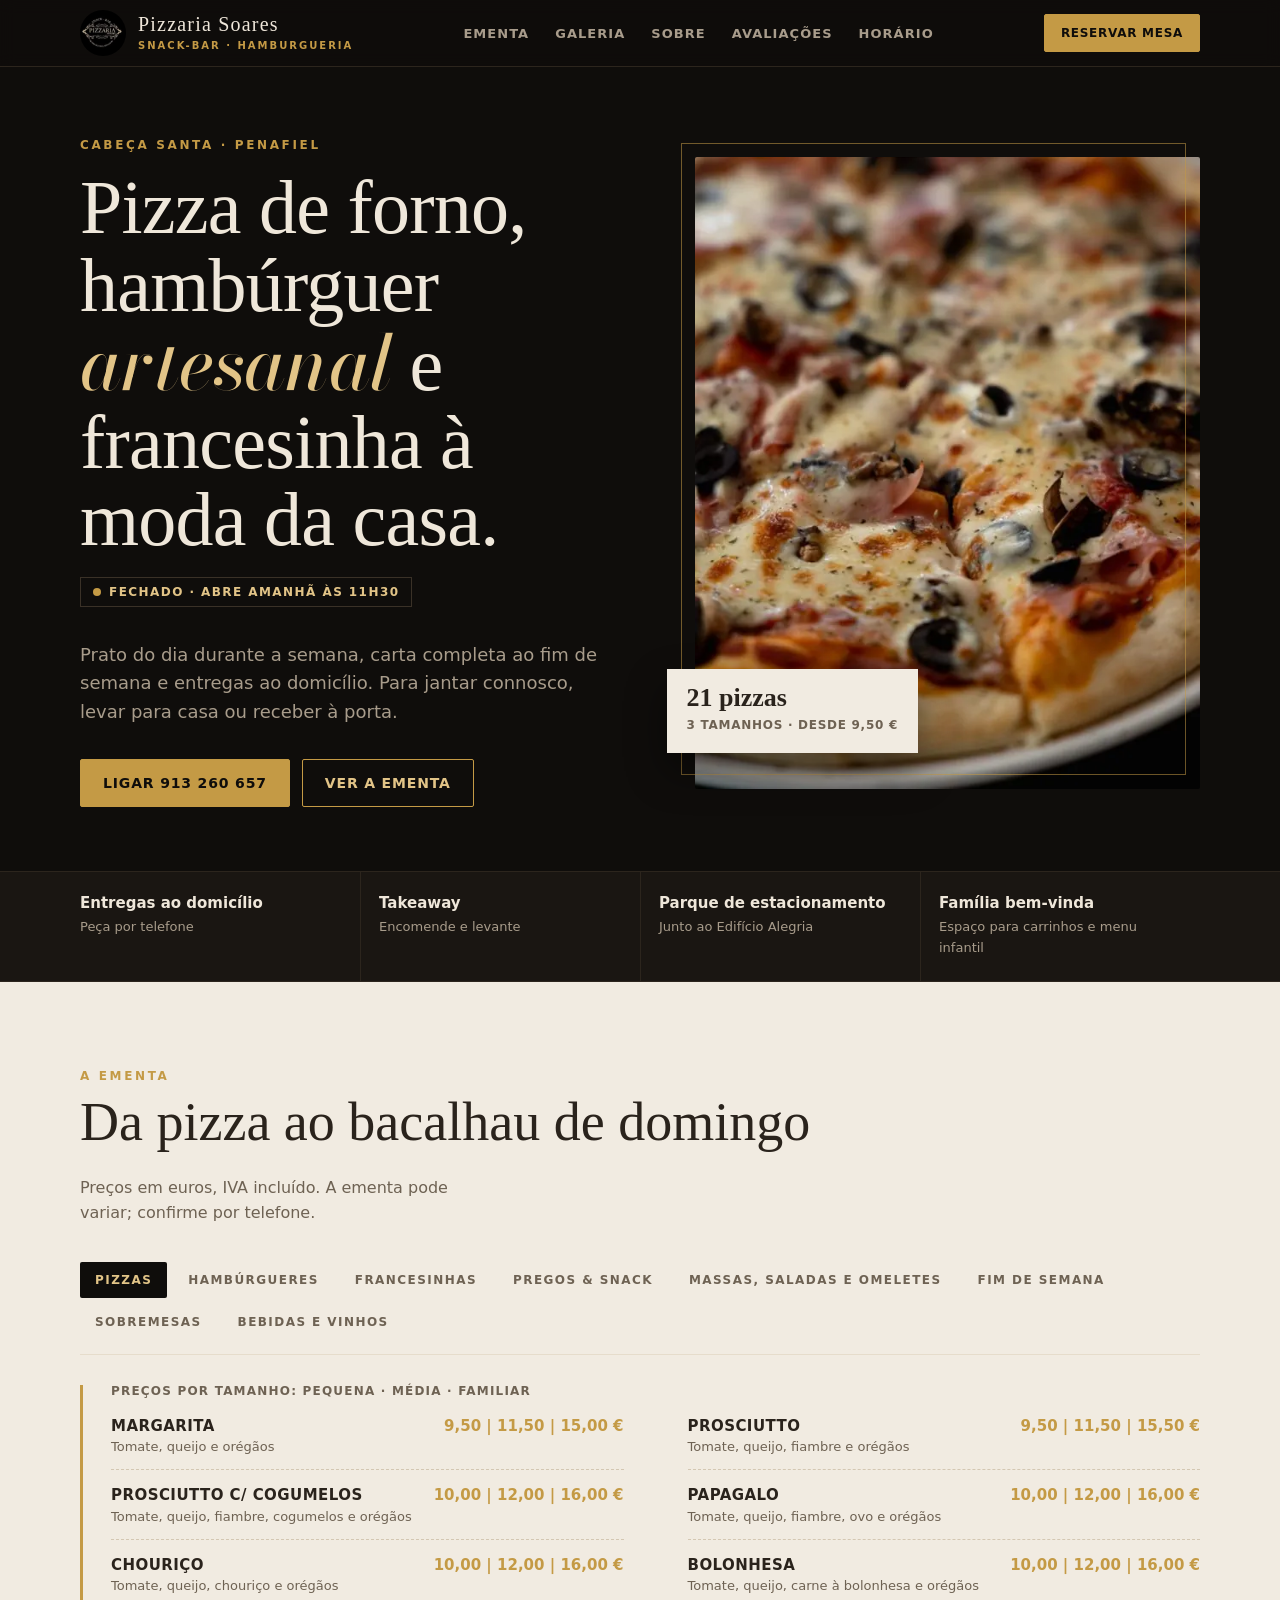
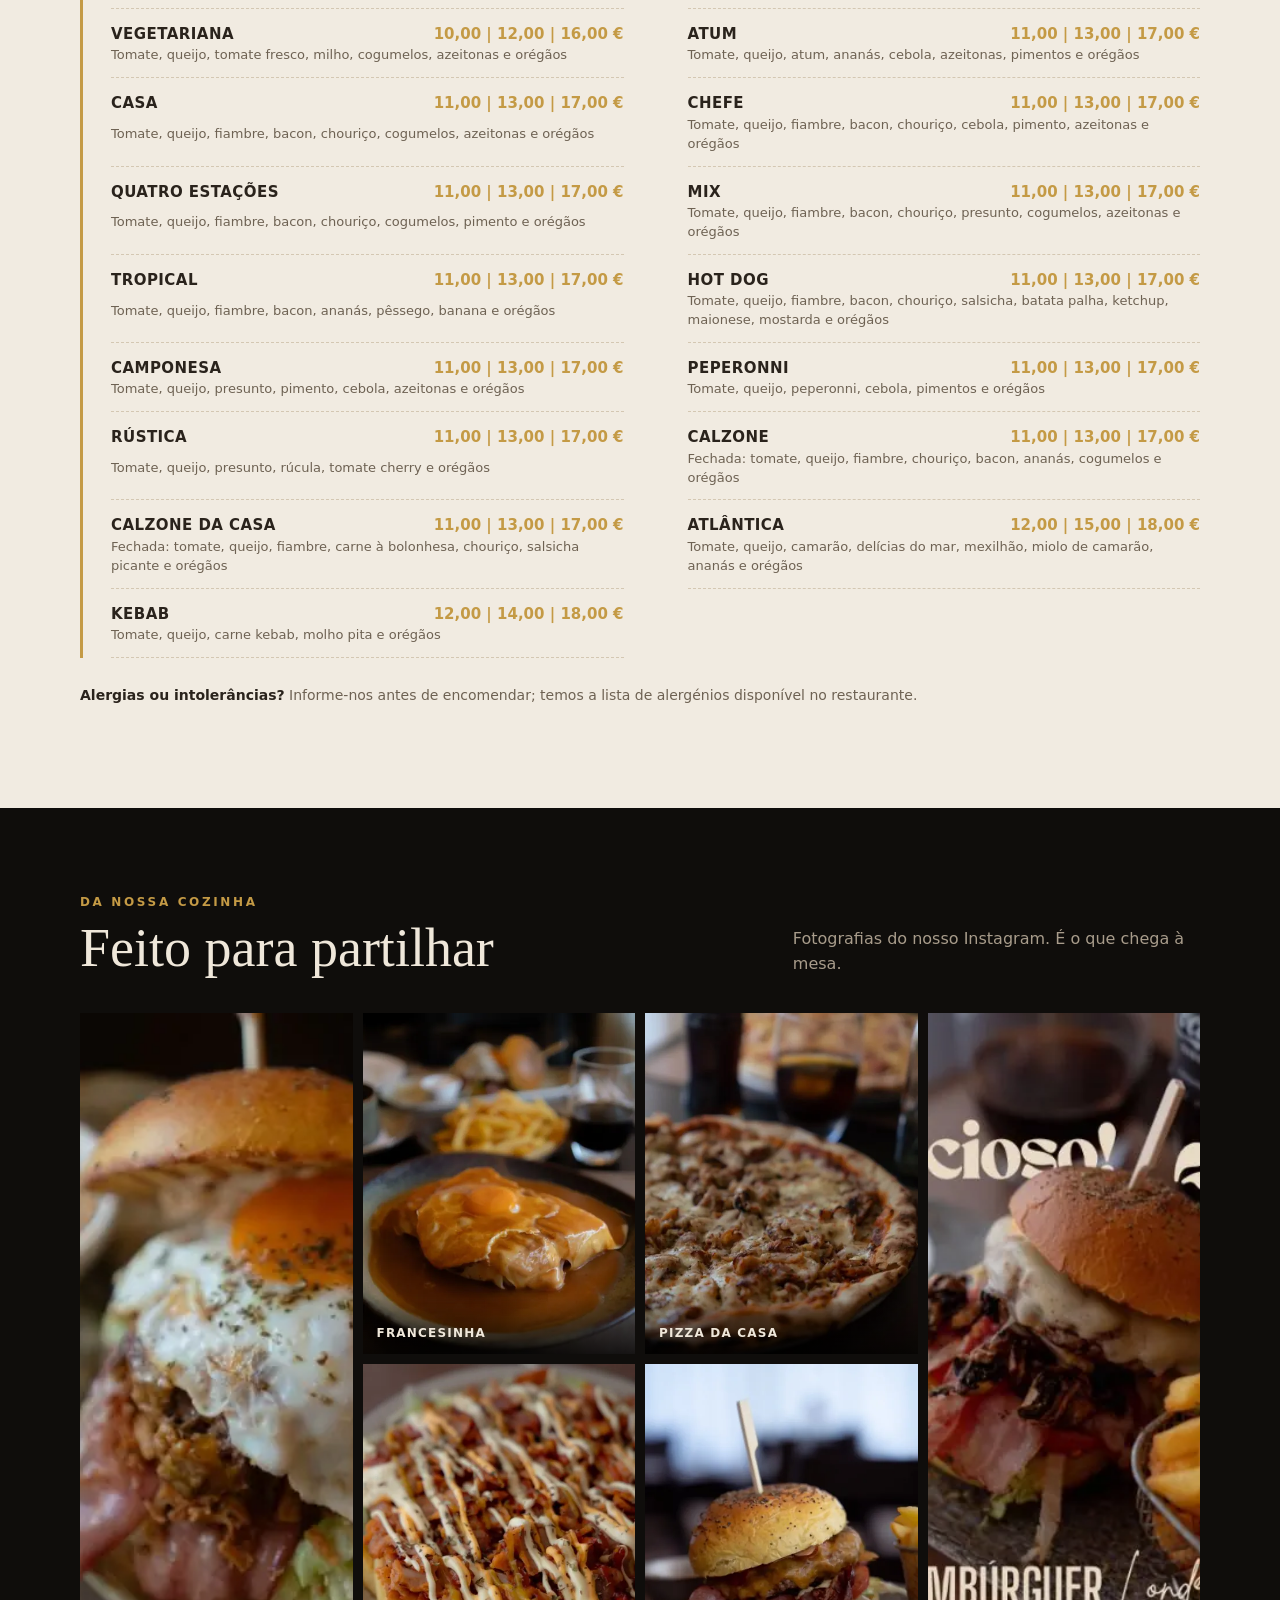
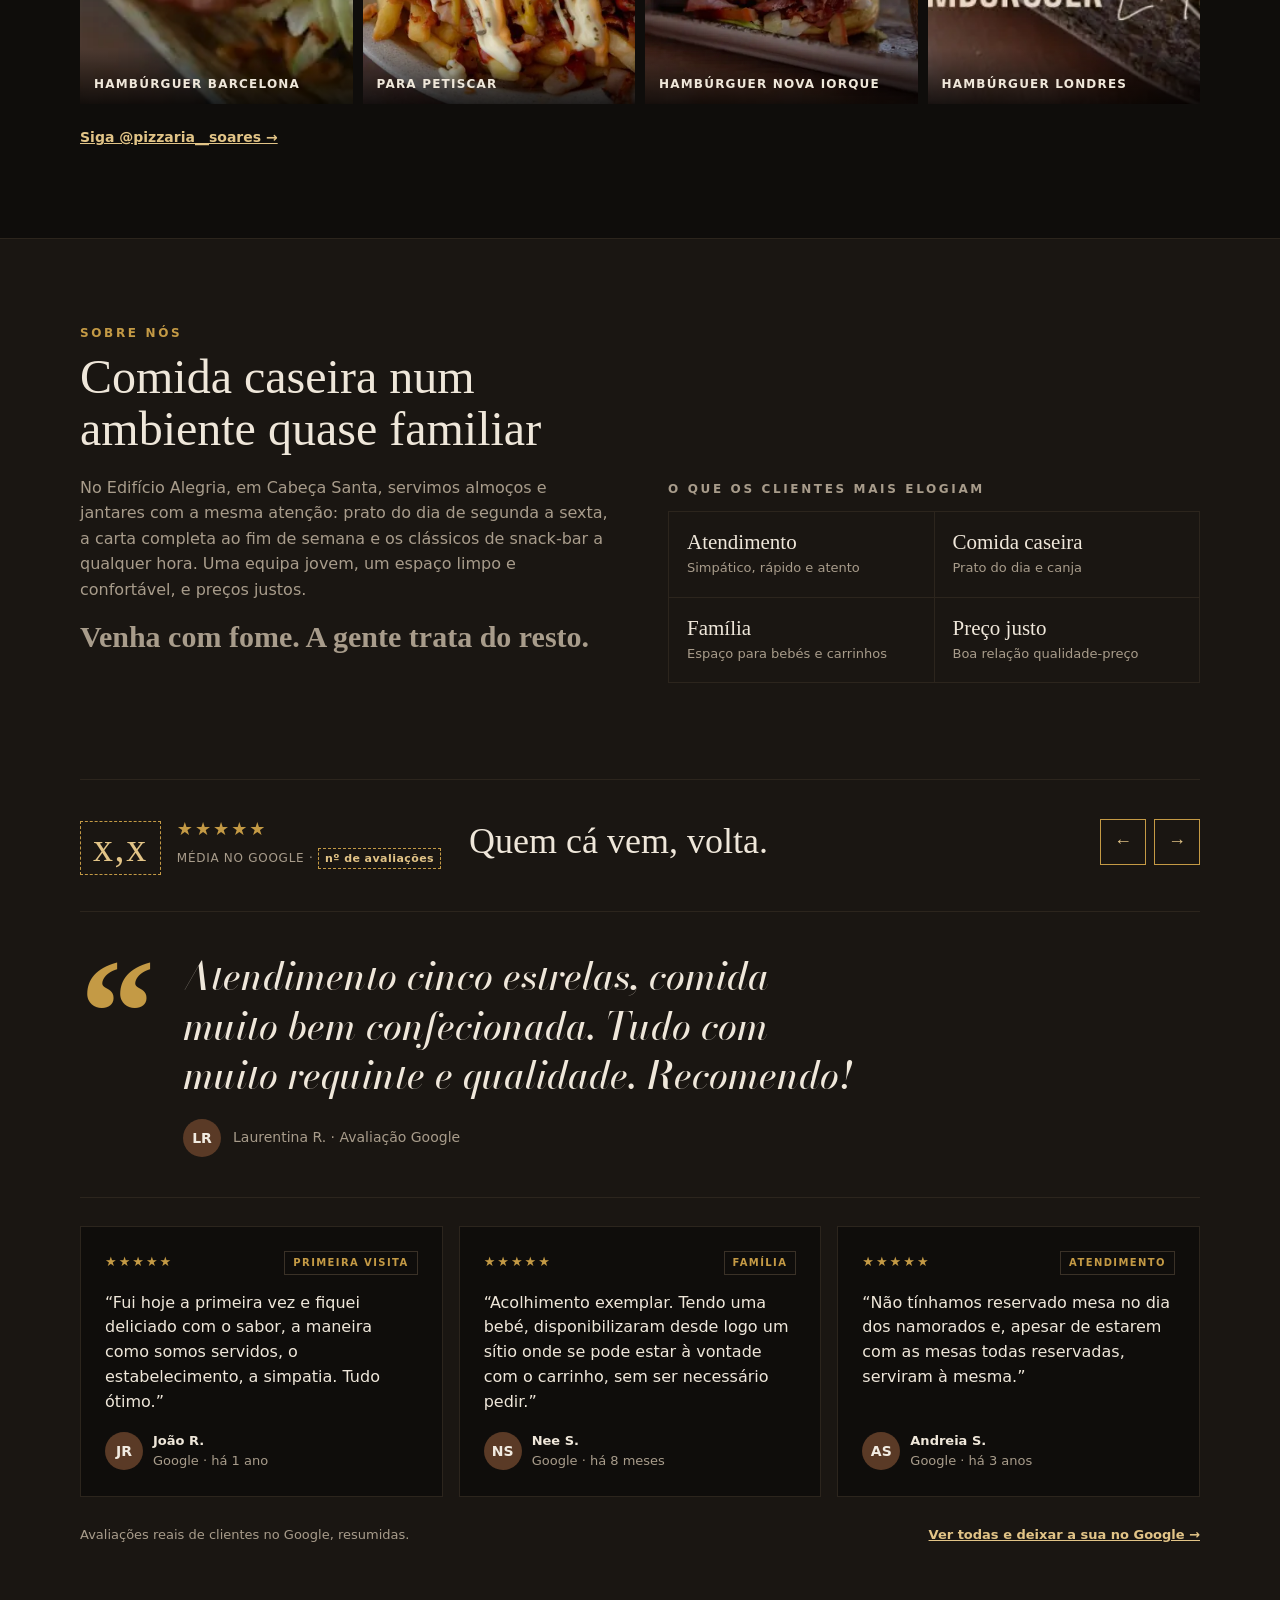
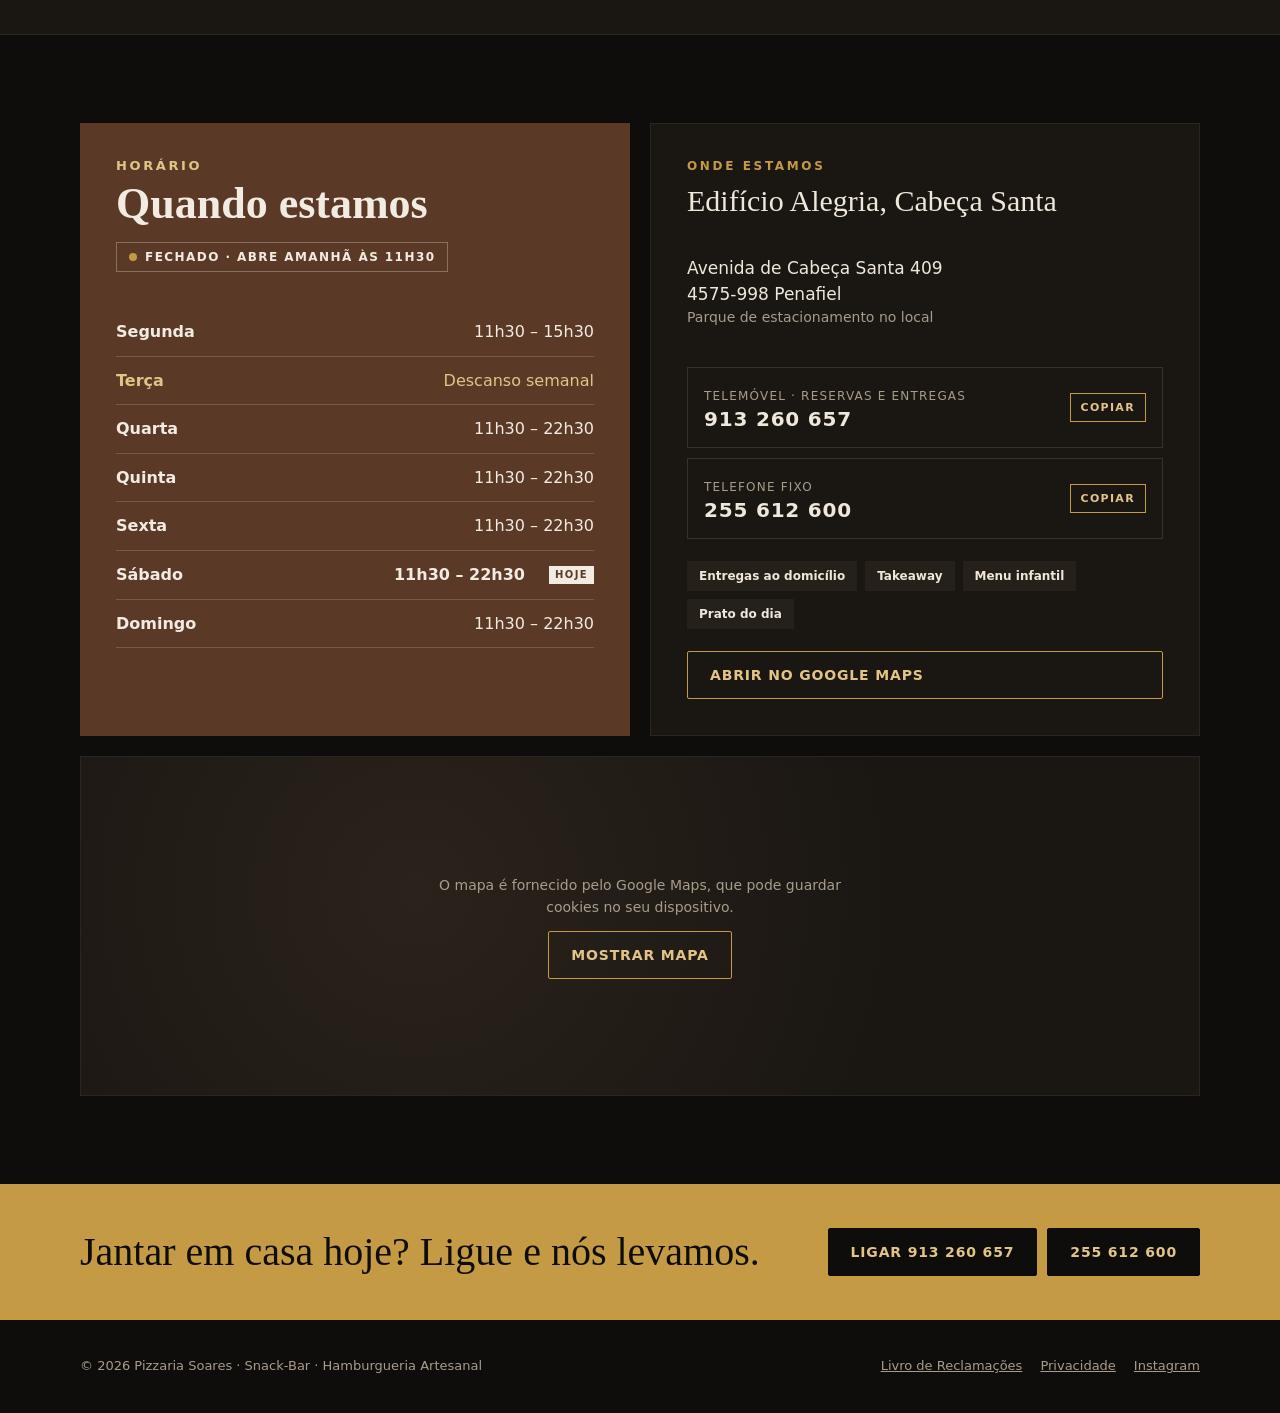
==== index.html @ f4c51468 "Site da Pizzaria Soares: página única com ementa, galeria, avaliações, horário e SEO Co-Authored-By:" ====
<!doctype html>
<html lang="pt-PT">
<head>
<meta charset="utf-8">
<meta name="viewport" content="width=device-width, initial-scale=1, viewport-fit=cover">
<title>Pizzaria Soares · Pizzas, hambúrgueres e francesinhas em Penafiel</title>
<meta name="description" content="Pizzaria, snack-bar e hamburgueria artesanal em Cabeça Santa, Penafiel. Pizzas de forno, hambúrgueres, francesinhas e prato do dia. Entregas ao domicílio e takeaway: 913 260 657.">
<link rel="canonical" href="https://jferreiradev93.github.io/pizzaria-soares/">
<meta name="theme-color" content="#0f0d0b">
<meta property="og:type" content="restaurant">
<meta property="og:locale" content="pt_PT">
<meta property="og:site_name" content="Pizzaria Soares">
<meta property="og:title" content="Pizzaria Soares · Cabeça Santa, Penafiel">
<meta property="og:description" content="Pizzas de forno, hambúrgueres artesanais e francesinhas. Entregas ao domicílio e takeaway.">
<meta property="og:url" content="https://jferreiradev93.github.io/pizzaria-soares/">
<meta property="og:image" content="https://jferreiradev93.github.io/pizzaria-soares/img/og.jpg">
<meta property="og:image:width" content="1200"><meta property="og:image:height" content="630">
<meta name="twitter:card" content="summary_large_image">
<link rel="icon" type="image/png" href="favicon.png">
<link rel="apple-touch-icon" href="apple-touch-icon.png">
<link rel="manifest" href="site.webmanifest">
<link rel="preload" href="fonts/bodoni-moda-aFTQ7PxzY3.woff2" as="font" type="font/woff2" crossorigin>
<link rel="preload" href="fonts/montserrat-JTUSjIg1_i.woff2" as="font" type="font/woff2" crossorigin>
<link rel="stylesheet" href="css/style.css">
<script type="application/ld+json">
{
  "@context": "https://schema.org",
  "@type": "Restaurant",
  "name": "Pizzaria Soares",
  "alternateName": "Snack-Bar Pizzaria Soares · Hamburgueria Artesanal",
  "url": "https://jferreiradev93.github.io/pizzaria-soares/",
  "image": "https://jferreiradev93.github.io/pizzaria-soares/img/og.jpg",
  "logo": "https://jferreiradev93.github.io/pizzaria-soares/icon-512.png",
  "telephone": ["+351913260657", "+351255612600"],
  "servesCuisine": ["Pizza", "Hambúrgueres", "Francesinha", "Portuguesa"],
  "priceRange": "€",
  "acceptsReservations": true,
  "hasMenu": "https://jferreiradev93.github.io/pizzaria-soares/#ementa",
  "address": {
    "@type": "PostalAddress",
    "streetAddress": "Avenida de Cabeça Santa 409, Edifício Alegria",
    "addressLocality": "Penafiel",
    "postalCode": "4575-998",
    "addressRegion": "Porto",
    "addressCountry": "PT"
  },
  "openingHoursSpecification": [
    {"@type": "OpeningHoursSpecification", "dayOfWeek": "Monday", "opens": "11:30", "closes": "15:30"},
    {"@type": "OpeningHoursSpecification", "dayOfWeek": ["Wednesday", "Thursday", "Friday", "Saturday", "Sunday"], "opens": "11:30", "closes": "22:30"}
  ],
  "sameAs": ["https://www.instagram.com/pizzaria__soares/"]
}
</script>
</head>
<body>
<a class="skip" href="#ementa">Saltar para a ementa</a>
<header class="top">
  <div class="wrap">
    <a class="brand" href="#inicio" aria-label="Pizzaria Soares, início"><img src="img/logo.jpg" alt="" width="46" height="46"><div><span>Pizzaria Soares</span><small>Snack-bar · Hamburgueria</small></div></a>
    <nav class="links" id="navLinks" aria-label="Secções">
      <a href="#ementa">Ementa</a><a href="#galeria">Galeria</a><a href="#sobre">Sobre</a><a href="#avaliacoes">Avaliações</a><a href="#visitar">Horário</a>
    </nav>
    <div class="top-actions">
      <a class="btn btn-gold" href="tel:+351913260657">Reservar mesa</a>
      <button class="menu-btn" id="menuBtn" type="button" aria-expanded="false" aria-controls="navLinks" aria-label="Abrir menu"><svg viewBox="0 0 24 24" fill="none" stroke="currentColor" stroke-width="1.8" aria-hidden="true"><path d="M4 7h16M4 12h16M4 17h16"/></svg></button>
    </div>
  </div>
</header>

<main id="inicio" tabindex="-1">
  <section class="hero">
    <div class="wrap">
      <div class="hero-copy">
        <div class="eyebrow">Cabeça Santa · Penafiel</div>
        <h1>Pizza de forno, hambúrguer <em>artesanal</em> e francesinha à moda da casa.</h1>
        <p class="status" data-status hidden></p>
        <p class="lead">Prato do dia durante a semana, carta completa ao fim de semana e entregas ao domicílio. Para jantar connosco, levar para casa ou receber à porta.</p>
        <div class="ctas">
          <a class="btn btn-gold" href="tel:+351913260657">Ligar 913 260 657</a>
          <a class="btn btn-line" href="#ementa">Ver a ementa</a>
        </div>
      </div>
      <div class="hero-photo">
        <picture><source srcset="img/pizza-hero.webp" type="image/webp"><img src="img/pizza-hero.jpg" alt="Pizza da casa com fiambre, cogumelos e azeitonas" width="591" height="740"></picture>
        <div class="badge"><b>21 pizzas</b><span>3 tamanhos · desde 9,50 €</span></div>
      </div>
    </div>
  </section>

  <section class="strip" aria-label="Serviços">
    <ul class="wrap">
      <li><b>Entregas ao domicílio</b><span>Peça por telefone</span></li>
      <li><b>Takeaway</b><span>Encomende e levante</span></li>
      <li><b>Parque de estacionamento</b><span>Junto ao Edifício Alegria</span></li>
      <li><b>Família bem-vinda</b><span>Espaço para carrinhos e menu infantil</span></li>
    </ul>
  </section>

  <section class="menu" id="ementa">
    <div class="wrap">
      <div class="sec-head">
        <div><div class="eyebrow">A ementa</div><h2>Da pizza ao bacalhau de domingo</h2></div>
        <p>Preços em euros, IVA incluído. A ementa pode variar; confirme por telefone.</p>
      </div>
      <div class="tabs" role="tablist" id="tabs"></div>
      <div class="board" id="board" role="tabpanel" tabindex="0"></div>
      <noscript><p>Para ver a ementa completa ative o JavaScript ou ligue 913 260 657.</p></noscript>
      <p class="menu-note"><b>Alergias ou intolerâncias?</b> Informe-nos antes de encomendar; temos a lista de alergénios disponível no restaurante.</p>
    </div>
  </section>

  <section class="gallery" id="galeria">
    <div class="wrap">
      <div class="sec-head">
        <div><div class="eyebrow">Da nossa cozinha</div><h2>Feito para partilhar</h2></div>
        <p>Fotografias do nosso Instagram. É o que chega à mesa.</p>
      </div>
      <div class="grid">
        <figure class="tall"><picture><source srcset="img/burger-ovo.webp" type="image/webp"><img src="img/burger-ovo.jpg" alt="Hambúrguer com ovo estrelado e bacon" width="473" height="540" loading="lazy"></picture><figcaption>Hambúrguer Barcelona</figcaption></figure>
        <figure><picture><source srcset="img/francesinha.webp" type="image/webp"><img src="img/francesinha.jpg" alt="Francesinha com ovo e molho" width="473" height="592" loading="lazy"></picture><figcaption>Francesinha</figcaption></figure>
        <figure><picture><source srcset="img/pizza-frango.webp" type="image/webp"><img src="img/pizza-frango.jpg" alt="Pizza de forno" width="473" height="592" loading="lazy"></picture><figcaption>Pizza da casa</figcaption></figure>
        <figure class="tall"><picture><source srcset="img/londres.webp" type="image/webp"><img src="img/londres.jpg" alt="Hambúrguer Londres com batata frita" width="473" height="592" loading="lazy"></picture><figcaption>Hambúrguer Londres</figcaption></figure>
        <figure><picture><source srcset="img/batatas.webp" type="image/webp"><img src="img/batatas.jpg" alt="Batatas com bacon, queijo e molho" width="473" height="592" loading="lazy"></picture><figcaption>Para petiscar</figcaption></figure>
        <figure><picture><source srcset="img/burger.webp" type="image/webp"><img src="img/burger.jpg" alt="Hambúrguer com cheddar e bacon" width="473" height="592" loading="lazy"></picture><figcaption>Hambúrguer Nova Iorque</figcaption></figure>
      </div>
      <a class="ig-link" href="https://www.instagram.com/pizzaria__soares/" target="_blank" rel="noopener">Siga @pizzaria__soares →</a>
    </div>
  </section>

  <section class="about" id="sobre">
    <div class="wrap">
      <div class="about-copy">
        <div class="eyebrow">Sobre nós</div>
        <h2>Comida caseira num ambiente quase familiar</h2>
        <p>No Edifício Alegria, em Cabeça Santa, servimos almoços e jantares com a mesma atenção: prato do dia de segunda a sexta, a carta completa ao fim de semana e os clássicos de snack-bar a qualquer hora. Uma equipa jovem, um espaço limpo e confortável, e preços justos.</p>
        <p class="hand">Venha com fome. A gente trata do resto.</p>
      </div>
      <div class="praise">
        <h3>O que os clientes mais elogiam</h3>
        <ul>
          <li><b>Atendimento</b><span>Simpático, rápido e atento</span></li>
          <li><b>Comida caseira</b><span>Prato do dia e canja</span></li>
          <li><b>Família</b><span>Espaço para bebés e carrinhos</span></li>
          <li><b>Preço justo</b><span>Boa relação qualidade-preço</span></li>
        </ul>
      </div>
    </div>
  </section>

  <section class="reviews-sec" id="avaliacoes" aria-label="Avaliações de clientes">
    <div class="wrap">
      <div class="rev-head">
        <div class="score"><b><span class="ph">x,x</span></b><div><span class="stars">★★★★★</span><small>Média no Google · <span class="ph">nº de avaliações</span></small></div></div><!-- TODO: preencher com a média e o nº de avaliações do perfil Google -->
        <h2>Quem cá vem, volta.</h2>
        <div class="rev-nav"><button type="button" id="revPrev" aria-label="Avaliações anteriores">←</button><button type="button" id="revNext" aria-label="Mais avaliações">→</button></div>
      </div>
      <blockquote class="featured"><q>Atendimento cinco estrelas, comida muito bem confecionada. Tudo com muito requinte e qualidade. Recomendo!</q><footer><span class="av" aria-hidden="true">LR</span><span>Laurentina R. · Avaliação Google</span></footer></blockquote>
      <div class="rail" id="rail">
          <blockquote class="review"><div class="top"><span class="stars" aria-label="5 de 5 estrelas">★★★★★</span><span class="tag">Primeira visita</span></div><q>Fui hoje a primeira vez e fiquei deliciado com o sabor, a maneira como somos servidos, o estabelecimento, a simpatia. Tudo ótimo.</q><footer><span class="av" aria-hidden="true">JR</span><span><b>João R.</b>Google · há 1 ano</span></footer></blockquote>
          <blockquote class="review"><div class="top"><span class="stars" aria-label="5 de 5 estrelas">★★★★★</span><span class="tag">Família</span></div><q>Acolhimento exemplar. Tendo uma bebé, disponibilizaram desde logo um sítio onde se pode estar à vontade com o carrinho, sem ser necessário pedir.</q><footer><span class="av" aria-hidden="true">NS</span><span><b>Nee S.</b>Google · há 8 meses</span></footer></blockquote>
          <blockquote class="review"><div class="top"><span class="stars" aria-label="5 de 5 estrelas">★★★★★</span><span class="tag">Atendimento</span></div><q>Não tínhamos reservado mesa no dia dos namorados e, apesar de estarem com as mesas todas reservadas, serviram à mesma.</q><footer><span class="av" aria-hidden="true">AS</span><span><b>Andreia S.</b>Google · há 3 anos</span></footer></blockquote>
          <blockquote class="review"><div class="top"><span class="stars" aria-label="5 de 5 estrelas">★★★★★</span><span class="tag">Comida caseira</span></div><q>Canja muito saborosa, fomos muito bem atendidos.</q><footer><span class="av" aria-hidden="true">IR</span><span><b>Inês R.</b>Google · há 1 mês</span></footer></blockquote>
          <blockquote class="review"><div class="top"><span class="stars" aria-label="5 de 5 estrelas">★★★★★</span><span class="tag">Hambúrgueres</span></div><q>Bom ambiente, boa comida, qualidade e saborosa, preço acessível. Adorei os hambúrgueres.</q><footer><span class="av" aria-hidden="true">KS</span><span><b>Kevin S.</b>Google · há 7 anos</span></footer></blockquote>
          <blockquote class="review"><div class="top"><span class="stars" aria-label="5 de 5 estrelas">★★★★★</span><span class="tag">Equipa</span></div><q>Staff super jovem, atencioso e eficiente. Limpeza muito boa, ambiente 5 estrelas.</q><footer><span class="av" aria-hidden="true">AD</span><span><b>Alice D.</b>Google · há 3 anos</span></footer></blockquote>
          <blockquote class="review"><div class="top"><span class="stars" aria-label="5 de 5 estrelas">★★★★★</span><span class="tag">Refeição rápida</span></div><q>Para uma refeição rápida aqui tem uma boa opção: bom atendimento, qualidade de produtos e boa confeção.</q><footer><span class="av" aria-hidden="true">DS</span><span><b>Delfim S.</b>Google · há 3 anos</span></footer></blockquote>
          <blockquote class="review"><div class="top"><span class="stars" aria-label="5 de 5 estrelas">★★★★★</span><span class="tag">Espaço</span></div><q>Espaço muito agradável, atendimento excelente e comida nem se fala. Recomendo.</q><footer><span class="av" aria-hidden="true">CB</span><span><b>Catarina B.</b>Google · há 3 anos</span></footer></blockquote>
      </div>
      <div class="rev-foot"><span>Avaliações reais de clientes no Google, resumidas.</span><a href="https://www.google.com/maps/search/?api=1&query=Pizzaria+Soares+Cabe%C3%A7a+Santa+Penafiel" target="_blank" rel="noopener">Ver todas e deixar a sua no Google →</a></div>
    </div>
  </section>

  <section class="visit" id="visitar">
    <div class="wrap">
      <div class="card-kraft">
        <h2><span>Horário</span>Quando estamos</h2>
        <p class="status" data-status hidden></p>
        <ul class="hours" id="hours">
          <li data-d="1"><b>Segunda</b><span class="h">11h30 – 15h30</span></li>
          <li data-d="2" class="off"><b>Terça</b><span class="h">Descanso semanal</span></li>
          <li data-d="3"><b>Quarta</b><span class="h">11h30 – 22h30</span></li>
          <li data-d="4"><b>Quinta</b><span class="h">11h30 – 22h30</span></li>
          <li data-d="5"><b>Sexta</b><span class="h">11h30 – 22h30</span></li>
          <li data-d="6"><b>Sábado</b><span class="h">11h30 – 22h30</span></li>
          <li data-d="0"><b>Domingo</b><span class="h">11h30 – 22h30</span></li>
        </ul>
      </div>
      <div class="card-ink">
        <div><div class="eyebrow">Onde estamos</div><h3 style="margin-top:12px">Edifício Alegria, Cabeça Santa</h3></div>
        <p class="addr">Avenida de Cabeça Santa 409<br>4575-998 Penafiel<small>Parque de estacionamento no local</small></p>
        <div class="phones">
          <div class="phone"><div><span>Telemóvel · reservas e entregas</span><br><a href="tel:+351913260657"><b>913 260 657</b></a></div><button class="copy" data-copy="913260657">Copiar</button></div>
          <div class="phone"><div><span>Telefone fixo</span><br><a href="tel:+351255612600"><b>255 612 600</b></a></div><button class="copy" data-copy="255612600">Copiar</button></div>
        </div>
        <div class="perks"><span>Entregas ao domicílio</span><span>Takeaway</span><span>Menu infantil</span><span>Prato do dia</span></div>
        <a class="btn btn-line" href="https://www.google.com/maps/search/?api=1&query=Pizzaria+Soares+Cabe%C3%A7a+Santa+Penafiel" target="_blank" rel="noopener">Abrir no Google Maps</a>
      </div>
      <div class="map" id="map">
        <div class="map-consent">
          <p>O mapa é fornecido pelo Google Maps, que pode guardar cookies no seu dispositivo.</p>
          <button class="btn btn-line" type="button" id="loadMap">Mostrar mapa</button>
        </div>
      </div>
    </div>
  </section>

  <section class="order">
    <div class="wrap">
      <h2>Jantar em casa hoje? Ligue e nós levamos.</h2>
      <div><a class="btn" href="tel:+351913260657">Ligar 913 260 657</a><a class="btn" href="tel:+351255612600">255 612 600</a></div>
    </div>
  </section>
</main>

<footer class="site">
  <div class="wrap">
    <span>© <span id="year">2026</span> Pizzaria Soares · Snack-Bar · Hamburgueria Artesanal<!-- TODO: adicionar NIF / denominação social --></span>
    <span class="legal"><a href="https://www.livroreclamacoes.pt" target="_blank" rel="noopener">Livro de Reclamações</a><a href="privacidade.html">Privacidade</a><a href="https://www.instagram.com/pizzaria__soares/" target="_blank" rel="noopener">Instagram</a></span>
  </div>
</footer>
<script src="js/main.js" defer></script>
</body>
</html>
---- css/style.css ----
@font-face {
  font-family: 'Bodoni Moda';
  font-style: italic;
  font-weight: 500;
  font-display: swap;
  src: url(../fonts/bodoni-moda-aFTB7PxzY3.woff2) format('woff2');
  unicode-range: U+0000-00FF, U+0131, U+0152-0153, U+02BB-02BC, U+02C6, U+02DA, U+02DC, U+0304, U+0308, U+0329, U+2000-206F, U+20AC, U+2122, U+2191, U+2193, U+2212, U+2215, U+FEFF, U+FFFD;
}
@font-face {
  font-family: 'Bodoni Moda';
  font-style: normal;
  font-weight: 500;
  font-display: swap;
  src: url(../fonts/bodoni-moda-aFTQ7PxzY3.woff2) format('woff2');
  unicode-range: U+0000-00FF, U+0131, U+0152-0153, U+02BB-02BC, U+02C6, U+02DA, U+02DC, U+0304, U+0308, U+0329, U+2000-206F, U+20AC, U+2122, U+2191, U+2193, U+2212, U+2215, U+FEFF, U+FFFD;
}
@font-face {
  font-family: 'Bodoni Moda';
  font-style: normal;
  font-weight: 700;
  font-display: swap;
  src: url(../fonts/bodoni-moda-aFTQ7PxzY3.woff2) format('woff2');
  unicode-range: U+0000-00FF, U+0131, U+0152-0153, U+02BB-02BC, U+02C6, U+02DA, U+02DC, U+0304, U+0308, U+0329, U+2000-206F, U+20AC, U+2122, U+2191, U+2193, U+2212, U+2215, U+FEFF, U+FFFD;
}
@font-face {
  font-family: 'Caveat';
  font-style: normal;
  font-weight: 600;
  font-display: swap;
  src: url(../fonts/caveat-WnznHAc5bA.woff2) format('woff2');
  unicode-range: U+0000-00FF, U+0131, U+0152-0153, U+02BB-02BC, U+02C6, U+02DA, U+02DC, U+0304, U+0308, U+0329, U+2000-206F, U+20AC, U+2122, U+2191, U+2193, U+2212, U+2215, U+FEFF, U+FFFD;
}
@font-face {
  font-family: 'Montserrat';
  font-style: normal;
  font-weight: 400;
  font-display: swap;
  src: url(../fonts/montserrat-JTUSjIg1_i.woff2) format('woff2');
  unicode-range: U+0000-00FF, U+0131, U+0152-0153, U+02BB-02BC, U+02C6, U+02DA, U+02DC, U+0304, U+0308, U+0329, U+2000-206F, U+20AC, U+2122, U+2191, U+2193, U+2212, U+2215, U+FEFF, U+FFFD;
}
@font-face {
  font-family: 'Montserrat';
  font-style: normal;
  font-weight: 500;
  font-display: swap;
  src: url(../fonts/montserrat-JTUSjIg1_i.woff2) format('woff2');
  unicode-range: U+0000-00FF, U+0131, U+0152-0153, U+02BB-02BC, U+02C6, U+02DA, U+02DC, U+0304, U+0308, U+0329, U+2000-206F, U+20AC, U+2122, U+2191, U+2193, U+2212, U+2215, U+FEFF, U+FFFD;
}
@font-face {
  font-family: 'Montserrat';
  font-style: normal;
  font-weight: 600;
  font-display: swap;
  src: url(../fonts/montserrat-JTUSjIg1_i.woff2) format('woff2');
  unicode-range: U+0000-00FF, U+0131, U+0152-0153, U+02BB-02BC, U+02C6, U+02DA, U+02DC, U+0304, U+0308, U+0329, U+2000-206F, U+20AC, U+2122, U+2191, U+2193, U+2212, U+2215, U+FEFF, U+FFFD;
}
@font-face {
  font-family: 'Montserrat';
  font-style: normal;
  font-weight: 700;
  font-display: swap;
  src: url(../fonts/montserrat-JTUSjIg1_i.woff2) format('woff2');
  unicode-range: U+0000-00FF, U+0131, U+0152-0153, U+02BB-02BC, U+02C6, U+02DA, U+02DC, U+0304, U+0308, U+0329, U+2000-206F, U+20AC, U+2122, U+2191, U+2193, U+2212, U+2215, U+FEFF, U+FFFD;
}
@font-face {
  font-family: 'Montserrat';
  font-style: normal;
  font-weight: 800;
  font-display: swap;
  src: url(../fonts/montserrat-JTUSjIg1_i.woff2) format('woff2');
  unicode-range: U+0000-00FF, U+0131, U+0152-0153, U+02BB-02BC, U+02C6, U+02DA, U+02DC, U+0304, U+0308, U+0329, U+2000-206F, U+20AC, U+2122, U+2191, U+2193, U+2212, U+2215, U+FEFF, U+FFFD;
}

/* Layout: brand-led single look. Black + antique gold (logo), cream "menu board" band (their printed menu), kraft accents (their hours card). */
:root{
  --ink:#0f0d0b;        /* logo black, warm */
  --ink-2:#1a1612;
  --ink-3:#26201a;
  --gold:#c49a45;       /* menu heading ochre */
  --gold-soft:#e2c487;
  --cream:#f1ebe1;      /* menu board paper */
  --cream-2:#e6dccb;
  --kraft:#5a3a26;      /* hours card brown */
  --text-on-ink:#efe7da;
  --muted-on-ink:#a89c8b;
  --text-on-cream:#2a231c;
  --muted-on-cream:#6e6253;
  --f-display:"Bodoni Moda","Didot","Bodoni 72",Georgia,serif;
  --f-sans:"Montserrat",system-ui,-apple-system,"Segoe UI",sans-serif;
  --f-hand:"Caveat","Segoe Script","Bradley Hand",cursive;
  color-scheme:dark;
}
*{box-sizing:border-box}
[hidden]{display:none!important}
:root{padding-top:env(safe-area-inset-top,0px);padding-bottom:env(safe-area-inset-bottom,0px)}
html{scroll-behavior:smooth}
@media (prefers-reduced-motion:reduce){html{scroll-behavior:auto}*{transition:none!important}}
body{margin:0;background:var(--ink);color:var(--text-on-ink);font-family:var(--f-sans);font-size:16px;line-height:1.6;-webkit-font-smoothing:antialiased}
body::before{content:"";position:fixed;inset:0 0 auto;height:env(safe-area-inset-top,0px);z-index:10;background:var(--ink)}
a{color:inherit}
:focus-visible{outline:2px solid var(--gold);outline-offset:3px}
.wrap{max-width:1160px;margin:0 auto;padding-left:max(20px,env(safe-area-inset-left,0px));padding-right:max(20px,env(safe-area-inset-right,0px))}
h1,h2,h3{text-wrap:balance;margin:0}
.eyebrow{font:700 12px/1 var(--f-sans);letter-spacing:.22em;text-transform:uppercase;color:var(--gold)}
.btn{display:inline-flex;align-items:center;gap:10px;font:700 14px/1 var(--f-sans);letter-spacing:.06em;text-transform:uppercase;text-decoration:none;padding:16px 22px;border-radius:2px;border:1px solid var(--gold);cursor:pointer;transition:background .2s,color .2s}
.btn-gold{background:var(--gold);color:var(--ink)}
.btn-gold:hover{background:var(--gold-soft)}
.btn-line{background:transparent;color:var(--gold-soft)}
.btn-line:hover{background:var(--gold);color:var(--ink)}

/* Header */
header.top{position:sticky;top:env(safe-area-inset-top,0px);z-index:20;background:rgba(15,13,11,.92);backdrop-filter:blur(8px);border-bottom:1px solid #2c251d}
.top .wrap{display:flex;align-items:center;justify-content:space-between;gap:16px;padding-block:10px}
.brand{display:flex;align-items:center;gap:12px;text-decoration:none}
.brand img{width:46px;height:46px;border-radius:50%}
.brand span{font:500 20px/1 var(--f-display);letter-spacing:.06em}
.brand small{display:block;font:600 10px/1.4 var(--f-sans);letter-spacing:.2em;color:var(--gold);text-transform:uppercase}
nav.links{display:flex;gap:26px;font:600 13px/1 var(--f-sans);letter-spacing:.08em;text-transform:uppercase}
nav.links a{text-decoration:none;color:var(--muted-on-ink)}
nav.links a:hover{color:var(--gold-soft)}
.top .btn{padding:12px 16px;font-size:12px}
@media (max-width:860px){nav.links{display:none}}
@media (max-width:420px){.brand span{font-size:17px}.top .btn{padding:10px 12px}}

/* Hero */
.hero{position:relative;overflow:hidden}
.hero .wrap{display:grid;grid-template-columns:1.05fr .95fr;gap:56px;align-items:center;padding-block:72px 64px}
.hero-copy{min-width:0}
.hero h1{font:500 clamp(40px,6vw,76px)/1.02 var(--f-display);letter-spacing:-.01em;margin-top:18px}
.hero h1 em{font-style:italic;color:var(--gold-soft)}
.hero p.lead{font-size:18px;color:var(--muted-on-ink);max-width:46ch;margin:22px 0 32px}
.hero .ctas{display:flex;flex-wrap:wrap;gap:12px}
.hero-photo{position:relative;min-width:0}
.hero-photo img{display:block;width:100%;aspect-ratio:4/5;object-fit:cover;border-radius:2px}
.hero-photo::before{content:"";position:absolute;inset:-14px 14px 14px -14px;border:1px solid var(--gold);opacity:.55;pointer-events:none}
.badge{position:absolute;left:-28px;bottom:36px;background:var(--cream);color:var(--text-on-cream);padding:16px 20px;max-width:260px;box-shadow:0 18px 40px rgba(0,0,0,.45)}
.badge b{display:block;font:700 26px/1 var(--f-display)}
.badge span{white-space:nowrap;font:600 12px/1.4 var(--f-sans);letter-spacing:.06em;text-transform:uppercase;color:var(--muted-on-cream)}
@media (max-width:860px){
  .hero .wrap{grid-template-columns:1fr;gap:40px;padding-block:44px 48px}
  .hero-photo{max-width:440px}
  .badge{left:12px;bottom:12px}
}

/* Service strip */
.strip{border-block:1px solid #2c251d;background:var(--ink-2)}
.strip ul{list-style:none;margin:0 auto;display:grid;grid-template-columns:repeat(4,1fr);gap:0;padding-block:0}
.strip li{padding:22px 18px;border-left:1px solid #2c251d;display:flex;flex-direction:column;gap:4px}
.strip li:first-child{border-left:0;padding-left:0}
.strip b{font:600 15px/1.3 var(--f-sans)}
.strip span{font-size:13px;color:var(--muted-on-ink)}
@media (max-width:760px){.strip ul{grid-template-columns:1fr 1fr}.strip li{padding:18px 14px}.strip li:nth-child(3){border-left:0;padding-left:0}.strip li:nth-child(n+3){border-top:1px solid #2c251d}}

/* Menu board */
.menu{background:var(--cream);color:var(--text-on-cream)}
.menu .wrap{padding-block:88px}
.sec-head{display:flex;justify-content:space-between;align-items:flex-end;gap:24px;flex-wrap:wrap;margin-bottom:36px}
.sec-head h2{font:500 clamp(34px,4.6vw,54px)/1.05 var(--f-display);margin-top:12px}
.menu .sec-head p{color:var(--muted-on-cream);max-width:40ch;margin:0}
.tabs{display:flex;gap:6px;flex-wrap:wrap;margin-bottom:30px;border-bottom:1px solid var(--cream-2);padding-bottom:14px}
.tab{font:700 12px/1 var(--f-sans);letter-spacing:.12em;text-transform:uppercase;padding:11px 14px;border:1px solid transparent;background:none;color:var(--muted-on-cream);cursor:pointer;border-radius:2px}
.tab[aria-selected="true"]{background:var(--ink);color:var(--gold-soft)}
.tab:hover{border-color:var(--gold)}
.board{display:grid;grid-template-columns:1fr 1fr;gap:4px 64px;border-left:3px solid var(--gold);padding-left:28px}
.board h3{grid-column:1/-1;font:800 22px/1 var(--f-sans);letter-spacing:.04em;text-transform:uppercase;color:var(--gold);margin:18px 0 6px}
.board h3:first-child{margin-top:0}
.item{display:grid;grid-template-columns:1fr auto;gap:2px 16px;padding:12px 0;border-bottom:1px dashed #d4c7b2;min-width:0}
.item .n{font:700 15px/1.3 var(--f-sans);text-transform:uppercase;letter-spacing:.03em}
.item .p{font:700 15px/1.3 var(--f-sans);color:var(--gold);font-variant-numeric:tabular-nums;text-align:right;white-space:nowrap}
.item .d{grid-column:1/-1;font-size:13px;color:var(--muted-on-cream);line-height:1.45}
.sizes{grid-column:1/-1;font:600 12px/1 var(--f-sans);letter-spacing:.1em;text-transform:uppercase;color:var(--muted-on-cream);margin-bottom:4px}
.menu-note{margin-top:26px;font-size:14px;color:var(--muted-on-cream)}
.menu-note b{color:var(--text-on-cream)}
@media (max-width:760px){.board{grid-template-columns:1fr;padding-left:16px}.menu .wrap{padding-block:64px}}

/* Gallery */
.gallery .wrap{padding-block:88px}
.gallery .sec-head p{color:var(--muted-on-ink);margin:0;max-width:40ch}
.grid{display:grid;grid-template-columns:repeat(4,1fr);gap:10px}
.grid figure{margin:0;position:relative;overflow:hidden;background:var(--ink-3)}
.grid img{display:block;width:100%;height:100%;aspect-ratio:4/5;object-fit:cover;transition:transform .5s}
.grid figure:hover img{transform:scale(1.04)}
.grid figcaption{position:absolute;left:0;right:0;bottom:0;padding:28px 14px 12px;font:600 12px/1.3 var(--f-sans);letter-spacing:.1em;text-transform:uppercase;background:linear-gradient(transparent,rgba(0,0,0,.75))}
.grid .tall{grid-row:span 2}
.grid .tall img{aspect-ratio:auto}
@media (max-width:760px){.grid{grid-template-columns:1fr 1fr}.grid .tall{grid-row:auto}.grid .tall img{aspect-ratio:4/5}}
.ig-link{display:inline-block;margin-top:22px;color:var(--gold-soft);font-weight:600;font-size:14px}

/* About */
.about{background:var(--ink-2);border-top:1px solid #2c251d}
.about .wrap{display:grid;grid-template-columns:1fr 1fr;gap:56px;padding-block:88px 72px;align-items:end}
.about-copy{min-width:0}
.about-copy h2{font:500 clamp(32px,4vw,48px)/1.08 var(--f-display);margin:12px 0 20px}
.about-copy p{color:var(--muted-on-ink);max-width:52ch}
.hand{font:600 30px/1.1 var(--f-hand);color:var(--gold-soft);margin-top:18px}
.praise{min-width:0}
.praise h3{font:700 12px/1 var(--f-sans);letter-spacing:.22em;text-transform:uppercase;color:var(--muted-on-ink);margin-bottom:16px}
.praise ul{list-style:none;margin:0;padding:0;display:grid;grid-template-columns:1fr 1fr;gap:1px;background:#2c251d;border:1px solid #2c251d}
.praise li{background:var(--ink-2);padding:18px;display:flex;flex-direction:column;gap:4px}
.praise b{font:500 21px/1.15 var(--f-display);color:var(--text-on-ink)}
.praise span{font-size:13px;color:var(--muted-on-ink)}
@media (max-width:860px){.about .wrap{grid-template-columns:1fr;gap:36px;padding-block:64px 48px}}
@media (max-width:420px){.praise ul{grid-template-columns:1fr}}

/* Reviews */
.reviews-sec{background:var(--ink-2);border-bottom:1px solid #2c251d}
.reviews-sec .wrap{padding-block:24px 88px}
.rev-head{display:grid;grid-template-columns:auto 1fr auto;gap:28px;align-items:center;padding-block:28px;border-top:1px solid #2c251d}
.score{display:flex;align-items:center;gap:16px}
.score b{font:500 64px/1 var(--f-display);color:var(--gold-soft)}
.score .stars{font-size:18px}
.score small{display:block;font-size:12px;color:var(--muted-on-ink);letter-spacing:.06em;text-transform:uppercase;margin-top:4px}
.ph{display:inline-block;border:1px dashed var(--gold);color:var(--gold-soft);padding:2px 6px;font:600 11px/1.4 var(--f-sans);letter-spacing:.04em;text-transform:none}
.rev-head h2{font:500 clamp(26px,3vw,36px)/1.1 var(--f-display)}
.rev-nav{display:flex;gap:8px}
.rev-nav button{width:46px;height:46px;border:1px solid var(--gold);background:none;color:var(--gold-soft);font-size:18px;cursor:pointer}
.rev-nav button:hover{background:var(--gold);color:var(--ink)}
.featured{display:grid;grid-template-columns:auto 1fr;column-gap:28px;margin:8px 0 28px;padding:40px 0;border-block:1px solid #2c251d}
.featured::before{content:"“";font:700 150px/.8 var(--f-display);color:var(--gold);grid-row:span 2}
.score b .ph{font:500 40px/1 var(--f-display);padding:6px 12px;border-width:1px}
.featured q{font:italic 500 clamp(24px,3.2vw,38px)/1.3 var(--f-display);quotes:none;max-width:34ch;text-wrap:balance}
@media (max-width:560px){.featured{grid-template-columns:1fr}.featured::before{font-size:90px;grid-row:auto;height:50px}}
.featured footer{margin-top:18px;display:flex;align-items:center;gap:12px;font-size:14px;color:var(--muted-on-ink)}
.av{width:38px;height:38px;border-radius:50%;display:grid;place-items:center;background:var(--kraft);color:var(--cream);font:700 14px/1 var(--f-sans);flex:none}
.rail{display:grid;grid-auto-flow:column;grid-auto-columns:calc((100% - 32px)/3);gap:16px;overflow-x:auto;scroll-snap-type:x mandatory;scrollbar-width:none;padding-bottom:4px}
.rail::-webkit-scrollbar{display:none}
.review{scroll-snap-align:start;background:var(--ink);border:1px solid #2c251d;padding:24px;display:flex;flex-direction:column;gap:16px;min-width:0;margin:0}
.review .top{display:flex;justify-content:space-between;align-items:center;gap:10px}
.review .tag{font:700 10px/1 var(--f-sans);letter-spacing:.14em;text-transform:uppercase;color:var(--gold);border:1px solid #3a3127;padding:6px 8px}
.review q{font:500 16px/1.55 var(--f-sans);color:var(--text-on-ink);quotes:"“" "”"}
.review footer{margin-top:auto;display:flex;align-items:center;gap:10px;font-size:13px;color:var(--muted-on-ink)}
.review footer b{display:block;color:var(--text-on-ink);font-weight:600}
.stars{color:var(--gold);letter-spacing:2px;font-size:13px}
.rev-foot{display:flex;justify-content:space-between;align-items:center;gap:16px;flex-wrap:wrap;margin-top:24px;font-size:13px;color:var(--muted-on-ink)}
.rev-foot a{color:var(--gold-soft);font-weight:600}
@media (max-width:960px){.rail{grid-auto-columns:calc((100% - 16px)/2)}}
@media (max-width:860px){.rev-head{grid-template-columns:1fr auto}.rev-head h2{grid-column:1/-1;grid-row:1}}
@media (max-width:560px){.rail{grid-auto-columns:86%}.score b{font-size:52px}}

/* Visit */
.visit .wrap{display:grid;grid-template-columns:1fr 1fr;gap:20px;padding-block:88px}
.card-kraft{background:var(--kraft);color:var(--cream);padding:36px;position:relative;min-width:0}
.card-kraft h2{font:600 44px/1 var(--f-hand)}
.card-kraft h2 span{display:block;font:700 13px/1 var(--f-sans);letter-spacing:.2em;text-transform:uppercase;color:var(--gold-soft);margin-bottom:10px}
.hours{list-style:none;padding:0;margin:24px 0 0;display:grid;gap:0}
.hours li{display:flex;justify-content:space-between;gap:16px;padding:11px 0;border-bottom:1px solid rgba(241,235,225,.18);font-variant-numeric:tabular-nums}
.hours li b{font-weight:700}
.hours li.off{color:var(--gold-soft)}
.hours li.today{font-weight:700}
.hours li.today::after{content:"hoje";font:700 10px/1 var(--f-sans);letter-spacing:.14em;text-transform:uppercase;background:var(--cream);color:var(--kraft);padding:4px 6px;margin-left:8px;align-self:center}
.hours li .h{margin-left:auto}
.card-ink{background:var(--ink-2);border:1px solid #2c251d;padding:36px;display:flex;flex-direction:column;gap:22px;min-width:0}
.card-ink h3{font:500 30px/1.1 var(--f-display)}
.addr{font-size:17px;line-height:1.5}
.addr small{display:block;color:var(--muted-on-ink);font-size:14px}
.phones{display:grid;gap:10px}
.phone{display:flex;align-items:center;justify-content:space-between;gap:12px;border:1px solid #3a3127;padding:14px 16px;flex-wrap:wrap}
.phone b{font:700 20px/1 var(--f-sans);letter-spacing:.04em;font-variant-numeric:tabular-nums;user-select:all}
.phone span{font-size:12px;color:var(--muted-on-ink);text-transform:uppercase;letter-spacing:.1em}
.copy{font:700 11px/1 var(--f-sans);letter-spacing:.12em;text-transform:uppercase;background:none;border:1px solid var(--gold);color:var(--gold-soft);padding:8px 10px;cursor:pointer}
.perks{display:flex;flex-wrap:wrap;gap:8px}
.perks span{font:600 12px/1 var(--f-sans);padding:9px 12px;background:var(--ink-3);color:var(--text-on-ink)}
@media (max-width:860px){.visit .wrap{grid-template-columns:1fr;padding-block:64px}.card-kraft,.card-ink{padding:26px}}

/* CTA + footer */
.order{background:var(--gold);color:var(--ink)}
.order .wrap{display:flex;justify-content:space-between;align-items:center;gap:24px;flex-wrap:wrap;padding-block:44px}
.order h2{font:500 clamp(28px,3.6vw,40px)/1.1 var(--f-display)}
.order .btn{background:var(--ink);color:var(--gold-soft);border-color:var(--ink)}
footer.site{padding-block:36px;color:var(--muted-on-ink);font-size:13px}
footer.site .wrap{display:flex;justify-content:space-between;gap:16px;flex-wrap:wrap}
.mock-flag-removed{position:fixed;right:max(12px,env(safe-area-inset-right,0px));bottom:calc(12px + env(safe-area-inset-bottom,0px));z-index:30;background:var(--cream);color:var(--text-on-cream);font:700 11px/1 var(--f-sans);letter-spacing:.1em;text-transform:uppercase;padding:9px 12px;border-radius:2px;box-shadow:0 6px 20px rgba(0,0,0,.4)}

/* ---------- Produção: adições ---------- */
img{max-width:100%;height:auto}
.skip{position:absolute;left:-9999px;top:8px;background:var(--gold);color:var(--ink);padding:10px 14px;font-weight:700;z-index:50}
.skip:focus{left:max(16px,env(safe-area-inset-left,0px))}
.top-actions{display:flex;align-items:center;gap:10px}
.menu-btn{display:none;width:44px;height:44px;border:1px solid #3a3127;background:none;color:var(--gold-soft);cursor:pointer;align-items:center;justify-content:center}
.menu-btn svg{width:22px;height:22px}
@media (max-width:860px){
  .menu-btn{display:inline-flex}
  nav.links{position:fixed;inset:calc(66px + env(safe-area-inset-top,0px)) 0 auto 0;display:flex;flex-direction:column;gap:0;background:var(--ink);border-bottom:1px solid #2c251d;padding:8px max(20px,env(safe-area-inset-right,0px)) 18px max(20px,env(safe-area-inset-left,0px));transform:translateY(-8px);opacity:0;visibility:hidden;transition:opacity .2s,transform .2s,visibility .2s}
  nav.links.open{opacity:1;transform:none;visibility:visible}
  nav.links a{padding:16px 0;border-bottom:1px solid #2c251d;font-size:14px;color:var(--text-on-ink)}
}
@media (max-width:420px){.top .btn-gold{display:none}}
.status{display:inline-flex;align-items:center;gap:8px;font:700 12px/1 var(--f-sans);letter-spacing:.12em;text-transform:uppercase;padding:8px 12px;border:1px solid #3a3127;margin-top:18px}
.status::before{content:"";width:8px;height:8px;border-radius:50%;background:var(--muted-on-ink)}
.status.open{color:#9fd49a;border-color:#2f4a2c}.status.open::before{background:#6cc565;box-shadow:0 0 0 4px rgba(108,197,101,.15)}
.status.closed{color:var(--gold-soft)}.status.closed::before{background:var(--gold)}
.card-kraft .status{margin-top:16px;border-color:rgba(241,235,225,.3);color:var(--cream)}
.phone a{text-decoration:none}
.phone a:hover b{color:var(--gold-soft)}
.map{grid-column:1/-1;position:relative;min-height:340px;background:var(--ink-2) radial-gradient(circle at 30% 40%,#2a231b 0,transparent 60%);border:1px solid #2c251d;display:grid;place-items:center;text-align:center;overflow:hidden}
.map iframe{position:absolute;inset:0;width:100%;height:100%;border:0;filter:grayscale(.3) contrast(1.05)}
.map-consent{display:grid;gap:12px;justify-items:center;padding:24px;max-width:46ch}
.map-consent p{margin:0;color:var(--muted-on-ink);font-size:14px}
.order .wrap > div{display:flex;gap:10px;flex-wrap:wrap}
.legal a{color:var(--muted-on-ink)}
.legal{display:flex;gap:18px;flex-wrap:wrap}
.menu-note .ph{border-color:var(--gold);color:var(--muted-on-cream)}
@media print{header.top,.rev-nav,.map,.order{display:none}}
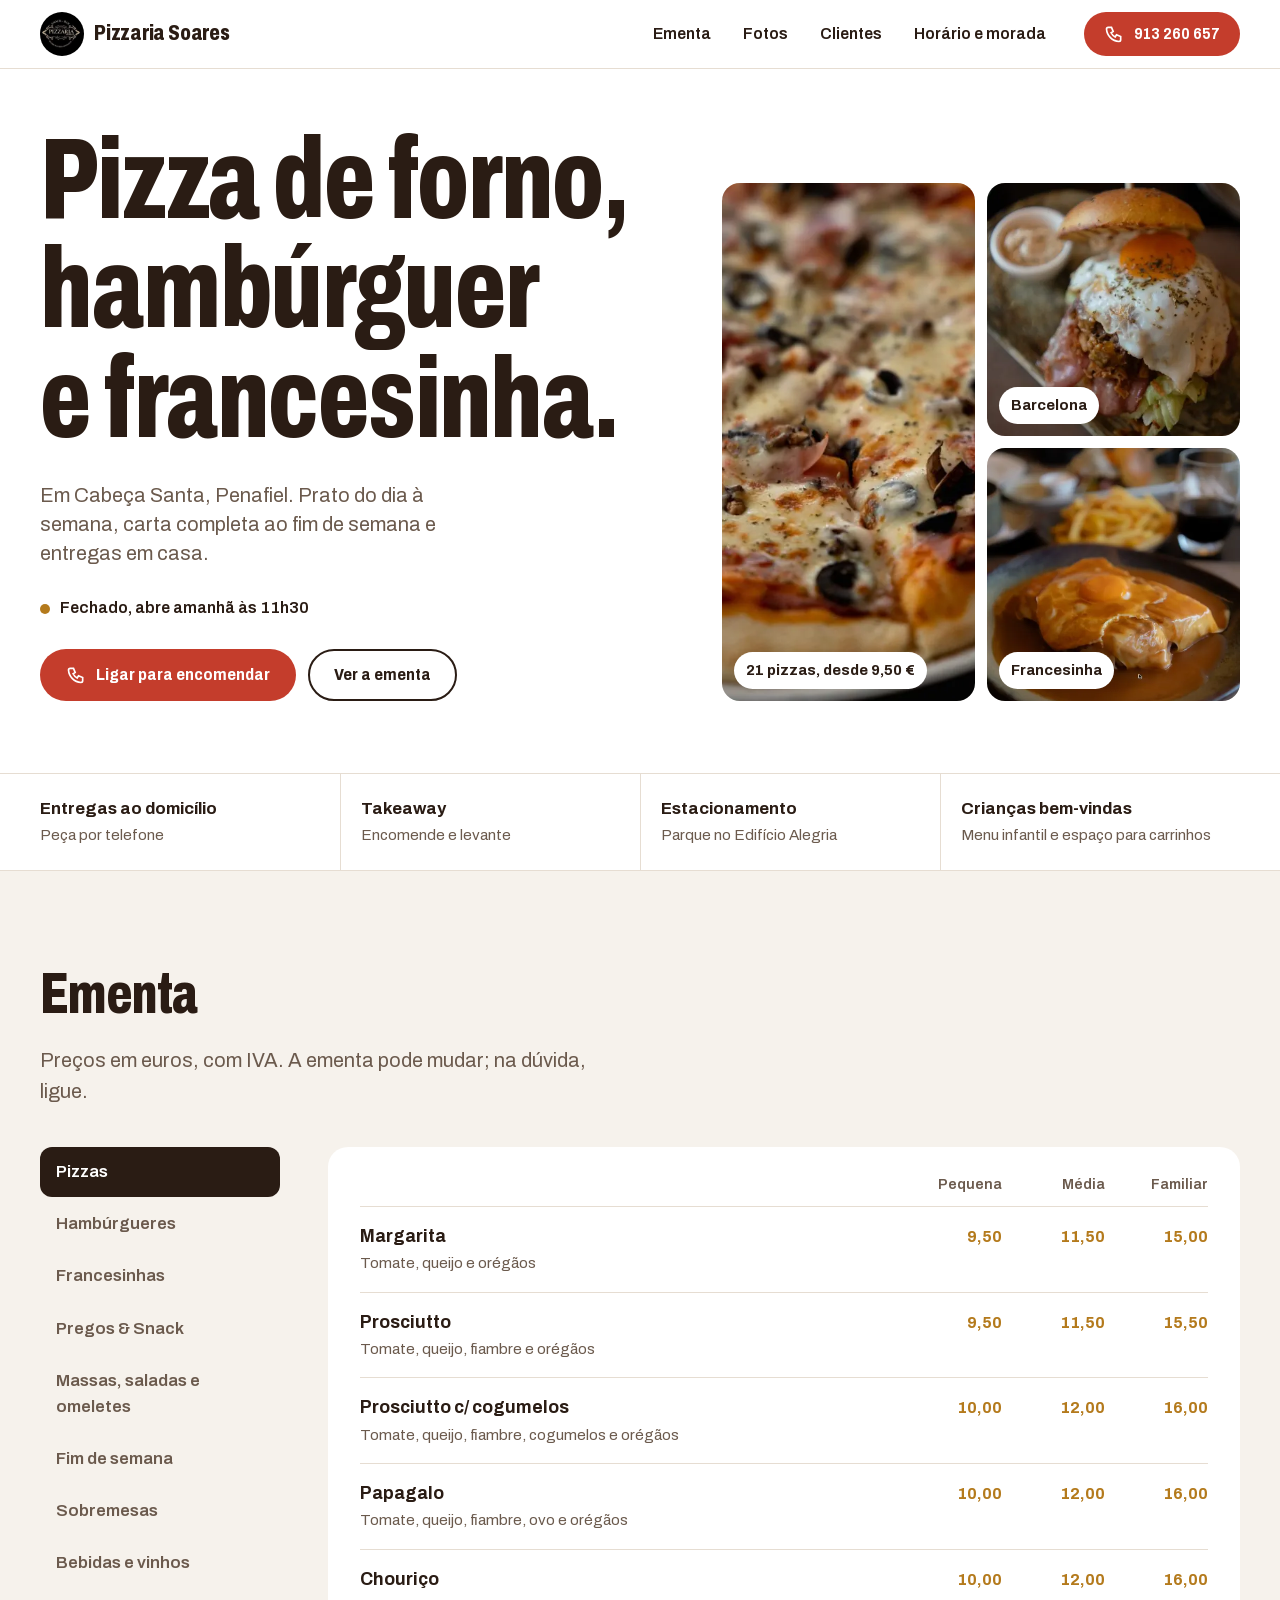
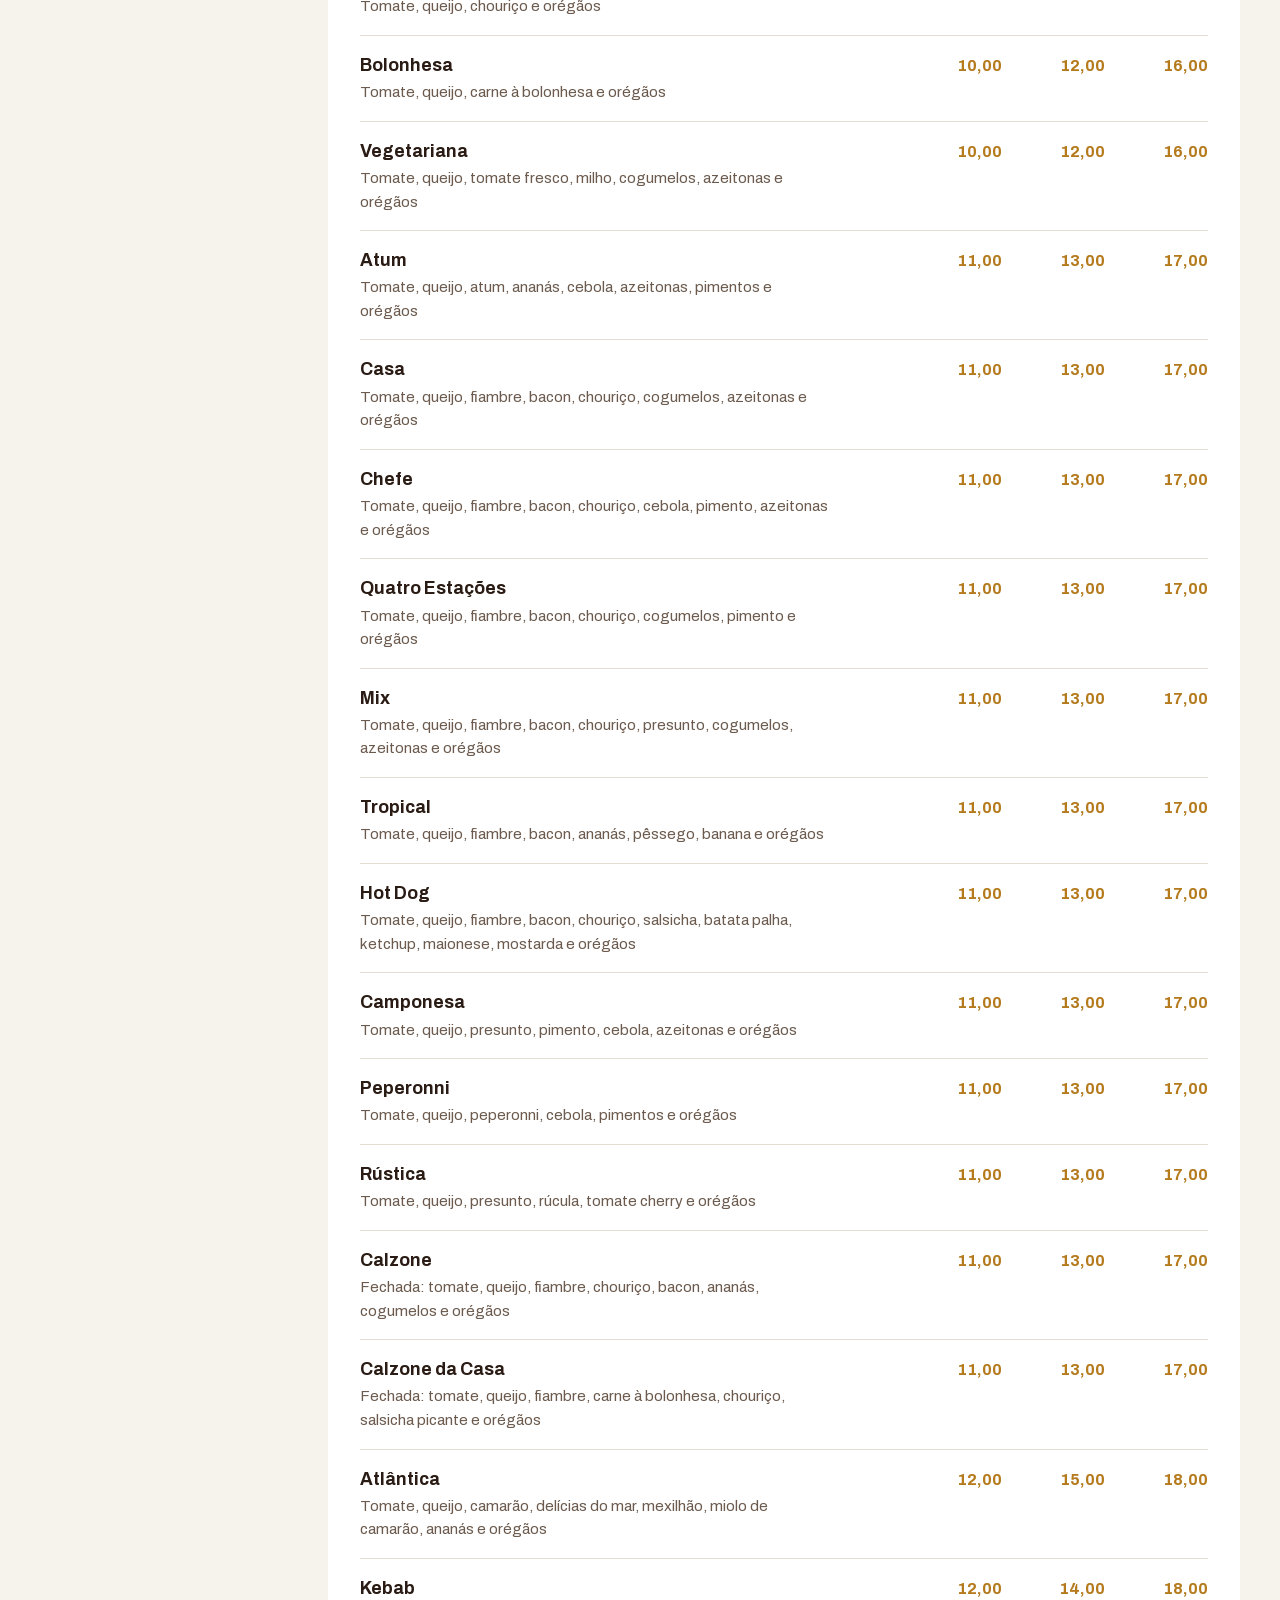
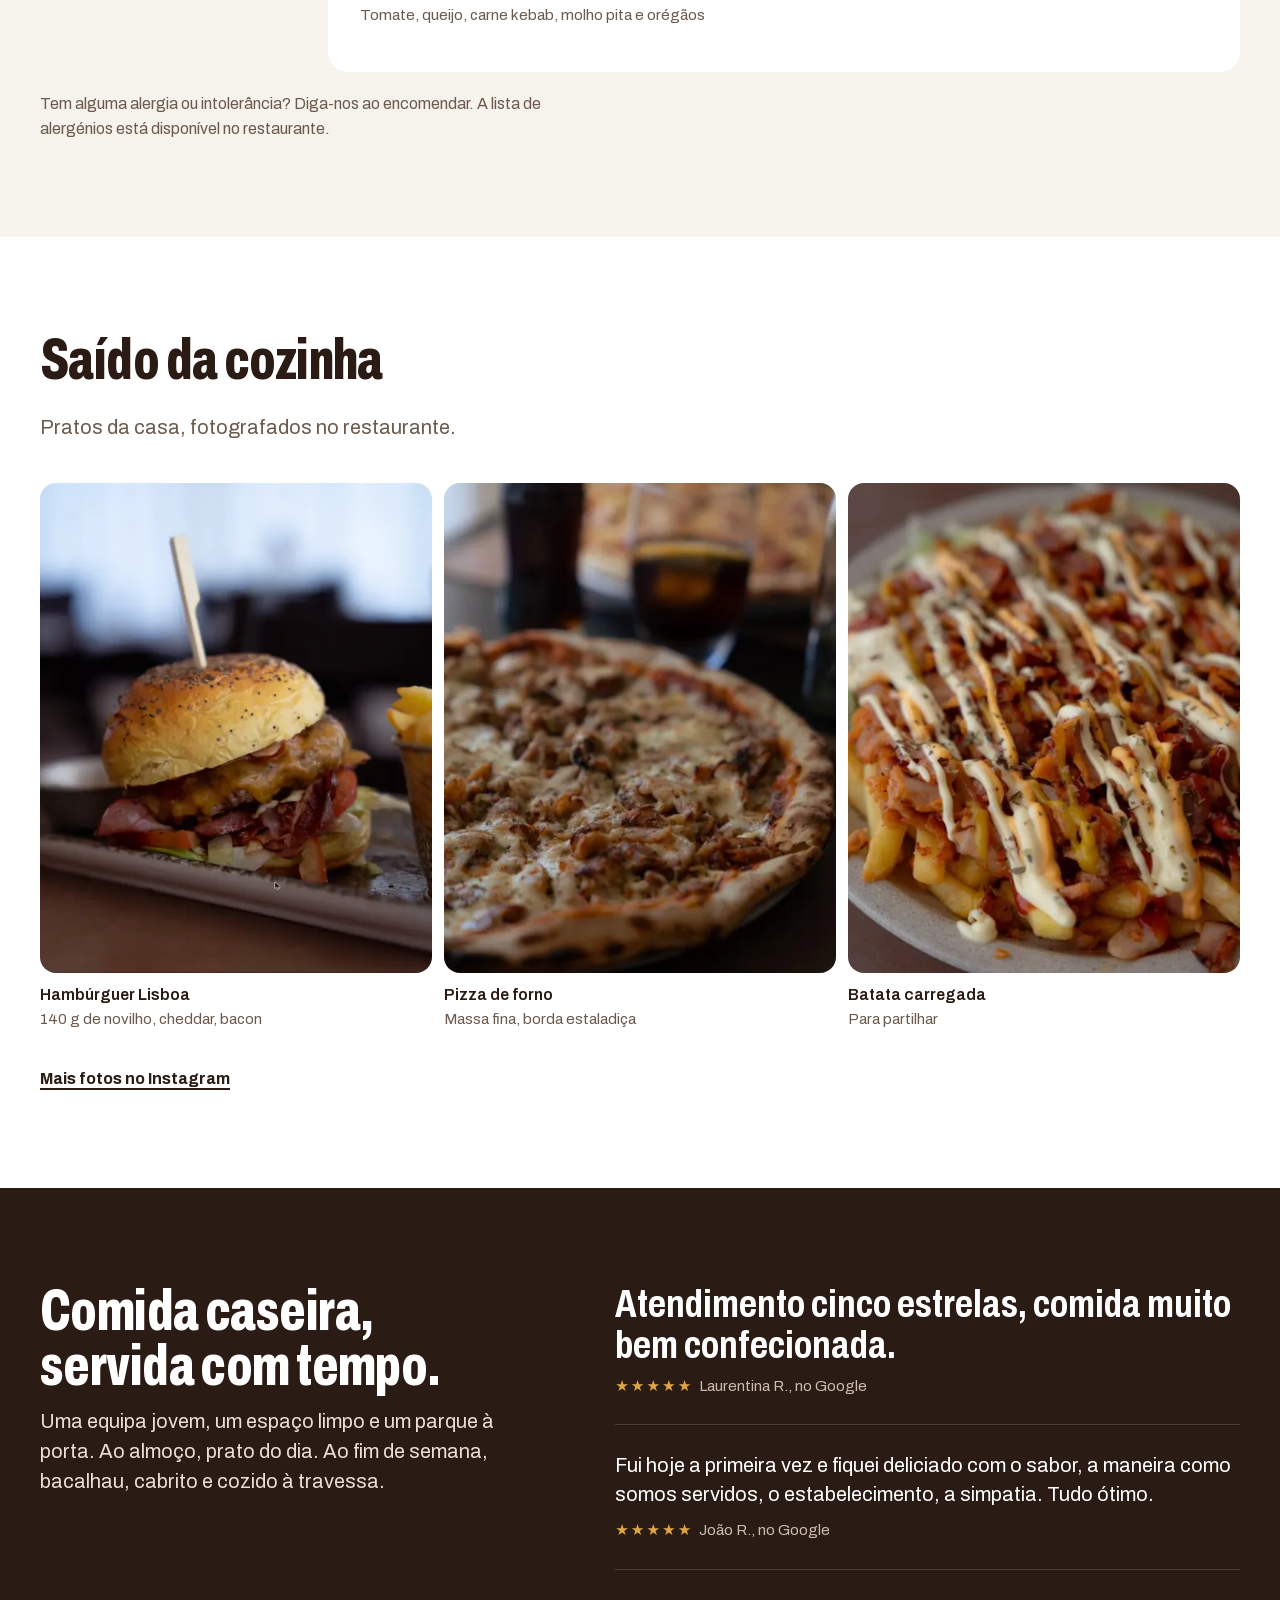
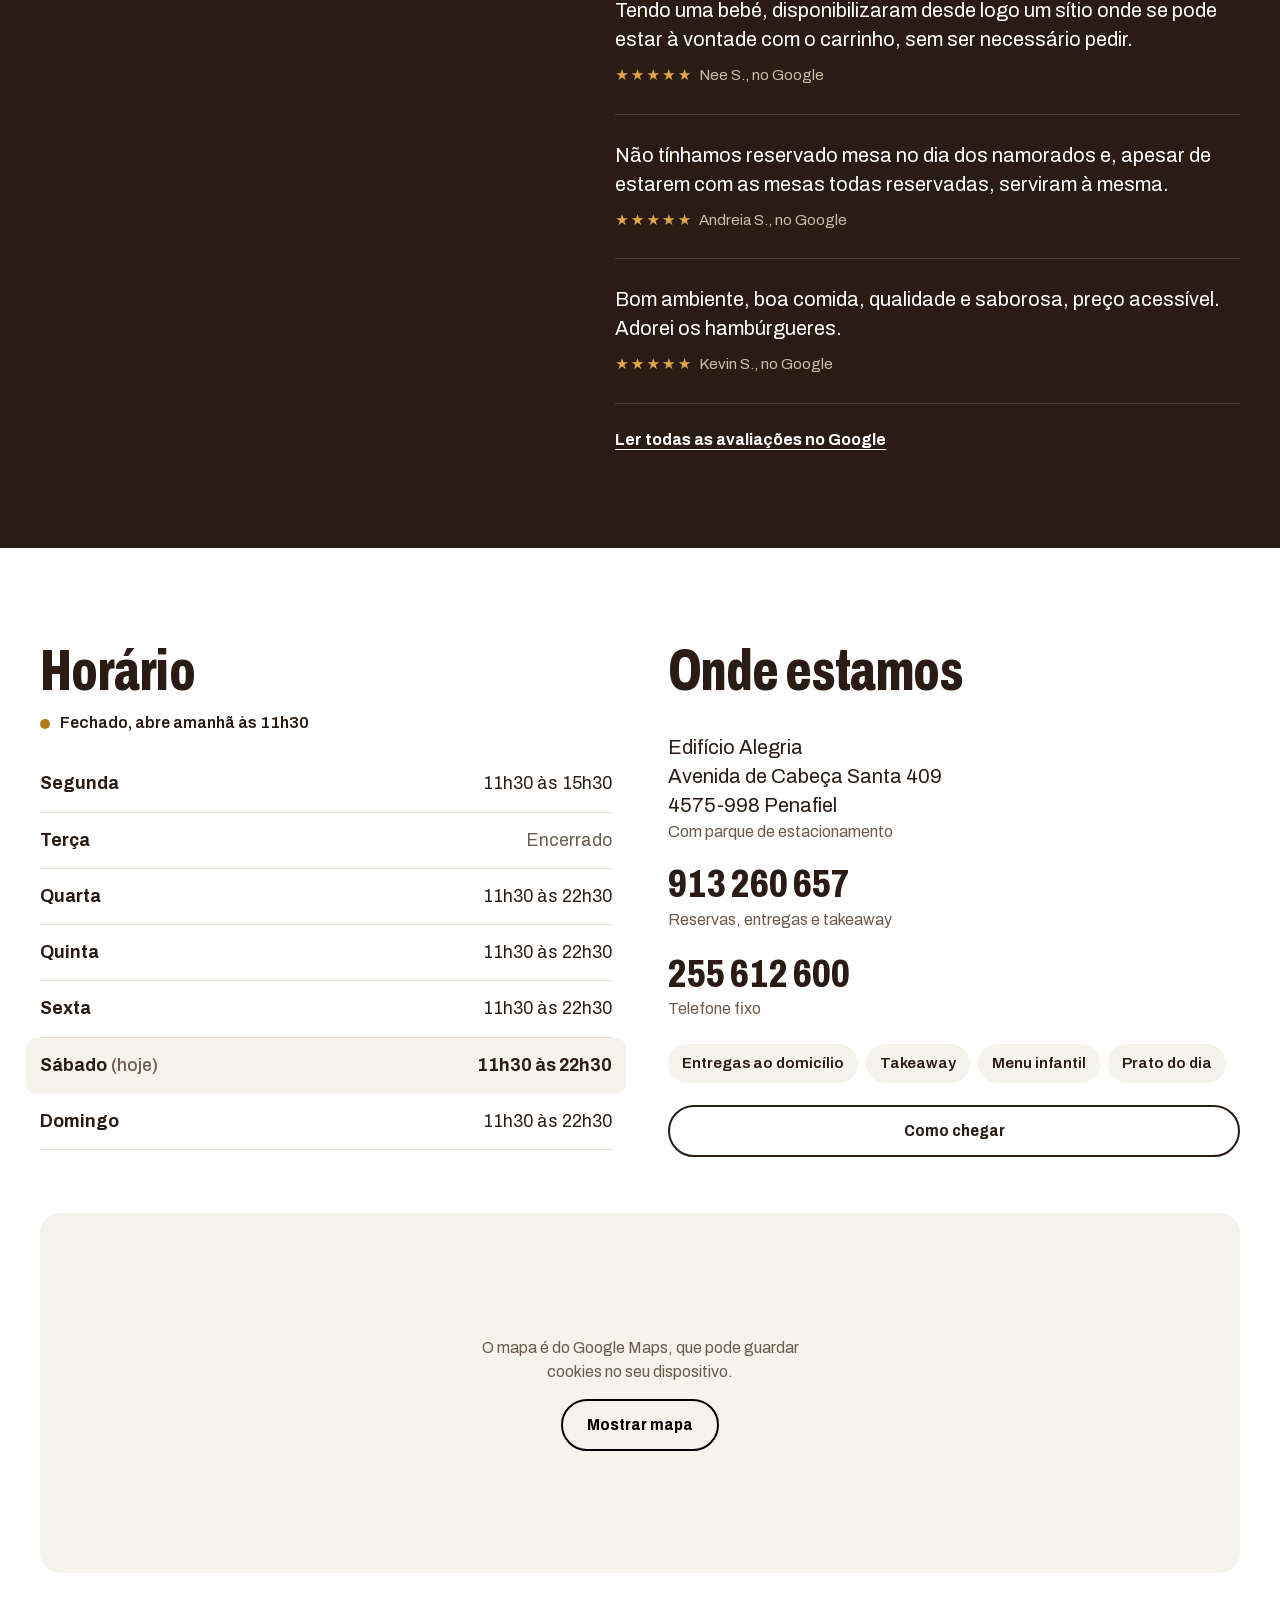
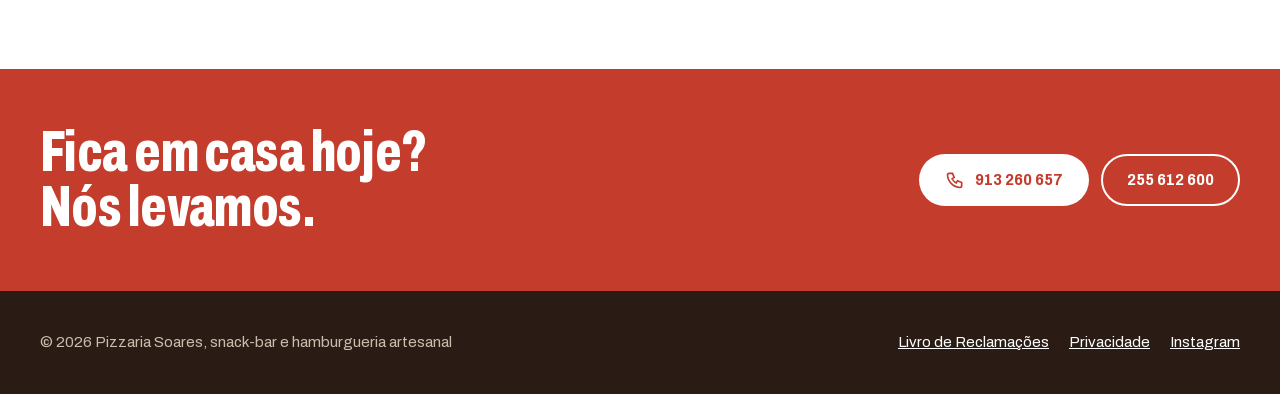
==== commit f319cc8d: "Redesign: visual mais moderno, tipografia Archivo, ementa em grelha de tamanhos Co-Authored-By: Clau" ====
--- a/index.html
+++ b/index.html
@@ -6,7 +6,7 @@
 <title>Pizzaria Soares · Pizzas, hambúrgueres e francesinhas em Penafiel</title>
 <meta name="description" content="Pizzaria, snack-bar e hamburgueria artesanal em Cabeça Santa, Penafiel. Pizzas de forno, hambúrgueres, francesinhas e prato do dia. Entregas ao domicílio e takeaway: 913 260 657.">
 <link rel="canonical" href="https://jferreiradev93.github.io/pizzaria-soares/">
-<meta name="theme-color" content="#0f0d0b">
+<meta name="theme-color" content="#ffffff">
 <meta property="og:type" content="restaurant">
 <meta property="og:locale" content="pt_PT">
 <meta property="og:site_name" content="Pizzaria Soares">
@@ -19,8 +19,7 @@
 <link rel="icon" type="image/png" href="favicon.png">
 <link rel="apple-touch-icon" href="apple-touch-icon.png">
 <link rel="manifest" href="site.webmanifest">
-<link rel="preload" href="fonts/bodoni-moda-aFTQ7PxzY3.woff2" as="font" type="font/woff2" crossorigin>
-<link rel="preload" href="fonts/montserrat-JTUSjIg1_i.woff2" as="font" type="font/woff2" crossorigin>
+<link rel="preload" href="fonts/archivo-normal.woff2" as="font" type="font/woff2" crossorigin>
 <link rel="stylesheet" href="css/style.css">
 <script type="application/ld+json">
 {
@@ -56,165 +55,138 @@
 <a class="skip" href="#ementa">Saltar para a ementa</a>
 <header class="top">
   <div class="wrap">
-    <a class="brand" href="#inicio" aria-label="Pizzaria Soares, início"><img src="img/logo.jpg" alt="" width="46" height="46"><div><span>Pizzaria Soares</span><small>Snack-bar · Hamburgueria</small></div></a>
+    <a class="brand" href="#inicio"><img src="img/logo.jpg" alt="" width="44" height="44"><b>Pizzaria Soares</b></a>
     <nav class="links" id="navLinks" aria-label="Secções">
-      <a href="#ementa">Ementa</a><a href="#galeria">Galeria</a><a href="#sobre">Sobre</a><a href="#avaliacoes">Avaliações</a><a href="#visitar">Horário</a>
+      <a href="#ementa">Ementa</a><a href="#fotos">Fotos</a><a href="#clientes">Clientes</a><a href="#visitar">Horário e morada</a>
     </nav>
-    <div class="top-actions">
-      <a class="btn btn-gold" href="tel:+351913260657">Reservar mesa</a>
-      <button class="menu-btn" id="menuBtn" type="button" aria-expanded="false" aria-controls="navLinks" aria-label="Abrir menu"><svg viewBox="0 0 24 24" fill="none" stroke="currentColor" stroke-width="1.8" aria-hidden="true"><path d="M4 7h16M4 12h16M4 17h16"/></svg></button>
-    </div>
+    <a class="btn btn-call" href="tel:+351913260657" aria-label="Ligar 913 260 657"><svg viewBox="0 0 24 24" fill="none" stroke="currentColor" stroke-width="2" aria-hidden="true"><path d="M5 4h4l2 5-2.5 1.5a11 11 0 0 0 5 5L15 13l5 2v4a2 2 0 0 1-2 2A16 16 0 0 1 3 6a2 2 0 0 1 2-2"/></svg><span>913 260 657</span></a>
+    <button class="menu-btn" id="menuBtn" type="button" aria-expanded="false" aria-controls="navLinks" aria-label="Abrir menu"><svg viewBox="0 0 24 24" fill="none" stroke="currentColor" stroke-width="2" aria-hidden="true"><path d="M4 7h16M4 12h16M4 17h16"/></svg></button>
   </div>
 </header>
 
 <main id="inicio" tabindex="-1">
   <section class="hero">
-    <div class="wrap">
-      <div class="hero-copy">
-        <div class="eyebrow">Cabeça Santa · Penafiel</div>
-        <h1>Pizza de forno, hambúrguer <em>artesanal</em> e francesinha à moda da casa.</h1>
+    <div class="wrap hero-grid">
+      <div class="hero-text">
+        <h1><span class="w">Pizza de forno,</span><span class="w">hambúrguer</span><span class="w">e francesinha.</span></h1>
+        <p class="lead">Em Cabeça Santa, Penafiel. Prato do dia à semana, carta completa ao fim de semana e entregas em casa.</p>
         <p class="status" data-status hidden></p>
-        <p class="lead">Prato do dia durante a semana, carta completa ao fim de semana e entregas ao domicílio. Para jantar connosco, levar para casa ou receber à porta.</p>
-        <div class="ctas">
-          <a class="btn btn-gold" href="tel:+351913260657">Ligar 913 260 657</a>
-          <a class="btn btn-line" href="#ementa">Ver a ementa</a>
+        <div class="actions">
+          <a class="btn btn-call" href="tel:+351913260657"><svg viewBox="0 0 24 24" fill="none" stroke="currentColor" stroke-width="2" aria-hidden="true"><path d="M5 4h4l2 5-2.5 1.5a11 11 0 0 0 5 5L15 13l5 2v4a2 2 0 0 1-2 2A16 16 0 0 1 3 6a2 2 0 0 1 2-2"/></svg>Ligar para encomendar</a>
+          <a class="btn btn-ghost" href="#ementa">Ver a ementa</a>
         </div>
       </div>
-      <div class="hero-photo">
-        <picture><source srcset="img/pizza-hero.webp" type="image/webp"><img src="img/pizza-hero.jpg" alt="Pizza da casa com fiambre, cogumelos e azeitonas" width="591" height="740"></picture>
-        <div class="badge"><b>21 pizzas</b><span>3 tamanhos · desde 9,50 €</span></div>
+      <div class="plates">
+        <figure class="big"><picture><source srcset="img/pizza-hero.webp" type="image/webp"><img src="img/pizza-hero.jpg" alt="Pizza com fiambre, cogumelos e azeitonas" width="591" height="740" fetchpriority="high"></picture><figcaption>21 pizzas, desde 9,50 €</figcaption></figure>
+        <figure><picture><source srcset="img/burger-ovo.webp" type="image/webp"><img src="img/burger-ovo.jpg" alt="Hambúrguer com ovo estrelado e bacon" width="473" height="540"></picture><figcaption>Barcelona</figcaption></figure>
+        <figure><picture><source srcset="img/francesinha.webp" type="image/webp"><img src="img/francesinha.jpg" alt="Francesinha com ovo, molho e batata frita" width="490" height="613"></picture><figcaption>Francesinha</figcaption></figure>
       </div>
     </div>
   </section>
 
-  <section class="strip" aria-label="Serviços">
+  <section class="facts" aria-label="Serviços">
     <ul class="wrap">
       <li><b>Entregas ao domicílio</b><span>Peça por telefone</span></li>
       <li><b>Takeaway</b><span>Encomende e levante</span></li>
-      <li><b>Parque de estacionamento</b><span>Junto ao Edifício Alegria</span></li>
-      <li><b>Família bem-vinda</b><span>Espaço para carrinhos e menu infantil</span></li>
+      <li><b>Estacionamento</b><span>Parque no Edifício Alegria</span></li>
+      <li><b>Crianças bem-vindas</b><span>Menu infantil e espaço para carrinhos</span></li>
     </ul>
   </section>
 
-  <section class="menu" id="ementa">
+  <section class="sec menu" id="ementa" aria-labelledby="menu-title">
     <div class="wrap">
       <div class="sec-head">
-        <div><div class="eyebrow">A ementa</div><h2>Da pizza ao bacalhau de domingo</h2></div>
-        <p>Preços em euros, IVA incluído. A ementa pode variar; confirme por telefone.</p>
+        <h2 class="sec-title" id="menu-title">Ementa</h2>
+        <p class="sec-sub">Preços em euros, com IVA. A ementa pode mudar; na dúvida, ligue.</p>
       </div>
-      <div class="tabs" role="tablist" id="tabs"></div>
-      <div class="board" id="board" role="tabpanel" tabindex="0"></div>
-      <noscript><p>Para ver a ementa completa ative o JavaScript ou ligue 913 260 657.</p></noscript>
-      <p class="menu-note"><b>Alergias ou intolerâncias?</b> Informe-nos antes de encomendar; temos a lista de alergénios disponível no restaurante.</p>
+      <div class="menu-layout">
+        <div class="tabs" role="tablist" aria-label="Categorias da ementa" id="tabs"></div>
+        <div class="board" id="board" role="tabpanel" tabindex="0"></div>
+      </div>
+      <noscript><p>Para ver a ementa ative o JavaScript ou ligue 913 260 657.</p></noscript>
+      <p class="menu-foot">Tem alguma alergia ou intolerância? Diga-nos ao encomendar. A lista de alergénios está disponível no restaurante.</p>
     </div>
   </section>
 
-  <section class="gallery" id="galeria">
+  <section class="sec" id="fotos" aria-labelledby="fotos-title">
     <div class="wrap">
       <div class="sec-head">
-        <div><div class="eyebrow">Da nossa cozinha</div><h2>Feito para partilhar</h2></div>
-        <p>Fotografias do nosso Instagram. É o que chega à mesa.</p>
+        <h2 class="sec-title" id="fotos-title">Saído da cozinha</h2>
+        <p class="sec-sub">Pratos da casa, fotografados no restaurante.</p>
       </div>
-      <div class="grid">
-        <figure class="tall"><picture><source srcset="img/burger-ovo.webp" type="image/webp"><img src="img/burger-ovo.jpg" alt="Hambúrguer com ovo estrelado e bacon" width="473" height="540" loading="lazy"></picture><figcaption>Hambúrguer Barcelona</figcaption></figure>
-        <figure><picture><source srcset="img/francesinha.webp" type="image/webp"><img src="img/francesinha.jpg" alt="Francesinha com ovo e molho" width="473" height="592" loading="lazy"></picture><figcaption>Francesinha</figcaption></figure>
-        <figure><picture><source srcset="img/pizza-frango.webp" type="image/webp"><img src="img/pizza-frango.jpg" alt="Pizza de forno" width="473" height="592" loading="lazy"></picture><figcaption>Pizza da casa</figcaption></figure>
-        <figure class="tall"><picture><source srcset="img/londres.webp" type="image/webp"><img src="img/londres.jpg" alt="Hambúrguer Londres com batata frita" width="473" height="592" loading="lazy"></picture><figcaption>Hambúrguer Londres</figcaption></figure>
-        <figure><picture><source srcset="img/batatas.webp" type="image/webp"><img src="img/batatas.jpg" alt="Batatas com bacon, queijo e molho" width="473" height="592" loading="lazy"></picture><figcaption>Para petiscar</figcaption></figure>
-        <figure><picture><source srcset="img/burger.webp" type="image/webp"><img src="img/burger.jpg" alt="Hambúrguer com cheddar e bacon" width="473" height="592" loading="lazy"></picture><figcaption>Hambúrguer Nova Iorque</figcaption></figure>
+      <div class="reel">
+        <figure><picture><source srcset="img/burger.webp" type="image/webp"><img src="img/burger.jpg" alt="Hambúrguer com cheddar, bacon e tomate" width="490" height="613" loading="lazy"></picture><figcaption>Hambúrguer Lisboa<span>140 g de novilho, cheddar, bacon</span></figcaption></figure>
+        <figure><picture><source srcset="img/pizza-frango.webp" type="image/webp"><img src="img/pizza-frango.jpg" alt="Pizza de forno com borda alta" width="473" height="592" loading="lazy"></picture><figcaption>Pizza de forno<span>Massa fina, borda estaladiça</span></figcaption></figure>
+        <figure><picture><source srcset="img/batatas.webp" type="image/webp"><img src="img/batatas.jpg" alt="Batata frita com bacon, queijo e molhos" width="473" height="592" loading="lazy"></picture><figcaption>Batata carregada<span>Para partilhar</span></figcaption></figure>
       </div>
-      <a class="ig-link" href="https://www.instagram.com/pizzaria__soares/" target="_blank" rel="noopener">Siga @pizzaria__soares →</a>
+      <a class="ig" href="https://www.instagram.com/pizzaria__soares/" target="_blank" rel="noopener">Mais fotos no Instagram</a>
     </div>
   </section>
 
-  <section class="about" id="sobre">
-    <div class="wrap">
-      <div class="about-copy">
-        <div class="eyebrow">Sobre nós</div>
-        <h2>Comida caseira num ambiente quase familiar</h2>
-        <p>No Edifício Alegria, em Cabeça Santa, servimos almoços e jantares com a mesma atenção: prato do dia de segunda a sexta, a carta completa ao fim de semana e os clássicos de snack-bar a qualquer hora. Uma equipa jovem, um espaço limpo e confortável, e preços justos.</p>
-        <p class="hand">Venha com fome. A gente trata do resto.</p>
+  <section class="sec voices" id="clientes" aria-labelledby="clientes-title">
+    <div class="wrap grid">
+      <div>
+        <h2 class="sec-title" id="clientes-title">Comida caseira, servida com tempo.</h2>
+        <p class="about">Uma equipa jovem, um espaço limpo e um parque à porta. Ao almoço, prato do dia. Ao fim de semana, bacalhau, cabrito e cozido à travessa.</p>
+        <!-- TODO: quando houver os dados do Google, acrescentar aqui a média e o nº de avaliações -->
       </div>
-      <div class="praise">
-        <h3>O que os clientes mais elogiam</h3>
-        <ul>
-          <li><b>Atendimento</b><span>Simpático, rápido e atento</span></li>
-          <li><b>Comida caseira</b><span>Prato do dia e canja</span></li>
-          <li><b>Família</b><span>Espaço para bebés e carrinhos</span></li>
-          <li><b>Preço justo</b><span>Boa relação qualidade-preço</span></li>
-        </ul>
+      <div class="quotes">
+        <blockquote class="quote lead-q"><p>Atendimento cinco estrelas, comida muito bem confecionada.</p><footer><span class="stars" aria-label="5 de 5 estrelas">★★★★★</span>Laurentina R., no Google</footer></blockquote>
+          <blockquote class="quote"><p>Fui hoje a primeira vez e fiquei deliciado com o sabor, a maneira como somos servidos, o estabelecimento, a simpatia. Tudo ótimo.</p><footer><span class="stars" aria-label="5 de 5 estrelas">★★★★★</span>João R., no Google</footer></blockquote>
+          <blockquote class="quote"><p>Tendo uma bebé, disponibilizaram desde logo um sítio onde se pode estar à vontade com o carrinho, sem ser necessário pedir.</p><footer><span class="stars" aria-label="5 de 5 estrelas">★★★★★</span>Nee S., no Google</footer></blockquote>
+          <blockquote class="quote"><p>Não tínhamos reservado mesa no dia dos namorados e, apesar de estarem com as mesas todas reservadas, serviram à mesma.</p><footer><span class="stars" aria-label="5 de 5 estrelas">★★★★★</span>Andreia S., no Google</footer></blockquote>
+          <blockquote class="quote"><p>Bom ambiente, boa comida, qualidade e saborosa, preço acessível. Adorei os hambúrgueres.</p><footer><span class="stars" aria-label="5 de 5 estrelas">★★★★★</span>Kevin S., no Google</footer></blockquote>
+        <a class="more-reviews" href="https://www.google.com/maps/search/?api=1&query=Pizzaria+Soares+Cabe%C3%A7a+Santa+Penafiel" target="_blank" rel="noopener">Ler todas as avaliações no Google</a>
       </div>
     </div>
   </section>
 
-  <section class="reviews-sec" id="avaliacoes" aria-label="Avaliações de clientes">
+  <section class="sec visit" id="visitar" aria-labelledby="visitar-title">
     <div class="wrap">
-      <div class="rev-head">
-        <div class="score"><b><span class="ph">x,x</span></b><div><span class="stars">★★★★★</span><small>Média no Google · <span class="ph">nº de avaliações</span></small></div></div><!-- TODO: preencher com a média e o nº de avaliações do perfil Google -->
-        <h2>Quem cá vem, volta.</h2>
-        <div class="rev-nav"><button type="button" id="revPrev" aria-label="Avaliações anteriores">←</button><button type="button" id="revNext" aria-label="Mais avaliações">→</button></div>
-      </div>
-      <blockquote class="featured"><q>Atendimento cinco estrelas, comida muito bem confecionada. Tudo com muito requinte e qualidade. Recomendo!</q><footer><span class="av" aria-hidden="true">LR</span><span>Laurentina R. · Avaliação Google</span></footer></blockquote>
-      <div class="rail" id="rail">
-          <blockquote class="review"><div class="top"><span class="stars" aria-label="5 de 5 estrelas">★★★★★</span><span class="tag">Primeira visita</span></div><q>Fui hoje a primeira vez e fiquei deliciado com o sabor, a maneira como somos servidos, o estabelecimento, a simpatia. Tudo ótimo.</q><footer><span class="av" aria-hidden="true">JR</span><span><b>João R.</b>Google · há 1 ano</span></footer></blockquote>
-          <blockquote class="review"><div class="top"><span class="stars" aria-label="5 de 5 estrelas">★★★★★</span><span class="tag">Família</span></div><q>Acolhimento exemplar. Tendo uma bebé, disponibilizaram desde logo um sítio onde se pode estar à vontade com o carrinho, sem ser necessário pedir.</q><footer><span class="av" aria-hidden="true">NS</span><span><b>Nee S.</b>Google · há 8 meses</span></footer></blockquote>
-          <blockquote class="review"><div class="top"><span class="stars" aria-label="5 de 5 estrelas">★★★★★</span><span class="tag">Atendimento</span></div><q>Não tínhamos reservado mesa no dia dos namorados e, apesar de estarem com as mesas todas reservadas, serviram à mesma.</q><footer><span class="av" aria-hidden="true">AS</span><span><b>Andreia S.</b>Google · há 3 anos</span></footer></blockquote>
-          <blockquote class="review"><div class="top"><span class="stars" aria-label="5 de 5 estrelas">★★★★★</span><span class="tag">Comida caseira</span></div><q>Canja muito saborosa, fomos muito bem atendidos.</q><footer><span class="av" aria-hidden="true">IR</span><span><b>Inês R.</b>Google · há 1 mês</span></footer></blockquote>
-          <blockquote class="review"><div class="top"><span class="stars" aria-label="5 de 5 estrelas">★★★★★</span><span class="tag">Hambúrgueres</span></div><q>Bom ambiente, boa comida, qualidade e saborosa, preço acessível. Adorei os hambúrgueres.</q><footer><span class="av" aria-hidden="true">KS</span><span><b>Kevin S.</b>Google · há 7 anos</span></footer></blockquote>
-          <blockquote class="review"><div class="top"><span class="stars" aria-label="5 de 5 estrelas">★★★★★</span><span class="tag">Equipa</span></div><q>Staff super jovem, atencioso e eficiente. Limpeza muito boa, ambiente 5 estrelas.</q><footer><span class="av" aria-hidden="true">AD</span><span><b>Alice D.</b>Google · há 3 anos</span></footer></blockquote>
-          <blockquote class="review"><div class="top"><span class="stars" aria-label="5 de 5 estrelas">★★★★★</span><span class="tag">Refeição rápida</span></div><q>Para uma refeição rápida aqui tem uma boa opção: bom atendimento, qualidade de produtos e boa confeção.</q><footer><span class="av" aria-hidden="true">DS</span><span><b>Delfim S.</b>Google · há 3 anos</span></footer></blockquote>
-          <blockquote class="review"><div class="top"><span class="stars" aria-label="5 de 5 estrelas">★★★★★</span><span class="tag">Espaço</span></div><q>Espaço muito agradável, atendimento excelente e comida nem se fala. Recomendo.</q><footer><span class="av" aria-hidden="true">CB</span><span><b>Catarina B.</b>Google · há 3 anos</span></footer></blockquote>
-      </div>
-      <div class="rev-foot"><span>Avaliações reais de clientes no Google, resumidas.</span><a href="https://www.google.com/maps/search/?api=1&query=Pizzaria+Soares+Cabe%C3%A7a+Santa+Penafiel" target="_blank" rel="noopener">Ver todas e deixar a sua no Google →</a></div>
-    </div>
-  </section>
-
-  <section class="visit" id="visitar">
-    <div class="wrap">
-      <div class="card-kraft">
-        <h2><span>Horário</span>Quando estamos</h2>
-        <p class="status" data-status hidden></p>
-        <ul class="hours" id="hours">
-          <li data-d="1"><b>Segunda</b><span class="h">11h30 – 15h30</span></li>
-          <li data-d="2" class="off"><b>Terça</b><span class="h">Descanso semanal</span></li>
-          <li data-d="3"><b>Quarta</b><span class="h">11h30 – 22h30</span></li>
-          <li data-d="4"><b>Quinta</b><span class="h">11h30 – 22h30</span></li>
-          <li data-d="5"><b>Sexta</b><span class="h">11h30 – 22h30</span></li>
-          <li data-d="6"><b>Sábado</b><span class="h">11h30 – 22h30</span></li>
-          <li data-d="0"><b>Domingo</b><span class="h">11h30 – 22h30</span></li>
-        </ul>
-      </div>
-      <div class="card-ink">
-        <div><div class="eyebrow">Onde estamos</div><h3 style="margin-top:12px">Edifício Alegria, Cabeça Santa</h3></div>
-        <p class="addr">Avenida de Cabeça Santa 409<br>4575-998 Penafiel<small>Parque de estacionamento no local</small></p>
-        <div class="phones">
-          <div class="phone"><div><span>Telemóvel · reservas e entregas</span><br><a href="tel:+351913260657"><b>913 260 657</b></a></div><button class="copy" data-copy="913260657">Copiar</button></div>
-          <div class="phone"><div><span>Telefone fixo</span><br><a href="tel:+351255612600"><b>255 612 600</b></a></div><button class="copy" data-copy="255612600">Copiar</button></div>
+      <div class="grid">
+        <div>
+          <h2 class="sec-title" id="visitar-title">Horário</h2>
+          <p class="status" data-status hidden></p>
+          <ul class="hours" id="hours">
+            <li data-d="1"><b>Segunda</b><span class="h">11h30 às 15h30</span></li>
+            <li data-d="2" class="off"><b>Terça</b><span class="h">Encerrado</span></li>
+            <li data-d="3"><b>Quarta</b><span class="h">11h30 às 22h30</span></li>
+            <li data-d="4"><b>Quinta</b><span class="h">11h30 às 22h30</span></li>
+            <li data-d="5"><b>Sexta</b><span class="h">11h30 às 22h30</span></li>
+            <li data-d="6"><b>Sábado</b><span class="h">11h30 às 22h30</span></li>
+            <li data-d="0"><b>Domingo</b><span class="h">11h30 às 22h30</span></li>
+          </ul>
         </div>
-        <div class="perks"><span>Entregas ao domicílio</span><span>Takeaway</span><span>Menu infantil</span><span>Prato do dia</span></div>
-        <a class="btn btn-line" href="https://www.google.com/maps/search/?api=1&query=Pizzaria+Soares+Cabe%C3%A7a+Santa+Penafiel" target="_blank" rel="noopener">Abrir no Google Maps</a>
+        <div class="contact">
+          <h2 class="sec-title">Onde estamos</h2>
+          <p class="addr">Edifício Alegria<br>Avenida de Cabeça Santa 409<br>4575-998 Penafiel<span>Com parque de estacionamento</span></p>
+          <a class="tel" href="tel:+351913260657"><b>913 260 657</b><span>Reservas, entregas e takeaway</span></a>
+          <a class="tel" href="tel:+351255612600"><b>255 612 600</b><span>Telefone fixo</span></a>
+          <div class="chips"><span>Entregas ao domicílio</span><span>Takeaway</span><span>Menu infantil</span><span>Prato do dia</span></div>
+          <a class="btn btn-ghost" href="https://www.google.com/maps/dir/?api=1&destination=Pizzaria+Soares+Cabe%C3%A7a+Santa+Penafiel" target="_blank" rel="noopener">Como chegar</a>
+        </div>
       </div>
       <div class="map" id="map">
         <div class="map-consent">
-          <p>O mapa é fornecido pelo Google Maps, que pode guardar cookies no seu dispositivo.</p>
-          <button class="btn btn-line" type="button" id="loadMap">Mostrar mapa</button>
+          <p>O mapa é do Google Maps, que pode guardar cookies no seu dispositivo.</p>
+          <button class="btn btn-ghost" type="button" id="loadMap">Mostrar mapa</button>
         </div>
       </div>
     </div>
   </section>
 
-  <section class="order">
+  <section class="order" aria-label="Encomendar">
     <div class="wrap">
-      <h2>Jantar em casa hoje? Ligue e nós levamos.</h2>
-      <div><a class="btn" href="tel:+351913260657">Ligar 913 260 657</a><a class="btn" href="tel:+351255612600">255 612 600</a></div>
+      <h2>Fica em casa hoje? Nós levamos.</h2>
+      <div class="btns"><a class="btn" href="tel:+351913260657"><svg viewBox="0 0 24 24" fill="none" stroke="currentColor" stroke-width="2" aria-hidden="true"><path d="M5 4h4l2 5-2.5 1.5a11 11 0 0 0 5 5L15 13l5 2v4a2 2 0 0 1-2 2A16 16 0 0 1 3 6a2 2 0 0 1 2-2"/></svg>913 260 657</a><a class="btn btn-ghost" href="tel:+351255612600">255 612 600</a></div>
     </div>
   </section>
 </main>
 
 <footer class="site">
   <div class="wrap">
-    <span>© <span id="year">2026</span> Pizzaria Soares · Snack-Bar · Hamburgueria Artesanal<!-- TODO: adicionar NIF / denominação social --></span>
-    <span class="legal"><a href="https://www.livroreclamacoes.pt" target="_blank" rel="noopener">Livro de Reclamações</a><a href="privacidade.html">Privacidade</a><a href="https://www.instagram.com/pizzaria__soares/" target="_blank" rel="noopener">Instagram</a></span>
+    <span>© <span id="year">2026</span> Pizzaria Soares, snack-bar e hamburgueria artesanal<!-- TODO: NIF / denominação social --></span>
+    <nav aria-label="Ligações legais"><a href="https://www.livroreclamacoes.pt" target="_blank" rel="noopener">Livro de Reclamações</a><a href="privacidade.html">Privacidade</a><a href="https://www.instagram.com/pizzaria__soares/" target="_blank" rel="noopener">Instagram</a></nav>
   </div>
 </footer>
 <script src="js/main.js" defer></script>
--- a/css/style.css
+++ b/css/style.css
@@ -1,303 +1,222 @@
-@font-face {
-  font-family: 'Bodoni Moda';
-  font-style: italic;
-  font-weight: 500;
-  font-display: swap;
-  src: url(../fonts/bodoni-moda-aFTB7PxzY3.woff2) format('woff2');
-  unicode-range: U+0000-00FF, U+0131, U+0152-0153, U+02BB-02BC, U+02C6, U+02DA, U+02DC, U+0304, U+0308, U+0329, U+2000-206F, U+20AC, U+2122, U+2191, U+2193, U+2212, U+2215, U+FEFF, U+FFFD;
-}
-@font-face {
-  font-family: 'Bodoni Moda';
-  font-style: normal;
-  font-weight: 500;
-  font-display: swap;
-  src: url(../fonts/bodoni-moda-aFTQ7PxzY3.woff2) format('woff2');
-  unicode-range: U+0000-00FF, U+0131, U+0152-0153, U+02BB-02BC, U+02C6, U+02DA, U+02DC, U+0304, U+0308, U+0329, U+2000-206F, U+20AC, U+2122, U+2191, U+2193, U+2212, U+2215, U+FEFF, U+FFFD;
-}
-@font-face {
-  font-family: 'Bodoni Moda';
-  font-style: normal;
-  font-weight: 700;
-  font-display: swap;
-  src: url(../fonts/bodoni-moda-aFTQ7PxzY3.woff2) format('woff2');
-  unicode-range: U+0000-00FF, U+0131, U+0152-0153, U+02BB-02BC, U+02C6, U+02DA, U+02DC, U+0304, U+0308, U+0329, U+2000-206F, U+20AC, U+2122, U+2191, U+2193, U+2212, U+2215, U+FEFF, U+FFFD;
-}
-@font-face {
-  font-family: 'Caveat';
-  font-style: normal;
-  font-weight: 600;
-  font-display: swap;
-  src: url(../fonts/caveat-WnznHAc5bA.woff2) format('woff2');
-  unicode-range: U+0000-00FF, U+0131, U+0152-0153, U+02BB-02BC, U+02C6, U+02DA, U+02DC, U+0304, U+0308, U+0329, U+2000-206F, U+20AC, U+2122, U+2191, U+2193, U+2212, U+2215, U+FEFF, U+FFFD;
-}
-@font-face {
-  font-family: 'Montserrat';
-  font-style: normal;
-  font-weight: 400;
-  font-display: swap;
-  src: url(../fonts/montserrat-JTUSjIg1_i.woff2) format('woff2');
-  unicode-range: U+0000-00FF, U+0131, U+0152-0153, U+02BB-02BC, U+02C6, U+02DA, U+02DC, U+0304, U+0308, U+0329, U+2000-206F, U+20AC, U+2122, U+2191, U+2193, U+2212, U+2215, U+FEFF, U+FFFD;
-}
-@font-face {
-  font-family: 'Montserrat';
-  font-style: normal;
-  font-weight: 500;
-  font-display: swap;
-  src: url(../fonts/montserrat-JTUSjIg1_i.woff2) format('woff2');
-  unicode-range: U+0000-00FF, U+0131, U+0152-0153, U+02BB-02BC, U+02C6, U+02DA, U+02DC, U+0304, U+0308, U+0329, U+2000-206F, U+20AC, U+2122, U+2191, U+2193, U+2212, U+2215, U+FEFF, U+FFFD;
-}
-@font-face {
-  font-family: 'Montserrat';
-  font-style: normal;
-  font-weight: 600;
-  font-display: swap;
-  src: url(../fonts/montserrat-JTUSjIg1_i.woff2) format('woff2');
-  unicode-range: U+0000-00FF, U+0131, U+0152-0153, U+02BB-02BC, U+02C6, U+02DA, U+02DC, U+0304, U+0308, U+0329, U+2000-206F, U+20AC, U+2122, U+2191, U+2193, U+2212, U+2215, U+FEFF, U+FFFD;
-}
-@font-face {
-  font-family: 'Montserrat';
-  font-style: normal;
-  font-weight: 700;
-  font-display: swap;
-  src: url(../fonts/montserrat-JTUSjIg1_i.woff2) format('woff2');
-  unicode-range: U+0000-00FF, U+0131, U+0152-0153, U+02BB-02BC, U+02C6, U+02DA, U+02DC, U+0304, U+0308, U+0329, U+2000-206F, U+20AC, U+2122, U+2191, U+2193, U+2212, U+2215, U+FEFF, U+FFFD;
-}
-@font-face {
-  font-family: 'Montserrat';
-  font-style: normal;
-  font-weight: 800;
-  font-display: swap;
-  src: url(../fonts/montserrat-JTUSjIg1_i.woff2) format('woff2');
-  unicode-range: U+0000-00FF, U+0131, U+0152-0153, U+02BB-02BC, U+02C6, U+02DA, U+02DC, U+0304, U+0308, U+0329, U+2000-206F, U+20AC, U+2122, U+2191, U+2193, U+2212, U+2215, U+FEFF, U+FFFD;
-}
-
-/* Layout: brand-led single look. Black + antique gold (logo), cream "menu board" band (their printed menu), kraft accents (their hours card). */
+@font-face{font-family:"Archivo";font-style:normal;font-weight:100 900;font-stretch:62% 125%;font-display:swap;src:url(../fonts/archivo-normal.woff2) format("woff2")}
+
+/*
+  Pizzaria Soares
+  Cores tiradas da casa: castanho do cartão de horário, ocre dos títulos da ementa,
+  vermelho de tomate só para ações. Uma família tipográfica (Archivo) usada em duas larguras:
+  condensada e pesada nos títulos, normal no texto.
+*/
 :root{
-  --ink:#0f0d0b;        /* logo black, warm */
-  --ink-2:#1a1612;
-  --ink-3:#26201a;
-  --gold:#c49a45;       /* menu heading ochre */
-  --gold-soft:#e2c487;
-  --cream:#f1ebe1;      /* menu board paper */
-  --cream-2:#e6dccb;
-  --kraft:#5a3a26;      /* hours card brown */
-  --text-on-ink:#efe7da;
-  --muted-on-ink:#a89c8b;
-  --text-on-cream:#2a231c;
-  --muted-on-cream:#6e6253;
-  --f-display:"Bodoni Moda","Didot","Bodoni 72",Georgia,serif;
-  --f-sans:"Montserrat",system-ui,-apple-system,"Segoe UI",sans-serif;
-  --f-hand:"Caveat","Segoe Script","Bradley Hand",cursive;
-  color-scheme:dark;
+  --white:#ffffff;
+  --flour:#f6f2ec;      /* fundo alternado, papel da ementa mais frio */
+  --espresso:#2a1c14;   /* texto e faixas escuras */
+  --bark:#5a3a26;       /* castanho do cartão de horário */
+  --ochre:#b47a1c;      /* preços e detalhes (AA em branco a 18px+) */
+  --tomato:#c43d2c;     /* só ações */
+  --muted:#6b5a4d;
+  --line:#e6ddd2;
+  --f:"Archivo","Arial Narrow",system-ui,sans-serif;
+  --step-0:1rem;--step-1:1.25rem;--step-2:1.6rem;--step-3:2.4rem;--step-4:3.6rem;--step-5:clamp(3.2rem,9vw,7.5rem);
+  --gutter:max(20px,env(safe-area-inset-left,0px));
 }
 *{box-sizing:border-box}
 [hidden]{display:none!important}
-:root{padding-top:env(safe-area-inset-top,0px);padding-bottom:env(safe-area-inset-bottom,0px)}
-html{scroll-behavior:smooth}
-@media (prefers-reduced-motion:reduce){html{scroll-behavior:auto}*{transition:none!important}}
-body{margin:0;background:var(--ink);color:var(--text-on-ink);font-family:var(--f-sans);font-size:16px;line-height:1.6;-webkit-font-smoothing:antialiased}
-body::before{content:"";position:fixed;inset:0 0 auto;height:env(safe-area-inset-top,0px);z-index:10;background:var(--ink)}
+html{scroll-behavior:smooth;-webkit-text-size-adjust:100%}
+@media (prefers-reduced-motion:reduce){html{scroll-behavior:auto}*{transition:none!important;animation:none!important}}
+body{margin:0;background:var(--white);color:var(--espresso);font:400 var(--step-0)/1.55 var(--f);font-stretch:100%;-webkit-font-smoothing:antialiased}
+img{max-width:100%;height:auto;display:block}
 a{color:inherit}
-:focus-visible{outline:2px solid var(--gold);outline-offset:3px}
-.wrap{max-width:1160px;margin:0 auto;padding-left:max(20px,env(safe-area-inset-left,0px));padding-right:max(20px,env(safe-area-inset-right,0px))}
-h1,h2,h3{text-wrap:balance;margin:0}
-.eyebrow{font:700 12px/1 var(--f-sans);letter-spacing:.22em;text-transform:uppercase;color:var(--gold)}
-.btn{display:inline-flex;align-items:center;gap:10px;font:700 14px/1 var(--f-sans);letter-spacing:.06em;text-transform:uppercase;text-decoration:none;padding:16px 22px;border-radius:2px;border:1px solid var(--gold);cursor:pointer;transition:background .2s,color .2s}
-.btn-gold{background:var(--gold);color:var(--ink)}
-.btn-gold:hover{background:var(--gold-soft)}
-.btn-line{background:transparent;color:var(--gold-soft)}
-.btn-line:hover{background:var(--gold);color:var(--ink)}
-
-/* Header */
-header.top{position:sticky;top:env(safe-area-inset-top,0px);z-index:20;background:rgba(15,13,11,.92);backdrop-filter:blur(8px);border-bottom:1px solid #2c251d}
-.top .wrap{display:flex;align-items:center;justify-content:space-between;gap:16px;padding-block:10px}
-.brand{display:flex;align-items:center;gap:12px;text-decoration:none}
-.brand img{width:46px;height:46px;border-radius:50%}
-.brand span{font:500 20px/1 var(--f-display);letter-spacing:.06em}
-.brand small{display:block;font:600 10px/1.4 var(--f-sans);letter-spacing:.2em;color:var(--gold);text-transform:uppercase}
-nav.links{display:flex;gap:26px;font:600 13px/1 var(--f-sans);letter-spacing:.08em;text-transform:uppercase}
-nav.links a{text-decoration:none;color:var(--muted-on-ink)}
-nav.links a:hover{color:var(--gold-soft)}
-.top .btn{padding:12px 16px;font-size:12px}
-@media (max-width:860px){nav.links{display:none}}
-@media (max-width:420px){.brand span{font-size:17px}.top .btn{padding:10px 12px}}
+h1,h2,h3{margin:0;font-stretch:68%;font-weight:800;line-height:.95;letter-spacing:-.01em;text-wrap:balance}
+p{margin:0}
+:focus-visible{outline:3px solid var(--tomato);outline-offset:3px}
+.wrap{max-width:1240px;margin:0 auto;padding-left:var(--gutter);padding-right:max(20px,env(safe-area-inset-right,0px))}
+.skip{position:absolute;left:-9999px;top:8px;z-index:60;background:var(--espresso);color:#fff;padding:10px 14px}
+.skip:focus{left:16px}
+
+/* Botões */
+.btn{display:inline-flex;align-items:center;justify-content:center;gap:10px;min-height:52px;padding:0 24px;border-radius:999px;font:700 1.05rem/1 var(--f);font-stretch:85%;text-decoration:none;cursor:pointer;border:2px solid transparent;transition:transform .15s,background .15s}
+.btn:active{transform:scale(.98)}
+.btn-call{background:var(--tomato);color:#fff}
+.btn-call:hover{background:#a8311f}
+.btn-ghost{border-color:currentColor;background:transparent}
+.btn-ghost:hover{background:var(--espresso);color:#fff;border-color:var(--espresso)}
+.btn svg{width:20px;height:20px}
+
+/* Cabeçalho */
+.top{position:sticky;top:0;z-index:40;background:rgba(255,255,255,.94);backdrop-filter:saturate(1.4) blur(10px);border-bottom:1px solid var(--line);padding-top:env(safe-area-inset-top,0px)}
+.top .wrap{display:flex;align-items:center;gap:24px;min-height:68px}
+.brand{display:flex;align-items:center;gap:10px;text-decoration:none;margin-right:auto}
+.brand img{width:44px;height:44px;border-radius:50%}
+.brand b{font-weight:800;font-stretch:75%;font-size:1.35rem;letter-spacing:-.01em}
+.links{display:flex;gap:4px}
+.links a{text-decoration:none;font-weight:600;padding:10px 14px;border-radius:999px}
+.links a:hover{background:var(--flour)}
+.top .btn{min-height:44px;padding:0 18px;font-size:.98rem}
+.menu-btn{display:none;width:44px;height:44px;border-radius:50%;border:1px solid var(--line);background:#fff;color:var(--espresso);cursor:pointer;align-items:center;justify-content:center}
+.menu-btn svg{width:22px;height:22px}
+@media (max-width:900px){
+  .menu-btn{display:inline-flex}
+  .links{position:fixed;left:0;right:0;top:calc(69px + env(safe-area-inset-top,0px));flex-direction:column;gap:0;background:#fff;border-bottom:1px solid var(--line);padding:6px var(--gutter) 16px;transform:translateY(-6px);opacity:0;visibility:hidden;transition:opacity .18s,transform .18s,visibility .18s}
+  .links.open{opacity:1;transform:none;visibility:visible}
+  .links a{padding:16px 0;border-radius:0;border-bottom:1px solid var(--line);font-size:1.1rem}
+  .top .btn-call span{display:none}
+  .top .btn-call{width:44px;padding:0}
+}
 
 /* Hero */
-.hero{position:relative;overflow:hidden}
-.hero .wrap{display:grid;grid-template-columns:1.05fr .95fr;gap:56px;align-items:center;padding-block:72px 64px}
-.hero-copy{min-width:0}
-.hero h1{font:500 clamp(40px,6vw,76px)/1.02 var(--f-display);letter-spacing:-.01em;margin-top:18px}
-.hero h1 em{font-style:italic;color:var(--gold-soft)}
-.hero p.lead{font-size:18px;color:var(--muted-on-ink);max-width:46ch;margin:22px 0 32px}
-.hero .ctas{display:flex;flex-wrap:wrap;gap:12px}
-.hero-photo{position:relative;min-width:0}
-.hero-photo img{display:block;width:100%;aspect-ratio:4/5;object-fit:cover;border-radius:2px}
-.hero-photo::before{content:"";position:absolute;inset:-14px 14px 14px -14px;border:1px solid var(--gold);opacity:.55;pointer-events:none}
-.badge{position:absolute;left:-28px;bottom:36px;background:var(--cream);color:var(--text-on-cream);padding:16px 20px;max-width:260px;box-shadow:0 18px 40px rgba(0,0,0,.45)}
-.badge b{display:block;font:700 26px/1 var(--f-display)}
-.badge span{white-space:nowrap;font:600 12px/1.4 var(--f-sans);letter-spacing:.06em;text-transform:uppercase;color:var(--muted-on-cream)}
-@media (max-width:860px){
-  .hero .wrap{grid-template-columns:1fr;gap:40px;padding-block:44px 48px}
-  .hero-photo{max-width:440px}
-  .badge{left:12px;bottom:12px}
-}
-
-/* Service strip */
-.strip{border-block:1px solid #2c251d;background:var(--ink-2)}
-.strip ul{list-style:none;margin:0 auto;display:grid;grid-template-columns:repeat(4,1fr);gap:0;padding-block:0}
-.strip li{padding:22px 18px;border-left:1px solid #2c251d;display:flex;flex-direction:column;gap:4px}
-.strip li:first-child{border-left:0;padding-left:0}
-.strip b{font:600 15px/1.3 var(--f-sans)}
-.strip span{font-size:13px;color:var(--muted-on-ink)}
-@media (max-width:760px){.strip ul{grid-template-columns:1fr 1fr}.strip li{padding:18px 14px}.strip li:nth-child(3){border-left:0;padding-left:0}.strip li:nth-child(n+3){border-top:1px solid #2c251d}}
-
-/* Menu board */
-.menu{background:var(--cream);color:var(--text-on-cream)}
-.menu .wrap{padding-block:88px}
-.sec-head{display:flex;justify-content:space-between;align-items:flex-end;gap:24px;flex-wrap:wrap;margin-bottom:36px}
-.sec-head h2{font:500 clamp(34px,4.6vw,54px)/1.05 var(--f-display);margin-top:12px}
-.menu .sec-head p{color:var(--muted-on-cream);max-width:40ch;margin:0}
-.tabs{display:flex;gap:6px;flex-wrap:wrap;margin-bottom:30px;border-bottom:1px solid var(--cream-2);padding-bottom:14px}
-.tab{font:700 12px/1 var(--f-sans);letter-spacing:.12em;text-transform:uppercase;padding:11px 14px;border:1px solid transparent;background:none;color:var(--muted-on-cream);cursor:pointer;border-radius:2px}
-.tab[aria-selected="true"]{background:var(--ink);color:var(--gold-soft)}
-.tab:hover{border-color:var(--gold)}
-.board{display:grid;grid-template-columns:1fr 1fr;gap:4px 64px;border-left:3px solid var(--gold);padding-left:28px}
-.board h3{grid-column:1/-1;font:800 22px/1 var(--f-sans);letter-spacing:.04em;text-transform:uppercase;color:var(--gold);margin:18px 0 6px}
-.board h3:first-child{margin-top:0}
-.item{display:grid;grid-template-columns:1fr auto;gap:2px 16px;padding:12px 0;border-bottom:1px dashed #d4c7b2;min-width:0}
-.item .n{font:700 15px/1.3 var(--f-sans);text-transform:uppercase;letter-spacing:.03em}
-.item .p{font:700 15px/1.3 var(--f-sans);color:var(--gold);font-variant-numeric:tabular-nums;text-align:right;white-space:nowrap}
-.item .d{grid-column:1/-1;font-size:13px;color:var(--muted-on-cream);line-height:1.45}
-.sizes{grid-column:1/-1;font:600 12px/1 var(--f-sans);letter-spacing:.1em;text-transform:uppercase;color:var(--muted-on-cream);margin-bottom:4px}
-.menu-note{margin-top:26px;font-size:14px;color:var(--muted-on-cream)}
-.menu-note b{color:var(--text-on-cream)}
-@media (max-width:760px){.board{grid-template-columns:1fr;padding-left:16px}.menu .wrap{padding-block:64px}}
-
-/* Gallery */
-.gallery .wrap{padding-block:88px}
-.gallery .sec-head p{color:var(--muted-on-ink);margin:0;max-width:40ch}
-.grid{display:grid;grid-template-columns:repeat(4,1fr);gap:10px}
-.grid figure{margin:0;position:relative;overflow:hidden;background:var(--ink-3)}
-.grid img{display:block;width:100%;height:100%;aspect-ratio:4/5;object-fit:cover;transition:transform .5s}
-.grid figure:hover img{transform:scale(1.04)}
-.grid figcaption{position:absolute;left:0;right:0;bottom:0;padding:28px 14px 12px;font:600 12px/1.3 var(--f-sans);letter-spacing:.1em;text-transform:uppercase;background:linear-gradient(transparent,rgba(0,0,0,.75))}
-.grid .tall{grid-row:span 2}
-.grid .tall img{aspect-ratio:auto}
-@media (max-width:760px){.grid{grid-template-columns:1fr 1fr}.grid .tall{grid-row:auto}.grid .tall img{aspect-ratio:4/5}}
-.ig-link{display:inline-block;margin-top:22px;color:var(--gold-soft);font-weight:600;font-size:14px}
-
-/* About */
-.about{background:var(--ink-2);border-top:1px solid #2c251d}
-.about .wrap{display:grid;grid-template-columns:1fr 1fr;gap:56px;padding-block:88px 72px;align-items:end}
-.about-copy{min-width:0}
-.about-copy h2{font:500 clamp(32px,4vw,48px)/1.08 var(--f-display);margin:12px 0 20px}
-.about-copy p{color:var(--muted-on-ink);max-width:52ch}
-.hand{font:600 30px/1.1 var(--f-hand);color:var(--gold-soft);margin-top:18px}
-.praise{min-width:0}
-.praise h3{font:700 12px/1 var(--f-sans);letter-spacing:.22em;text-transform:uppercase;color:var(--muted-on-ink);margin-bottom:16px}
-.praise ul{list-style:none;margin:0;padding:0;display:grid;grid-template-columns:1fr 1fr;gap:1px;background:#2c251d;border:1px solid #2c251d}
-.praise li{background:var(--ink-2);padding:18px;display:flex;flex-direction:column;gap:4px}
-.praise b{font:500 21px/1.15 var(--f-display);color:var(--text-on-ink)}
-.praise span{font-size:13px;color:var(--muted-on-ink)}
-@media (max-width:860px){.about .wrap{grid-template-columns:1fr;gap:36px;padding-block:64px 48px}}
-@media (max-width:420px){.praise ul{grid-template-columns:1fr}}
-
-/* Reviews */
-.reviews-sec{background:var(--ink-2);border-bottom:1px solid #2c251d}
-.reviews-sec .wrap{padding-block:24px 88px}
-.rev-head{display:grid;grid-template-columns:auto 1fr auto;gap:28px;align-items:center;padding-block:28px;border-top:1px solid #2c251d}
-.score{display:flex;align-items:center;gap:16px}
-.score b{font:500 64px/1 var(--f-display);color:var(--gold-soft)}
-.score .stars{font-size:18px}
-.score small{display:block;font-size:12px;color:var(--muted-on-ink);letter-spacing:.06em;text-transform:uppercase;margin-top:4px}
-.ph{display:inline-block;border:1px dashed var(--gold);color:var(--gold-soft);padding:2px 6px;font:600 11px/1.4 var(--f-sans);letter-spacing:.04em;text-transform:none}
-.rev-head h2{font:500 clamp(26px,3vw,36px)/1.1 var(--f-display)}
-.rev-nav{display:flex;gap:8px}
-.rev-nav button{width:46px;height:46px;border:1px solid var(--gold);background:none;color:var(--gold-soft);font-size:18px;cursor:pointer}
-.rev-nav button:hover{background:var(--gold);color:var(--ink)}
-.featured{display:grid;grid-template-columns:auto 1fr;column-gap:28px;margin:8px 0 28px;padding:40px 0;border-block:1px solid #2c251d}
-.featured::before{content:"“";font:700 150px/.8 var(--f-display);color:var(--gold);grid-row:span 2}
-.score b .ph{font:500 40px/1 var(--f-display);padding:6px 12px;border-width:1px}
-.featured q{font:italic 500 clamp(24px,3.2vw,38px)/1.3 var(--f-display);quotes:none;max-width:34ch;text-wrap:balance}
-@media (max-width:560px){.featured{grid-template-columns:1fr}.featured::before{font-size:90px;grid-row:auto;height:50px}}
-.featured footer{margin-top:18px;display:flex;align-items:center;gap:12px;font-size:14px;color:var(--muted-on-ink)}
-.av{width:38px;height:38px;border-radius:50%;display:grid;place-items:center;background:var(--kraft);color:var(--cream);font:700 14px/1 var(--f-sans);flex:none}
-.rail{display:grid;grid-auto-flow:column;grid-auto-columns:calc((100% - 32px)/3);gap:16px;overflow-x:auto;scroll-snap-type:x mandatory;scrollbar-width:none;padding-bottom:4px}
-.rail::-webkit-scrollbar{display:none}
-.review{scroll-snap-align:start;background:var(--ink);border:1px solid #2c251d;padding:24px;display:flex;flex-direction:column;gap:16px;min-width:0;margin:0}
-.review .top{display:flex;justify-content:space-between;align-items:center;gap:10px}
-.review .tag{font:700 10px/1 var(--f-sans);letter-spacing:.14em;text-transform:uppercase;color:var(--gold);border:1px solid #3a3127;padding:6px 8px}
-.review q{font:500 16px/1.55 var(--f-sans);color:var(--text-on-ink);quotes:"“" "”"}
-.review footer{margin-top:auto;display:flex;align-items:center;gap:10px;font-size:13px;color:var(--muted-on-ink)}
-.review footer b{display:block;color:var(--text-on-ink);font-weight:600}
-.stars{color:var(--gold);letter-spacing:2px;font-size:13px}
-.rev-foot{display:flex;justify-content:space-between;align-items:center;gap:16px;flex-wrap:wrap;margin-top:24px;font-size:13px;color:var(--muted-on-ink)}
-.rev-foot a{color:var(--gold-soft);font-weight:600}
-@media (max-width:960px){.rail{grid-auto-columns:calc((100% - 16px)/2)}}
-@media (max-width:860px){.rev-head{grid-template-columns:1fr auto}.rev-head h2{grid-column:1/-1;grid-row:1}}
-@media (max-width:560px){.rail{grid-auto-columns:86%}.score b{font-size:52px}}
-
-/* Visit */
-.visit .wrap{display:grid;grid-template-columns:1fr 1fr;gap:20px;padding-block:88px}
-.card-kraft{background:var(--kraft);color:var(--cream);padding:36px;position:relative;min-width:0}
-.card-kraft h2{font:600 44px/1 var(--f-hand)}
-.card-kraft h2 span{display:block;font:700 13px/1 var(--f-sans);letter-spacing:.2em;text-transform:uppercase;color:var(--gold-soft);margin-bottom:10px}
-.hours{list-style:none;padding:0;margin:24px 0 0;display:grid;gap:0}
-.hours li{display:flex;justify-content:space-between;gap:16px;padding:11px 0;border-bottom:1px solid rgba(241,235,225,.18);font-variant-numeric:tabular-nums}
-.hours li b{font-weight:700}
-.hours li.off{color:var(--gold-soft)}
-.hours li.today{font-weight:700}
-.hours li.today::after{content:"hoje";font:700 10px/1 var(--f-sans);letter-spacing:.14em;text-transform:uppercase;background:var(--cream);color:var(--kraft);padding:4px 6px;margin-left:8px;align-self:center}
-.hours li .h{margin-left:auto}
-.card-ink{background:var(--ink-2);border:1px solid #2c251d;padding:36px;display:flex;flex-direction:column;gap:22px;min-width:0}
-.card-ink h3{font:500 30px/1.1 var(--f-display)}
-.addr{font-size:17px;line-height:1.5}
-.addr small{display:block;color:var(--muted-on-ink);font-size:14px}
-.phones{display:grid;gap:10px}
-.phone{display:flex;align-items:center;justify-content:space-between;gap:12px;border:1px solid #3a3127;padding:14px 16px;flex-wrap:wrap}
-.phone b{font:700 20px/1 var(--f-sans);letter-spacing:.04em;font-variant-numeric:tabular-nums;user-select:all}
-.phone span{font-size:12px;color:var(--muted-on-ink);text-transform:uppercase;letter-spacing:.1em}
-.copy{font:700 11px/1 var(--f-sans);letter-spacing:.12em;text-transform:uppercase;background:none;border:1px solid var(--gold);color:var(--gold-soft);padding:8px 10px;cursor:pointer}
-.perks{display:flex;flex-wrap:wrap;gap:8px}
-.perks span{font:600 12px/1 var(--f-sans);padding:9px 12px;background:var(--ink-3);color:var(--text-on-ink)}
-@media (max-width:860px){.visit .wrap{grid-template-columns:1fr;padding-block:64px}.card-kraft,.card-ink{padding:26px}}
-
-/* CTA + footer */
-.order{background:var(--gold);color:var(--ink)}
-.order .wrap{display:flex;justify-content:space-between;align-items:center;gap:24px;flex-wrap:wrap;padding-block:44px}
-.order h2{font:500 clamp(28px,3.6vw,40px)/1.1 var(--f-display)}
-.order .btn{background:var(--ink);color:var(--gold-soft);border-color:var(--ink)}
-footer.site{padding-block:36px;color:var(--muted-on-ink);font-size:13px}
-footer.site .wrap{display:flex;justify-content:space-between;gap:16px;flex-wrap:wrap}
-.mock-flag-removed{position:fixed;right:max(12px,env(safe-area-inset-right,0px));bottom:calc(12px + env(safe-area-inset-bottom,0px));z-index:30;background:var(--cream);color:var(--text-on-cream);font:700 11px/1 var(--f-sans);letter-spacing:.1em;text-transform:uppercase;padding:9px 12px;border-radius:2px;box-shadow:0 6px 20px rgba(0,0,0,.4)}
-
-/* ---------- Produção: adições ---------- */
-img{max-width:100%;height:auto}
-.skip{position:absolute;left:-9999px;top:8px;background:var(--gold);color:var(--ink);padding:10px 14px;font-weight:700;z-index:50}
-.skip:focus{left:max(16px,env(safe-area-inset-left,0px))}
-.top-actions{display:flex;align-items:center;gap:10px}
-.menu-btn{display:none;width:44px;height:44px;border:1px solid #3a3127;background:none;color:var(--gold-soft);cursor:pointer;align-items:center;justify-content:center}
-.menu-btn svg{width:22px;height:22px}
-@media (max-width:860px){
-  .menu-btn{display:inline-flex}
-  nav.links{position:fixed;inset:calc(66px + env(safe-area-inset-top,0px)) 0 auto 0;display:flex;flex-direction:column;gap:0;background:var(--ink);border-bottom:1px solid #2c251d;padding:8px max(20px,env(safe-area-inset-right,0px)) 18px max(20px,env(safe-area-inset-left,0px));transform:translateY(-8px);opacity:0;visibility:hidden;transition:opacity .2s,transform .2s,visibility .2s}
-  nav.links.open{opacity:1;transform:none;visibility:visible}
-  nav.links a{padding:16px 0;border-bottom:1px solid #2c251d;font-size:14px;color:var(--text-on-ink)}
-}
-@media (max-width:420px){.top .btn-gold{display:none}}
-.status{display:inline-flex;align-items:center;gap:8px;font:700 12px/1 var(--f-sans);letter-spacing:.12em;text-transform:uppercase;padding:8px 12px;border:1px solid #3a3127;margin-top:18px}
-.status::before{content:"";width:8px;height:8px;border-radius:50%;background:var(--muted-on-ink)}
-.status.open{color:#9fd49a;border-color:#2f4a2c}.status.open::before{background:#6cc565;box-shadow:0 0 0 4px rgba(108,197,101,.15)}
-.status.closed{color:var(--gold-soft)}.status.closed::before{background:var(--gold)}
-.card-kraft .status{margin-top:16px;border-color:rgba(241,235,225,.3);color:var(--cream)}
-.phone a{text-decoration:none}
-.phone a:hover b{color:var(--gold-soft)}
-.map{grid-column:1/-1;position:relative;min-height:340px;background:var(--ink-2) radial-gradient(circle at 30% 40%,#2a231b 0,transparent 60%);border:1px solid #2c251d;display:grid;place-items:center;text-align:center;overflow:hidden}
-.map iframe{position:absolute;inset:0;width:100%;height:100%;border:0;filter:grayscale(.3) contrast(1.05)}
-.map-consent{display:grid;gap:12px;justify-items:center;padding:24px;max-width:46ch}
-.map-consent p{margin:0;color:var(--muted-on-ink);font-size:14px}
-.order .wrap > div{display:flex;gap:10px;flex-wrap:wrap}
-.legal a{color:var(--muted-on-ink)}
-.legal{display:flex;gap:18px;flex-wrap:wrap}
-.menu-note .ph{border-color:var(--gold);color:var(--muted-on-cream)}
-@media print{header.top,.rev-nav,.map,.order{display:none}}
+.hero{padding-block:56px 72px;overflow:hidden}
+.hero-grid{display:grid;grid-template-columns:minmax(0,1.1fr) minmax(0,.9fr);gap:48px;align-items:end}
+.hero h1{font-size:var(--step-5);text-transform:none}
+.hero h1 .w{display:block}
+.hero-text{display:grid;gap:28px}
+.lead{font-size:var(--step-1);color:var(--muted);max-width:34ch;line-height:1.45}
+.actions{display:flex;flex-wrap:wrap;gap:12px;align-items:center}
+.status{display:inline-flex;align-items:center;gap:10px;font-weight:600;font-size:1rem}
+.status::before{content:"";width:10px;height:10px;border-radius:50%;background:var(--muted)}
+.status.open::before{background:#2f9e44;box-shadow:0 0 0 5px rgba(47,158,68,.15)}
+.status.closed::before{background:var(--ochre)}
+.plates{display:grid;grid-template-columns:1fr 1fr;grid-template-rows:auto auto;gap:12px}
+.plates figure{margin:0;position:relative;border-radius:18px;overflow:hidden;background:var(--flour)}
+.plates img{width:100%;height:100%;object-fit:cover}
+.plates .big{grid-row:span 2}
+.plates .big img{aspect-ratio:3/4.4}
+.plates figure:not(.big) img{aspect-ratio:1/1}
+.plates figcaption{position:absolute;left:12px;bottom:12px;background:#fff;color:var(--espresso);font-weight:700;font-size:.92rem;padding:7px 12px;border-radius:999px}
+@media (max-width:900px){
+  .hero{padding-block:32px 48px}
+  .hero-grid{grid-template-columns:1fr;gap:32px}
+}
+
+/* Serviços */
+.facts{border-block:1px solid var(--line)}
+.facts ul{list-style:none;margin:0 auto;display:grid;grid-template-columns:repeat(4,1fr)}
+.facts li{padding:22px 20px 22px 0;display:grid;gap:2px}
+.facts li + li{padding-left:20px;border-left:1px solid var(--line)}
+.facts b{font-weight:700;font-size:1.05rem}
+.facts span{color:var(--muted);font-size:.95rem}
+@media (max-width:800px){.facts ul{grid-template-columns:1fr 1fr}.facts li:nth-child(3){padding-left:0;border-left:0}.facts li:nth-child(n+3){border-top:1px solid var(--line)}}
+
+/* Secções */
+.sec{padding-block:96px}
+.sec-title{font-size:var(--step-4);margin-bottom:12px}
+.sec-sub{color:var(--muted);font-size:var(--step-1);max-width:46ch}
+.sec-head{display:grid;gap:12px;margin-bottom:40px}
+@media (max-width:700px){.sec{padding-block:64px}}
+
+/* Ementa */
+.menu{background:var(--flour)}
+.menu-layout{display:grid;grid-template-columns:240px minmax(0,1fr);gap:48px;align-items:start}
+.tabs{display:flex;flex-direction:column;gap:2px;position:sticky;top:96px}
+.tab{all:unset;cursor:pointer;padding:12px 16px;border-radius:12px;font-weight:600;font-size:1.05rem;color:var(--muted)}
+.tab:hover{color:var(--espresso);background:rgba(42,28,20,.05)}
+.tab[aria-selected="true"]{background:var(--espresso);color:#fff}
+.tab:focus-visible{outline:3px solid var(--tomato)}
+.board{background:#fff;border-radius:20px;padding:12px 32px 28px;min-width:0}
+.board h3{font-size:var(--step-2);padding:28px 0 6px;color:var(--bark)}
+.board .note{color:var(--muted);padding:20px 0 4px}
+.row{display:grid;grid-template-columns:minmax(0,1fr) auto;gap:4px 20px;align-items:baseline;padding:16px 0;border-bottom:1px solid var(--line)}
+.row:last-child{border-bottom:0}
+.row.c2{grid-template-columns:minmax(0,1fr) repeat(2,5.2rem)}
+.row.c3{grid-template-columns:minmax(0,1fr) repeat(3,5.2rem)}
+.row .n{font-weight:700;font-size:1.1rem}
+.row small{display:block;font-weight:400;font-size:.95rem;color:var(--muted);margin-top:2px;max-width:52ch}
+.row .p{font-weight:700;color:var(--ochre);font-variant-numeric:tabular-nums;text-align:right;white-space:nowrap}
+.row .p.span{grid-column:span 2}
+.row.head{position:sticky;top:69px;background:#fff;z-index:2;padding:14px 0 10px}
+.row.head .p{color:var(--muted);font-weight:600;font-size:.9rem}
+.menu-foot{margin-top:20px;color:var(--muted);max-width:60ch}
+@media (max-width:900px){
+  .menu-layout{grid-template-columns:1fr;gap:20px}
+  .tabs{flex-direction:row;overflow-x:auto;position:sticky;top:69px;z-index:5;background:var(--flour);margin-inline:calc(-1 * var(--gutter));padding:10px var(--gutter);scrollbar-width:none}
+  .tabs::-webkit-scrollbar{display:none}
+  .tab{white-space:nowrap;padding:10px 14px;background:#fff}
+  .board{padding:4px 18px 18px;border-radius:16px}
+  .row.head{top:131px}
+}
+@media (max-width:520px){
+  .row.c2,.row.c3{grid-template-columns:repeat(3,1fr)}
+  .row.c2{grid-template-columns:repeat(2,1fr)}
+  .row.c2 .n,.row.c3 .n{grid-column:1/-1}
+  .row.c2 .p,.row.c3 .p{text-align:left}
+  .row.head{display:none}
+  .row.c3 .p::before{display:block;font-weight:500;font-size:.8rem;color:var(--muted)}
+  .row.c3 .p:nth-child(2)::before{content:"Pequena"}
+  .row.c3 .p:nth-child(3)::before{content:"Média"}
+  .row.c3 .p:nth-child(4)::before{content:"Familiar"}
+  .row.c2 .p::before{display:block;font-weight:500;font-size:.8rem;color:var(--muted)}
+  .row.c2 .p:nth-child(2)::before{content:"Dose"}
+  .row.c2 .p:nth-child(3)::before{content:"Travessa"}
+  .row.c2 .p.span::before{content:"Prato"}
+}
+
+/* Galeria */
+.reel{display:grid;grid-auto-flow:column;grid-auto-columns:minmax(260px,1fr);gap:12px;overflow-x:auto;scroll-snap-type:x mandatory;padding-bottom:8px;scrollbar-width:thin}
+.reel figure{margin:0;scroll-snap-align:start;display:grid;gap:10px}
+.reel img{border-radius:16px;aspect-ratio:4/5;object-fit:cover;width:100%}
+.reel figcaption{font-weight:600}
+.reel figcaption span{display:block;font-weight:400;color:var(--muted);font-size:.95rem}
+.ig{display:inline-flex;margin-top:28px;font-weight:700;text-decoration-thickness:2px;text-underline-offset:4px}
+
+/* Sobre + avaliações */
+.voices{background:var(--espresso);color:#fff}
+.voices .grid{display:grid;grid-template-columns:minmax(0,.9fr) minmax(0,1.1fr);gap:64px}
+.voices .sec-title{color:#fff}
+.voices p.about{color:#e9dfd5;font-size:var(--step-1);line-height:1.5;max-width:40ch}
+.voices .score{display:flex;align-items:baseline;gap:14px;margin-top:40px;padding-top:28px;border-top:1px solid rgba(255,255,255,.15)}
+.voices .score b{font-stretch:68%;font-weight:800;font-size:var(--step-4);line-height:1}
+.voices .score span{color:#cbbcae}
+.todo{outline:1px dashed #e0a548;outline-offset:3px}
+.quotes{display:grid;gap:0;align-content:start}
+.quote{margin:0;padding:26px 0;border-bottom:1px solid rgba(255,255,255,.15)}
+.quote:first-child{padding-top:0}
+.quote p{font-size:var(--step-1);line-height:1.45}
+.quote.lead-q p{font-stretch:75%;font-weight:700;font-size:var(--step-3);line-height:1.05}
+.quote footer{margin-top:10px;color:#cbbcae;font-size:.95rem}
+.quote .stars{color:#e0a548;letter-spacing:2px;margin-right:6px}
+.more-reviews{margin-top:24px;display:inline-flex;font-weight:700;color:#fff;text-underline-offset:4px}
+@media (max-width:900px){.voices .grid{grid-template-columns:1fr;gap:40px}}
+
+/* Visitar */
+.visit .grid{display:grid;grid-template-columns:minmax(0,1fr) minmax(0,1fr);gap:56px}
+.hours{list-style:none;margin:20px 0 0;padding:0}
+.hours li{display:flex;justify-content:space-between;gap:16px;padding:14px 0;border-bottom:1px solid var(--line);font-size:1.1rem;font-variant-numeric:tabular-nums}
+.hours li.off .h{color:var(--muted)}
+.hours li.today{font-weight:700;background:var(--flour);margin-inline:-14px;padding-inline:14px;border-radius:10px;border-bottom-color:transparent}
+.hours li.today b::after{content:" (hoje)";font-weight:500;color:var(--muted)}
+.visit h3{font-size:var(--step-3)}
+.contact{display:grid;gap:22px;align-content:start}
+.addr{font-size:var(--step-1);line-height:1.45}
+.addr span{display:block;color:var(--muted);font-size:1rem}
+.tel{display:grid;gap:4px;text-decoration:none}
+.tel b{font-stretch:75%;font-weight:800;font-size:var(--step-3);line-height:1;font-variant-numeric:tabular-nums}
+.tel span{color:var(--muted)}
+.tel:hover b{color:var(--tomato)}
+.chips{display:flex;flex-wrap:wrap;gap:8px}
+.chips span{background:var(--flour);border-radius:999px;padding:8px 14px;font-weight:600;font-size:.95rem}
+.map{margin-top:56px;position:relative;min-height:360px;border-radius:20px;overflow:hidden;background:var(--flour);display:grid;place-items:center;text-align:center}
+.map iframe{position:absolute;inset:0;width:100%;height:100%;border:0}
+.map-consent{display:grid;gap:14px;justify-items:center;padding:24px;max-width:44ch}
+.map-consent p{color:var(--muted)}
+@media (max-width:900px){.visit .grid{grid-template-columns:1fr;gap:48px}}
+
+/* Encomendar */
+.order{background:var(--tomato);color:#fff}
+.order .wrap{display:flex;flex-wrap:wrap;align-items:center;justify-content:space-between;gap:24px;padding-block:56px}
+.order h2{font-size:var(--step-4);max-width:16ch}
+.order .btn{background:#fff;color:var(--tomato)}
+.order .btn-ghost{background:transparent;color:#fff}
+.order .btn-ghost:hover{background:#fff;color:var(--tomato);border-color:#fff}
+.order .btns{display:flex;flex-wrap:wrap;gap:12px}
+
+footer.site{background:var(--espresso);color:#cbbcae;padding-block:40px calc(40px + env(safe-area-inset-bottom,0px));font-size:.95rem}
+footer.site .wrap{display:flex;flex-wrap:wrap;justify-content:space-between;gap:20px}
+footer.site nav{display:flex;flex-wrap:wrap;gap:20px}
+footer.site a{color:#fff}
+
+/* Páginas simples */
+.doc{max-width:720px;padding-block:72px}
+.doc h1{font-size:var(--step-4);margin-bottom:24px}
+.doc h2{font-size:var(--step-2);margin:36px 0 8px}
+.doc p{color:var(--muted);margin-bottom:12px}
+.doc a{color:var(--tomato)}
+@media print{.top,.order,.map,.tabs{display:none}}
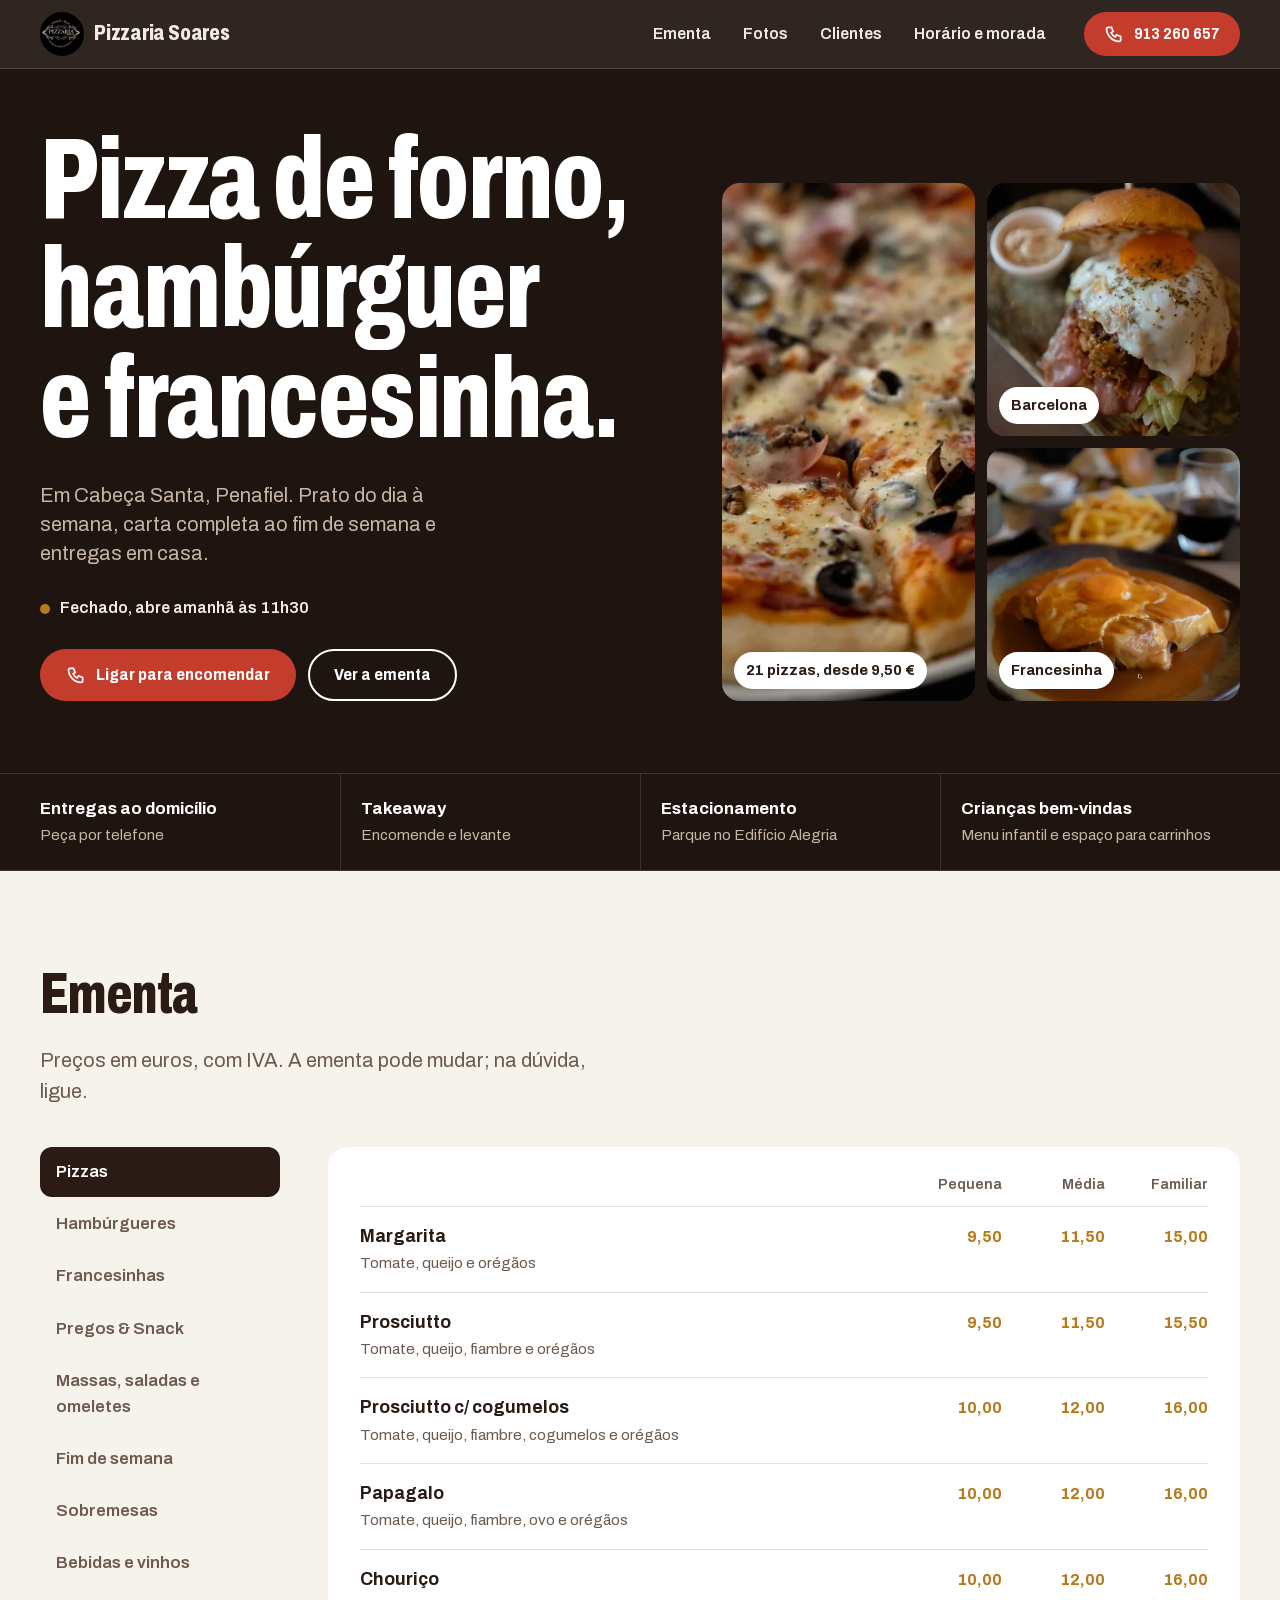
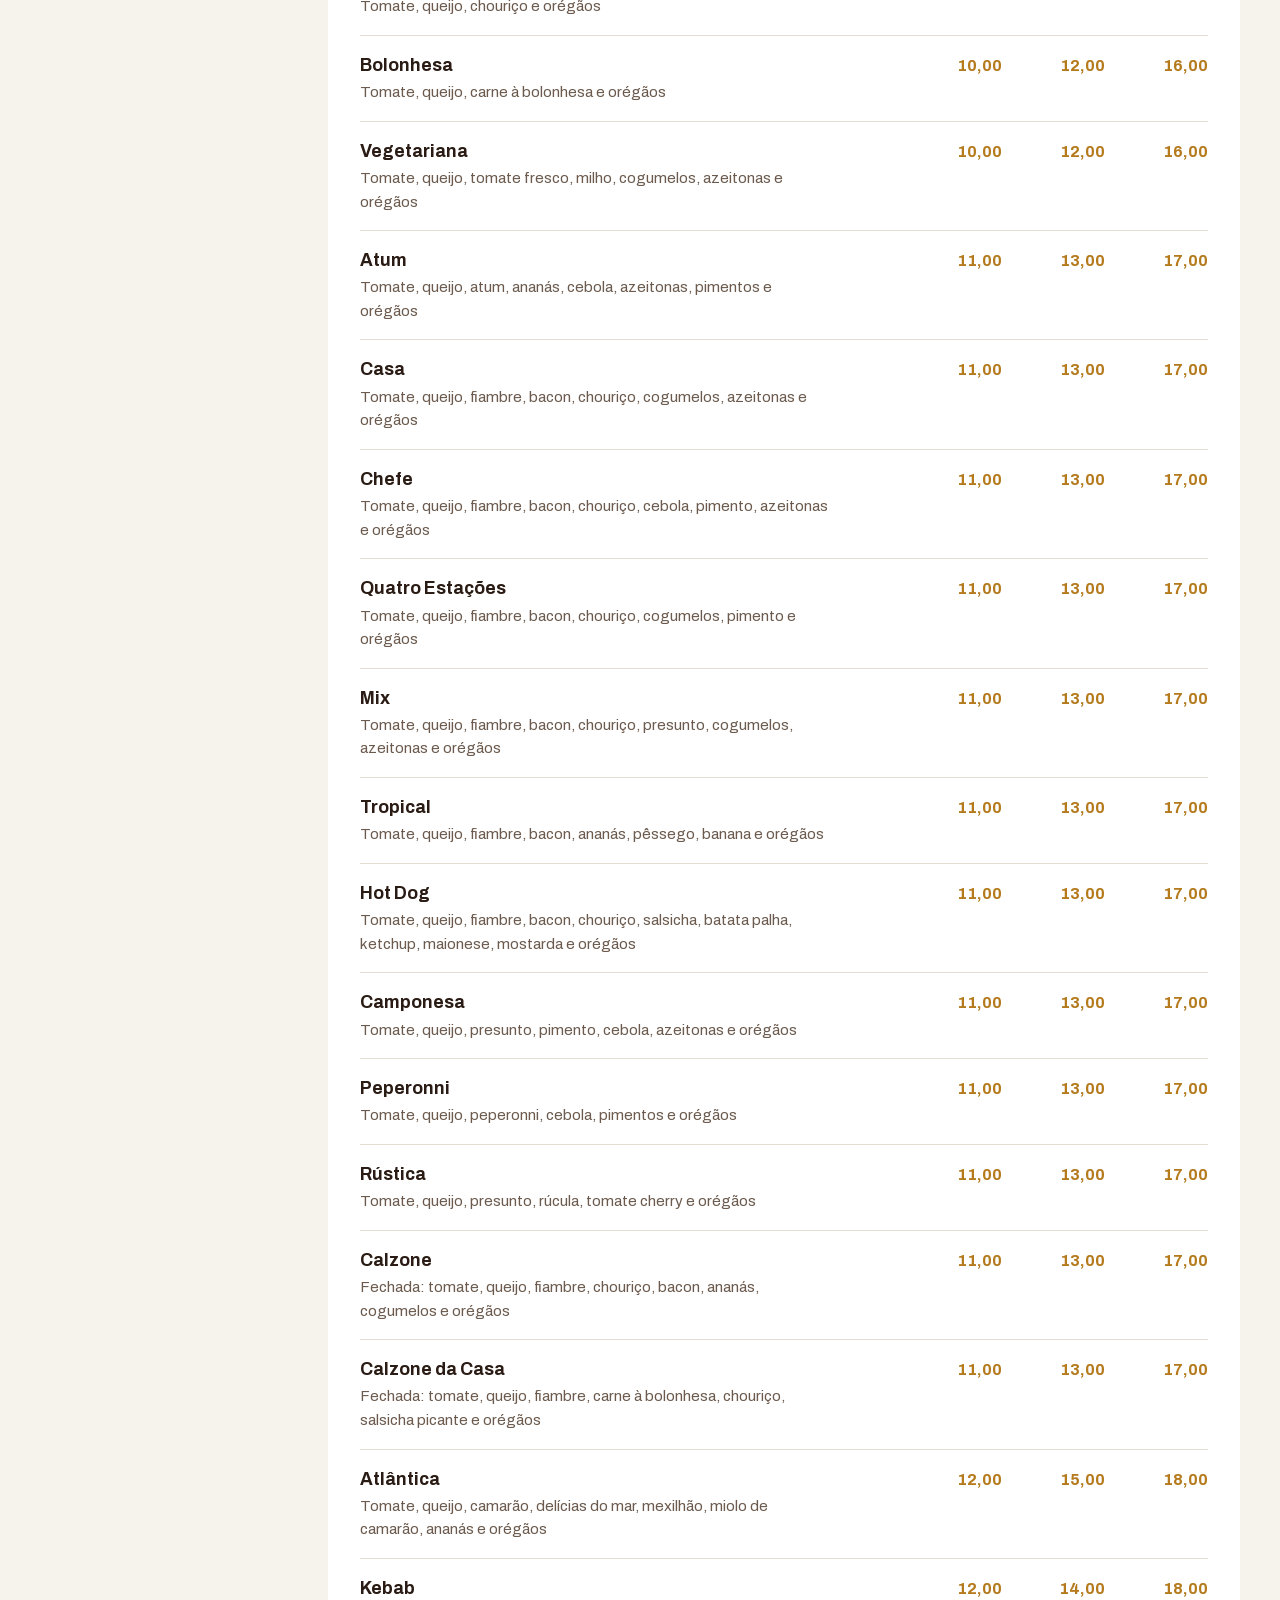
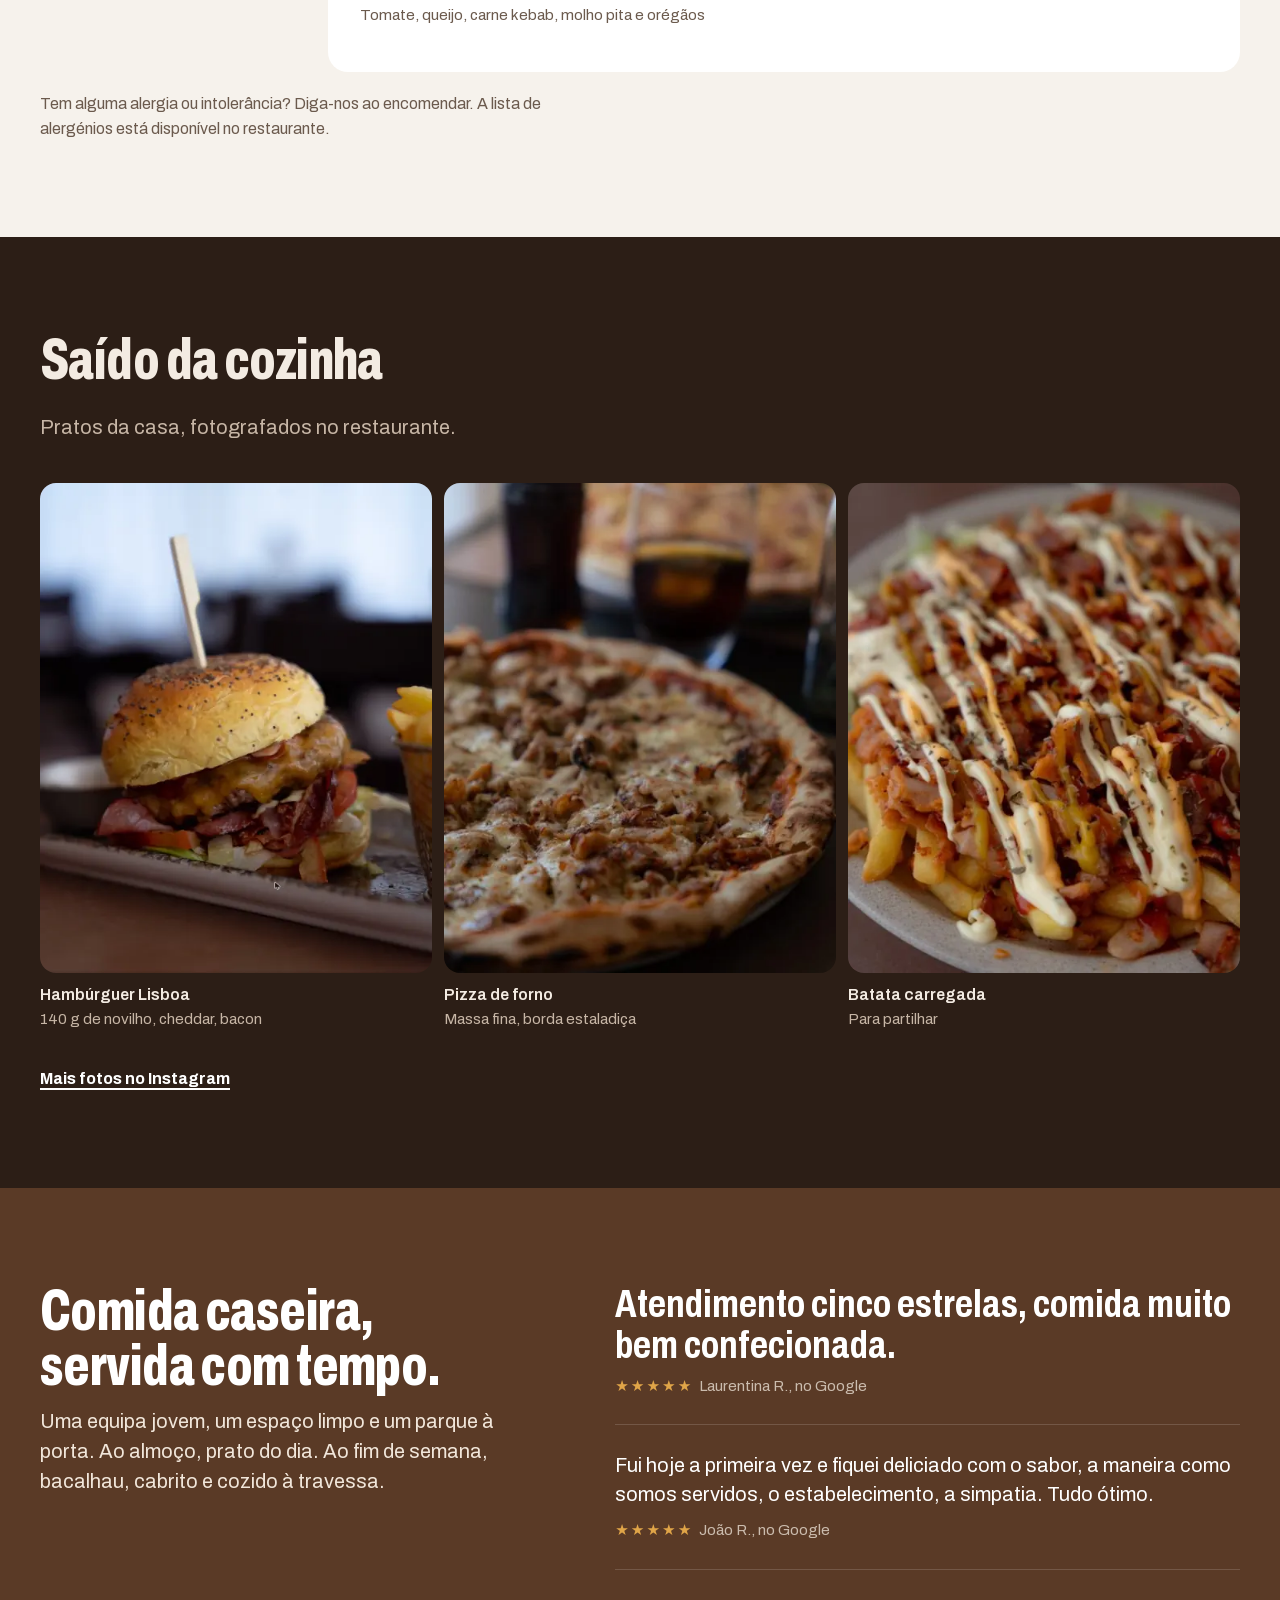
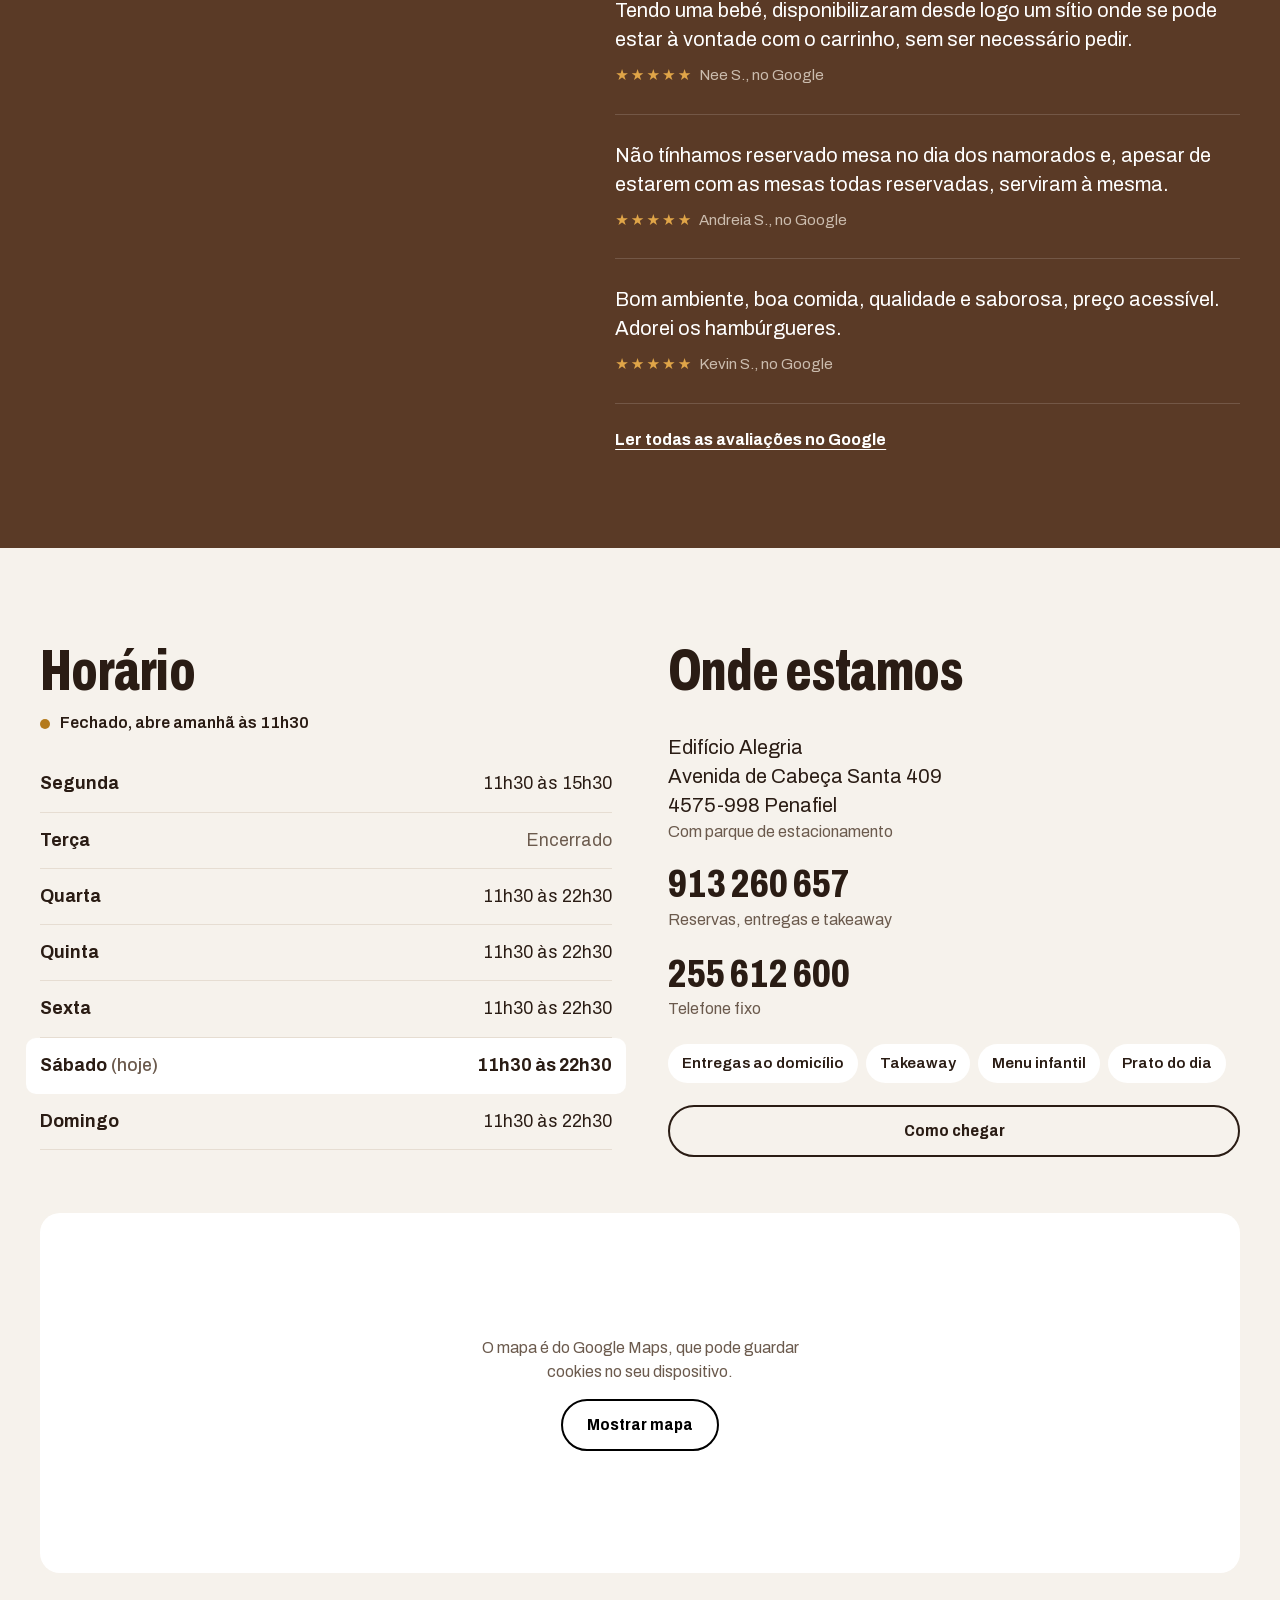
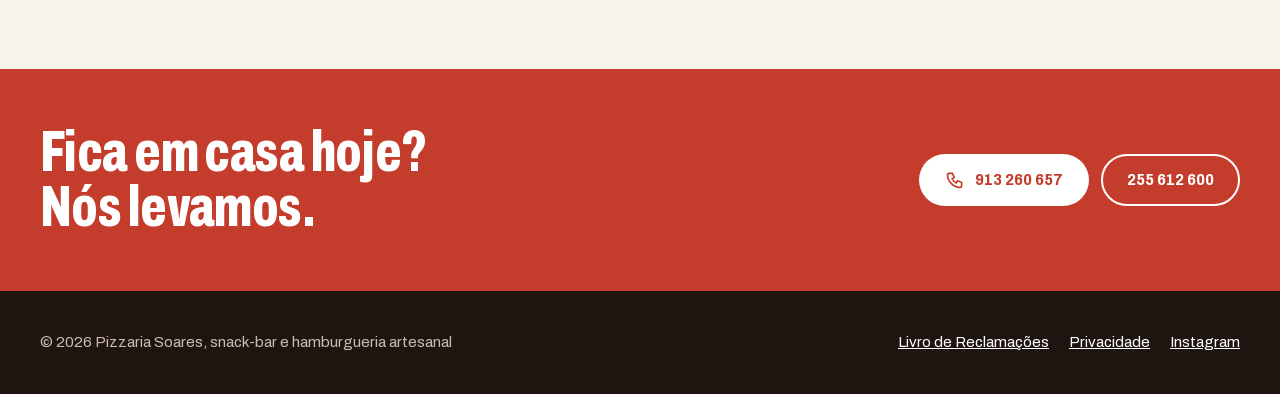
==== commit 8fddb17b: "Tom mais escuro: topo e fotos em castanho-escuro, avaliações no castanho da casa Co-Authored-By: Cla" ====
--- a/index.html
+++ b/index.html
@@ -6,7 +6,7 @@
 <title>Pizzaria Soares · Pizzas, hambúrgueres e francesinhas em Penafiel</title>
 <meta name="description" content="Pizzaria, snack-bar e hamburgueria artesanal em Cabeça Santa, Penafiel. Pizzas de forno, hambúrgueres, francesinhas e prato do dia. Entregas ao domicílio e takeaway: 913 260 657.">
 <link rel="canonical" href="https://jferreiradev93.github.io/pizzaria-soares/">
-<meta name="theme-color" content="#ffffff">
+<meta name="theme-color" content="#1f1510">
 <meta property="og:type" content="restaurant">
 <meta property="og:locale" content="pt_PT">
 <meta property="og:site_name" content="Pizzaria Soares">
--- a/css/style.css
+++ b/css/style.css
@@ -220,3 +220,33 @@
 .doc p{color:var(--muted);margin-bottom:12px}
 .doc a{color:var(--tomato)}
 @media print{.top,.order,.map,.tabs{display:none}}
+
+/* ---- Tom escuro: secções alternadas em castanho (logo + cartão de horário) ---- */
+:root{--deep:#1f1510;--deep-2:#2c1e16;--on-dark:#f3ebe2;--on-dark-muted:#c7b6a6;--line-dark:rgba(243,235,226,.14)}
+body{background:var(--flour)}
+.top{background:rgba(31,21,16,.92);border-bottom-color:var(--line-dark);color:var(--on-dark)}
+.links a:hover{background:rgba(255,255,255,.08)}
+.menu-btn{background:transparent;border-color:var(--line-dark);color:var(--on-dark)}
+@media (max-width:900px){.links{background:var(--deep);border-bottom-color:var(--line-dark)}.links a{border-bottom-color:var(--line-dark)}}
+.hero,.facts{background:var(--deep);color:var(--on-dark)}
+.hero h1{color:#fff}
+.hero .lead{color:var(--on-dark-muted)}
+.hero .btn-ghost{color:#fff}
+.hero .btn-ghost:hover{background:#fff;color:var(--deep);border-color:#fff}
+.plates figure{background:var(--deep-2)}
+.facts{border-block-color:var(--line-dark)}
+.facts li + li{border-left-color:var(--line-dark)}
+.facts li:nth-child(n+3){border-top-color:var(--line-dark)}
+.facts span{color:var(--on-dark-muted)}
+.facts b{color:#fff}
+#fotos{background:var(--deep-2);color:var(--on-dark)}
+#fotos .sec-sub,#fotos figcaption span{color:var(--on-dark-muted)}
+#fotos .ig{color:#fff}
+.voices{background:var(--bark)}
+.voices p.about{color:#f1e6da}
+.visit{background:var(--flour)}
+.hours li.today{background:#fff}
+.chips span{background:#fff}
+.map{background:#fff}
+footer.site{background:var(--deep)}
+@media (max-width:800px){.facts li:nth-child(3){border-left:0}}
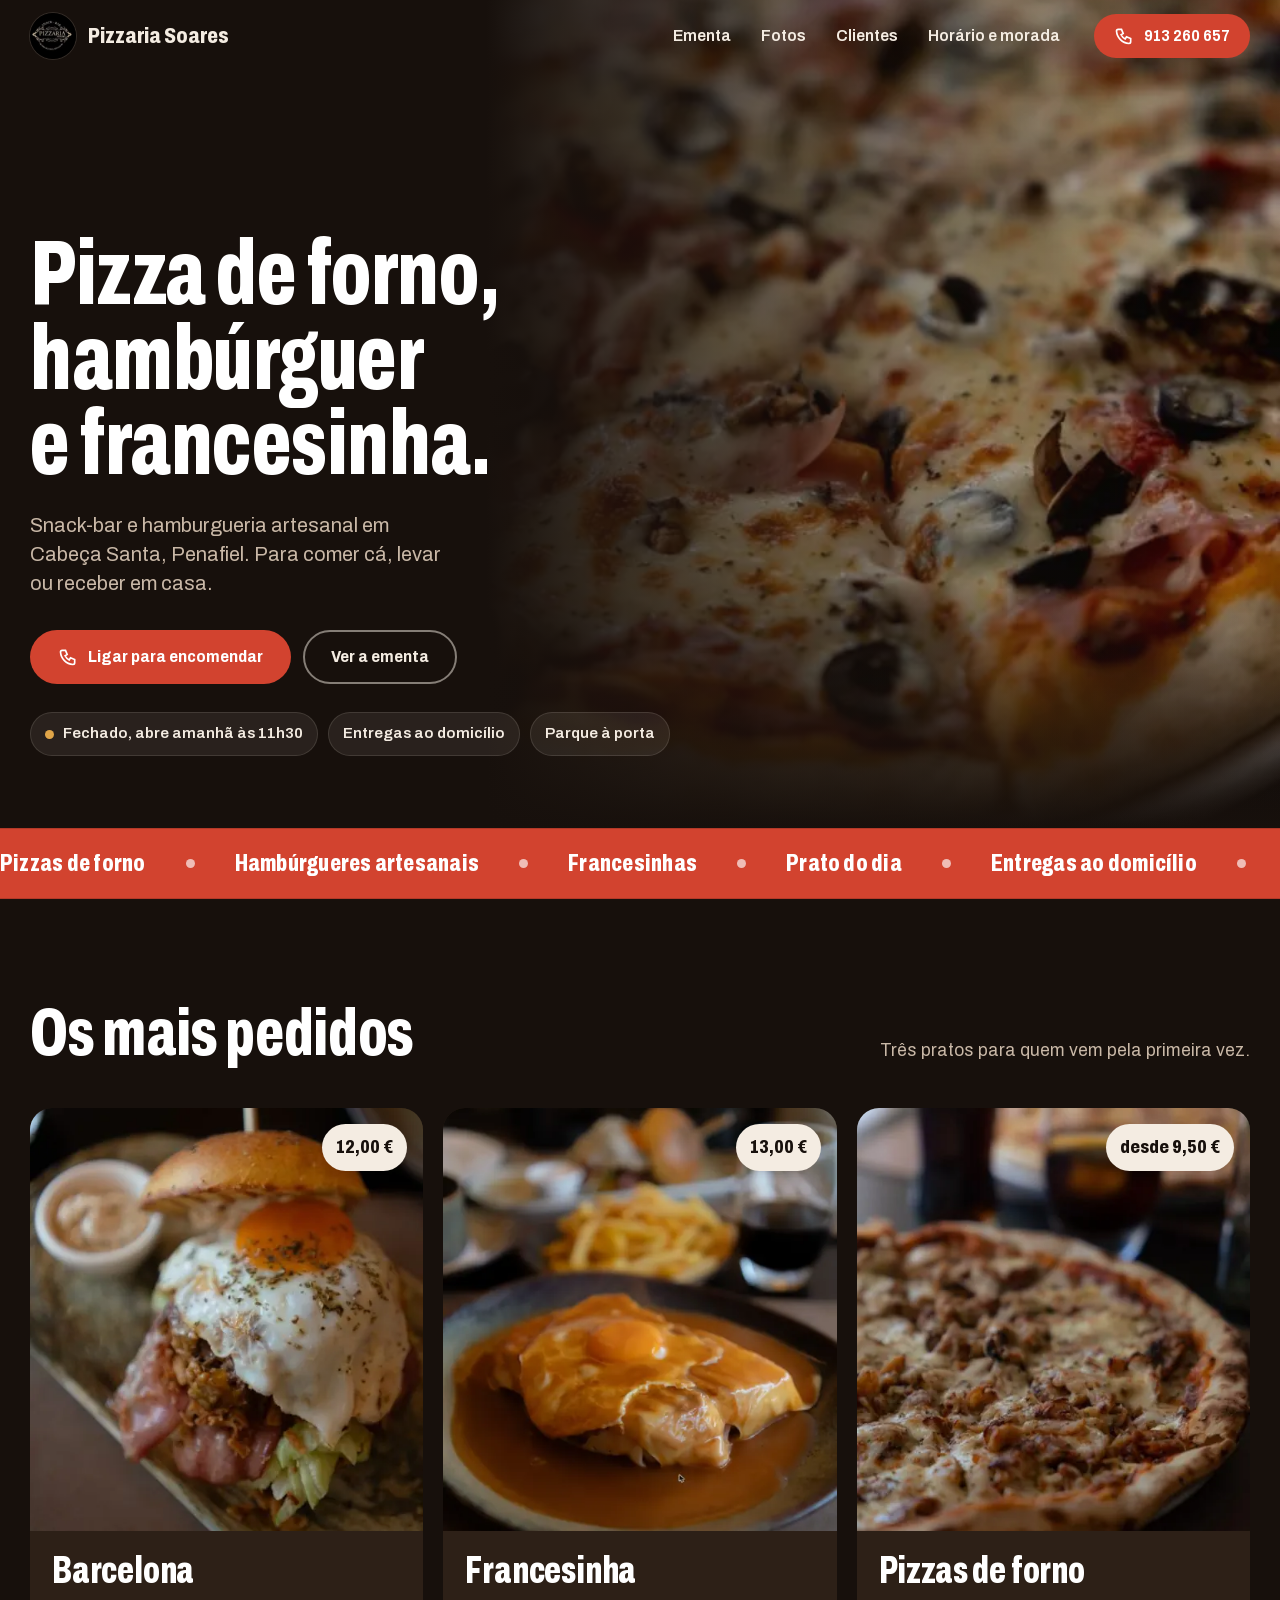
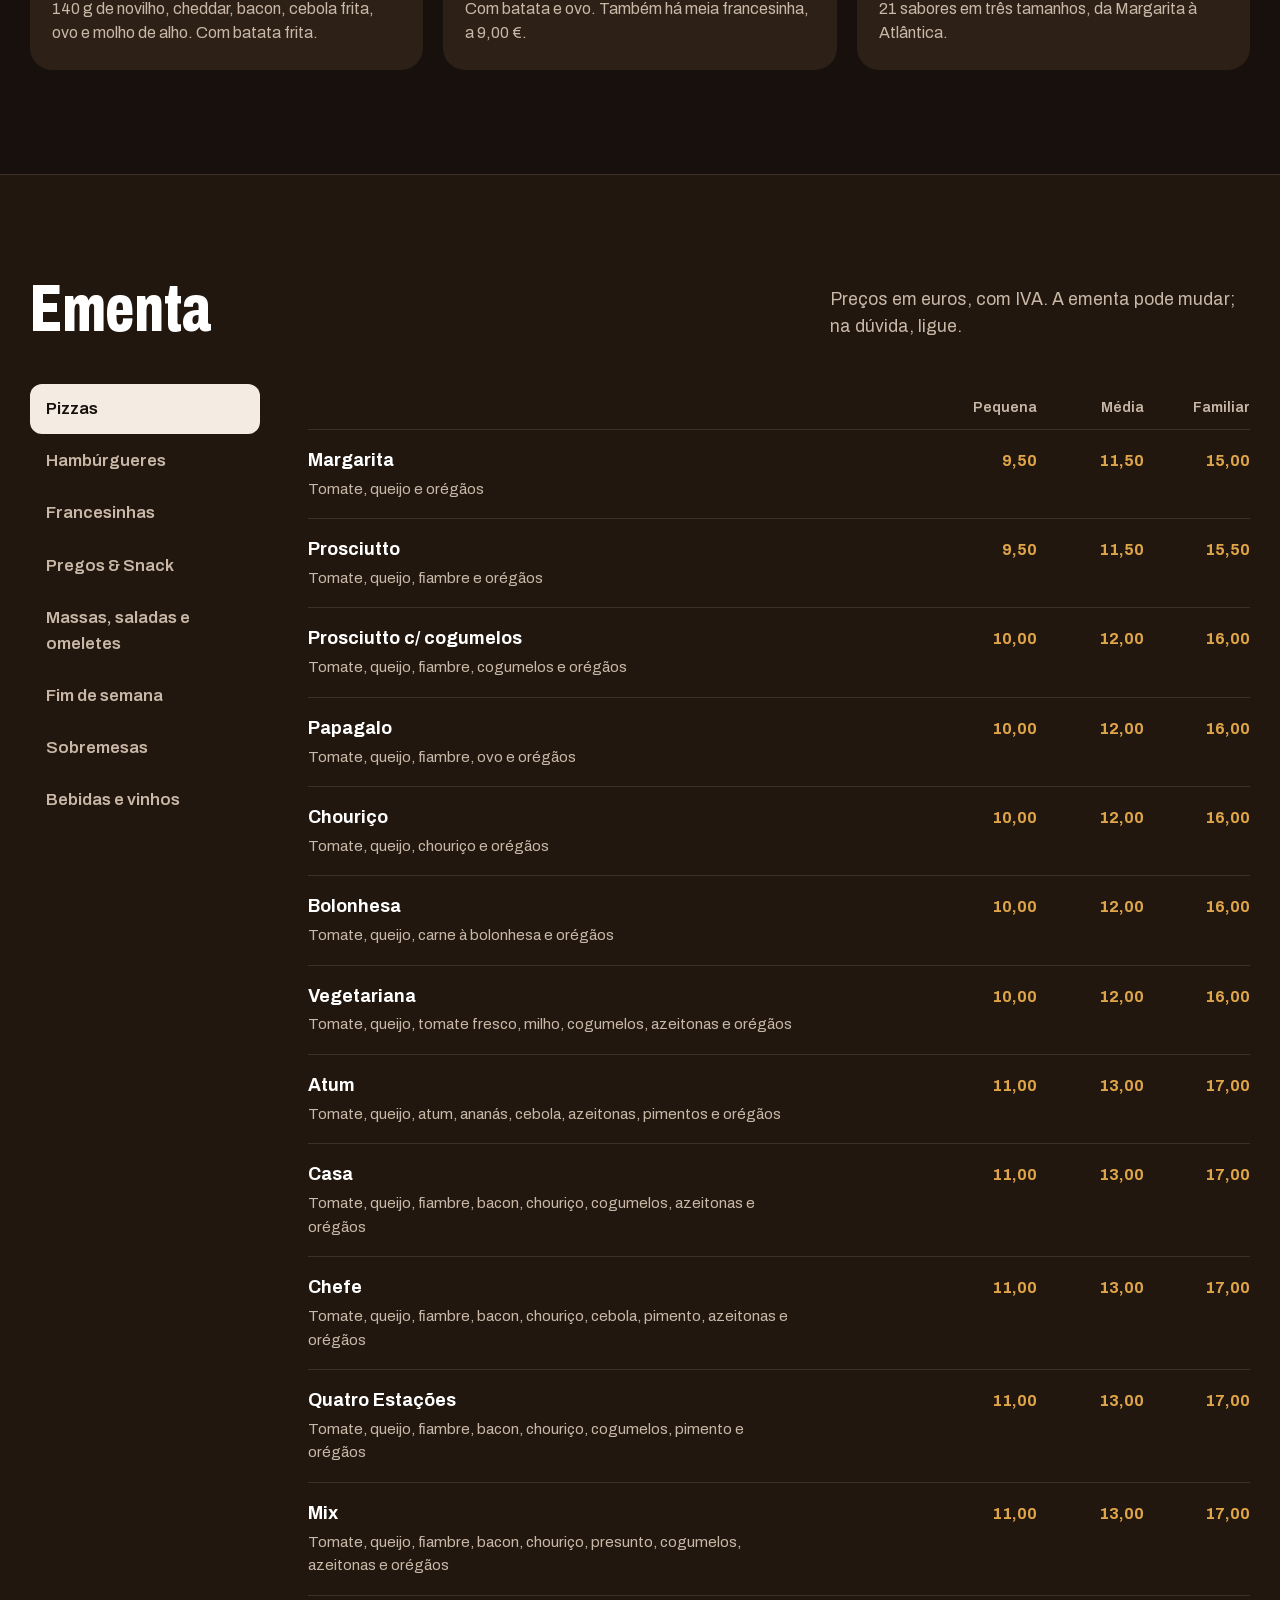
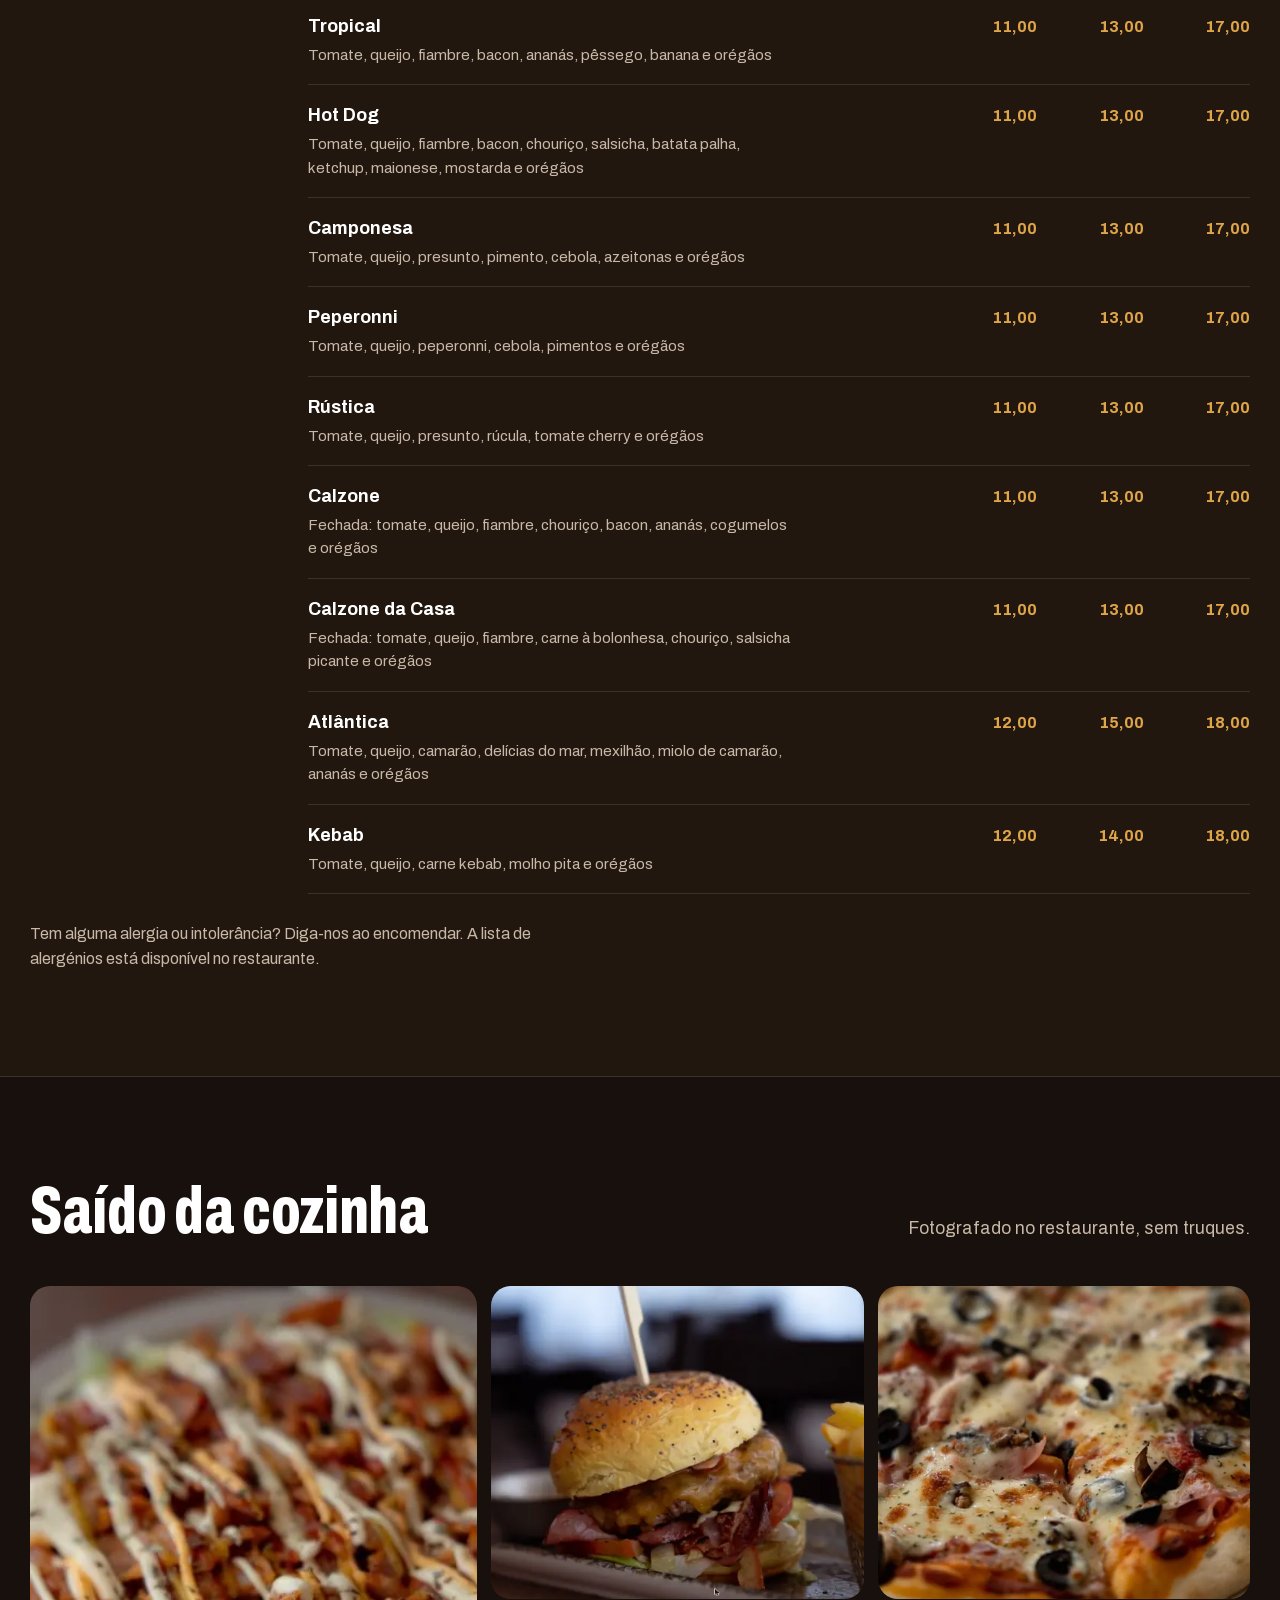
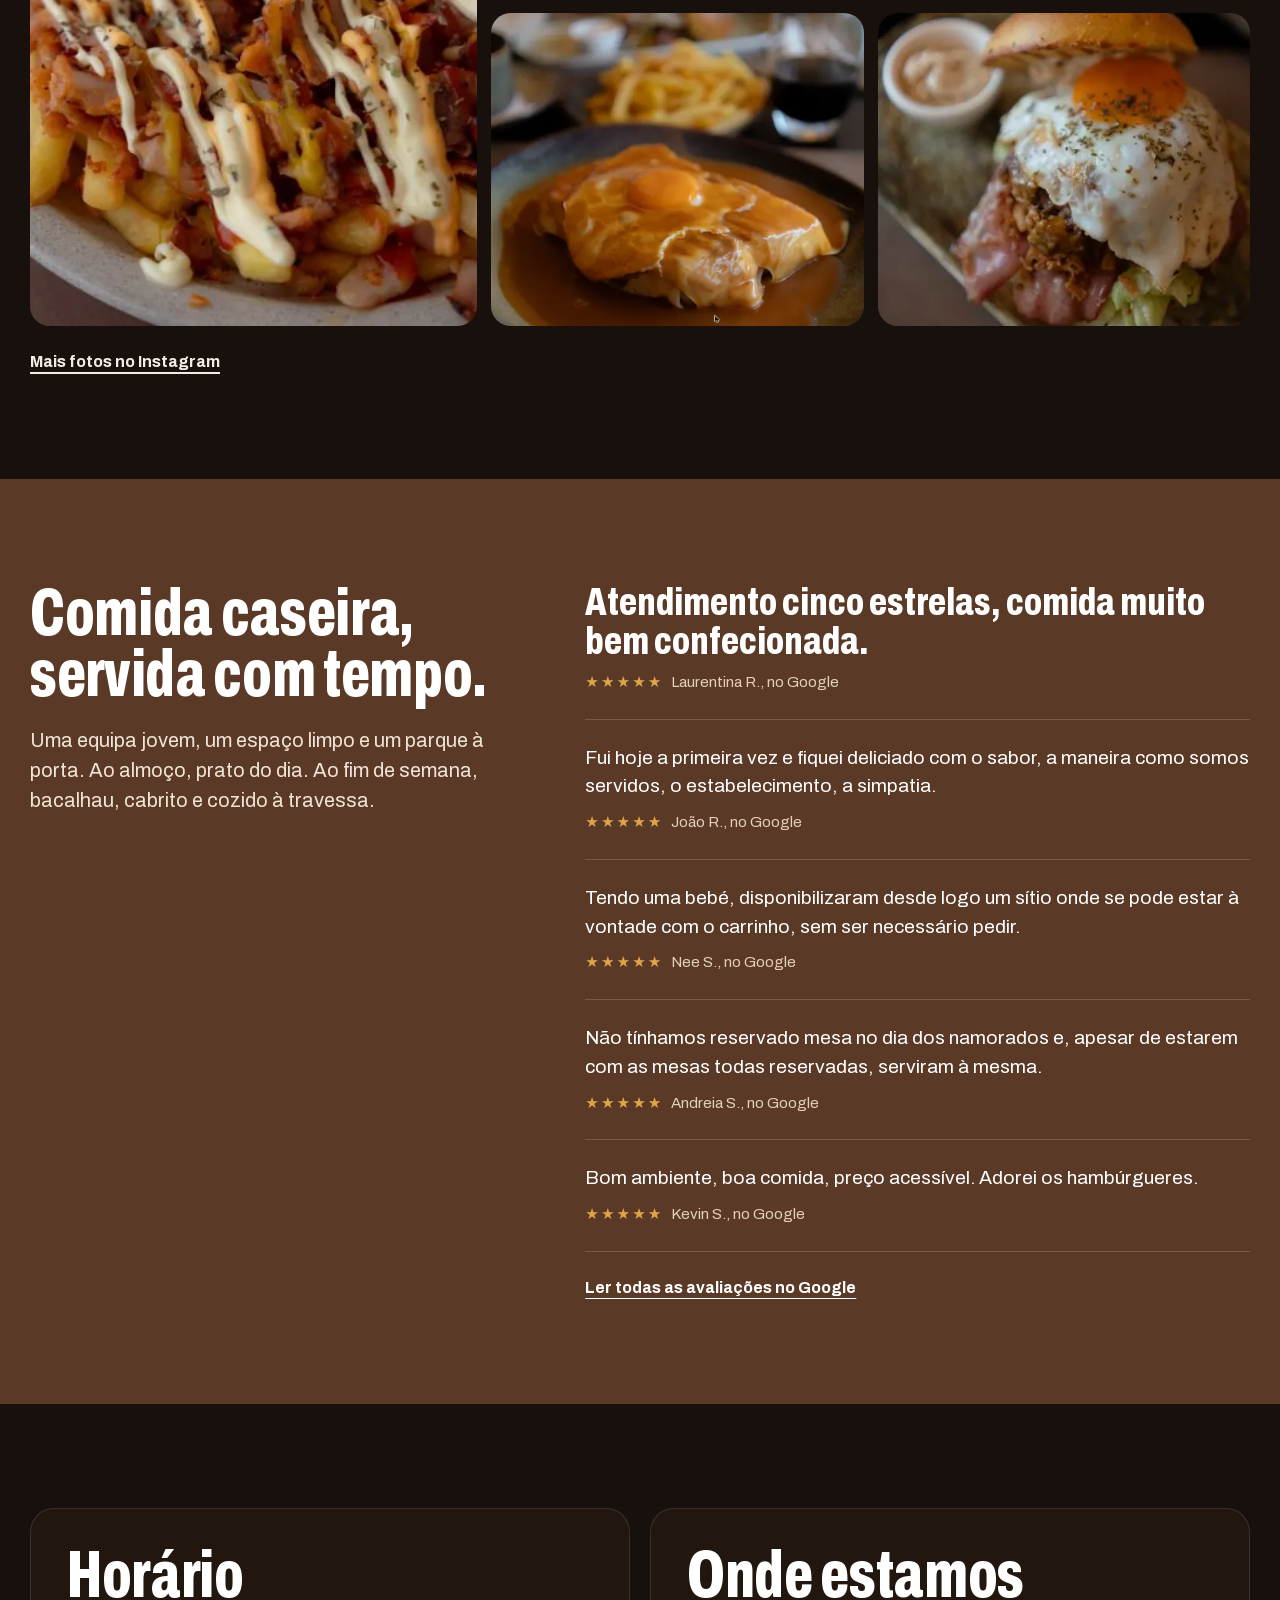
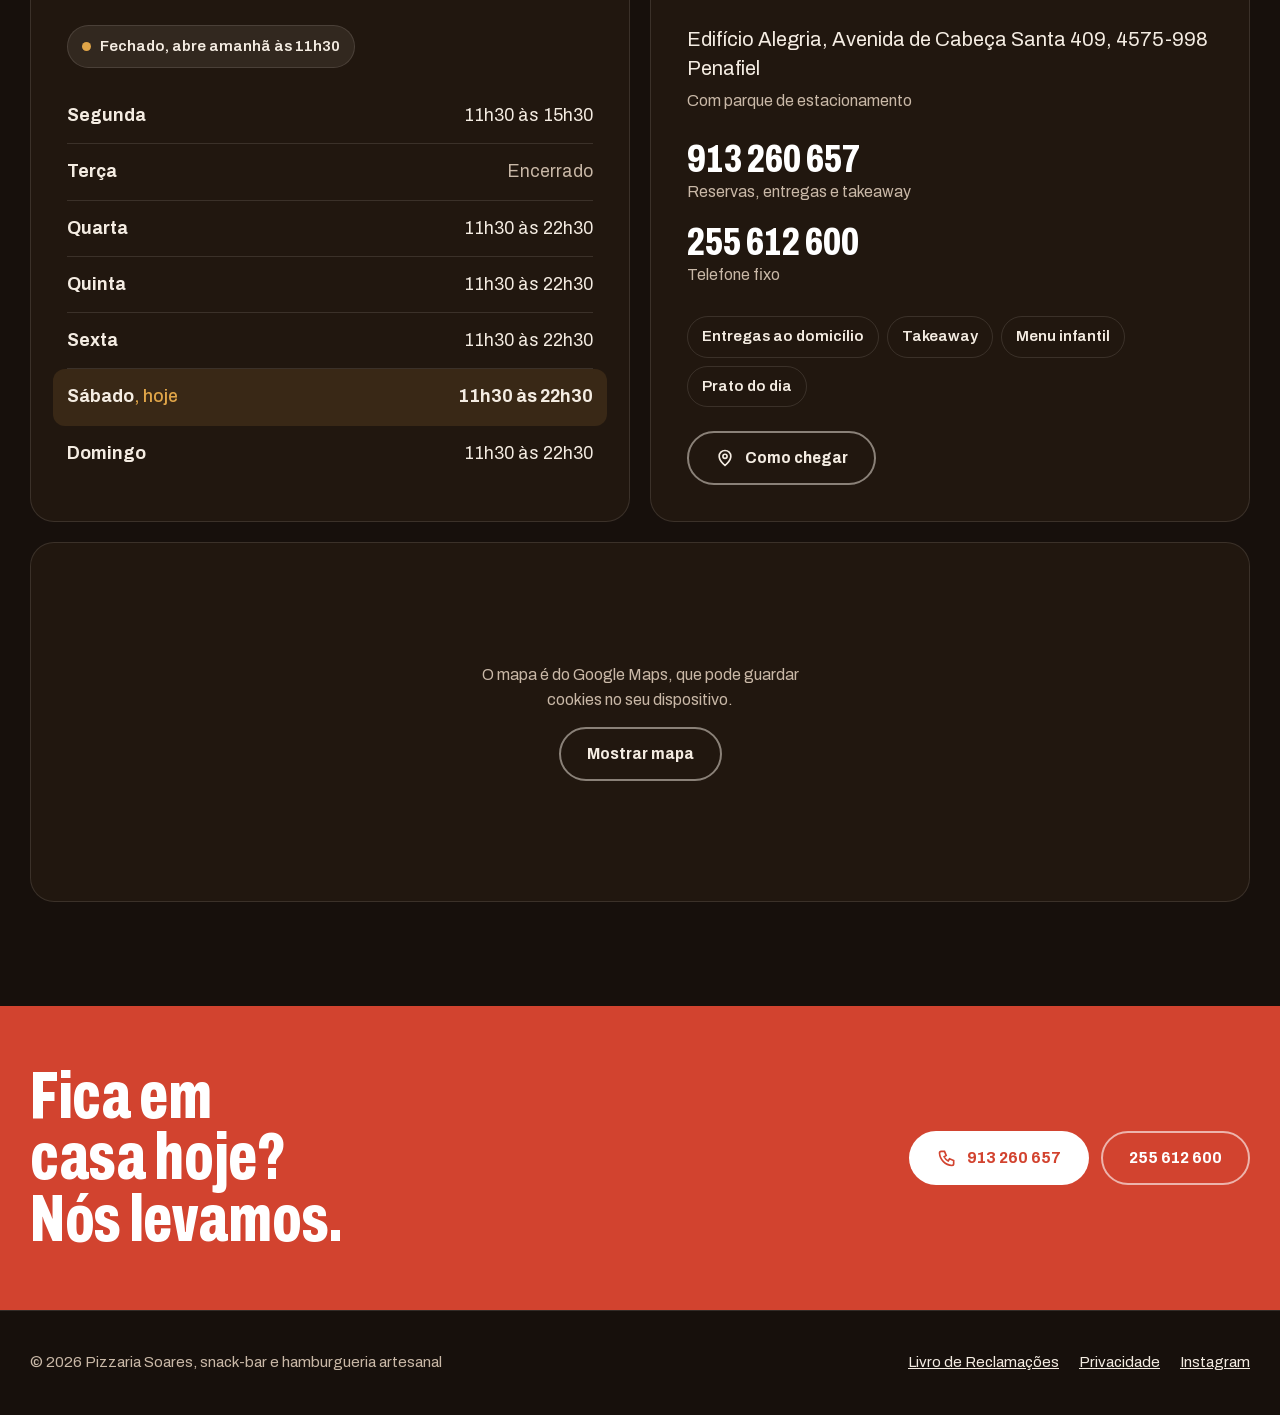
==== commit 340bd00a: "Redesign escuro: hero com foto, os mais pedidos, galeria em mosaico e barra de ligar no telemóvel Co" ====
--- a/index.html
+++ b/index.html
@@ -6,7 +6,7 @@
 <title>Pizzaria Soares · Pizzas, hambúrgueres e francesinhas em Penafiel</title>
 <meta name="description" content="Pizzaria, snack-bar e hamburgueria artesanal em Cabeça Santa, Penafiel. Pizzas de forno, hambúrgueres, francesinhas e prato do dia. Entregas ao domicílio e takeaway: 913 260 657.">
 <link rel="canonical" href="https://jferreiradev93.github.io/pizzaria-soares/">
-<meta name="theme-color" content="#1f1510">
+<meta name="theme-color" content="#17100c">
 <meta property="og:type" content="restaurant">
 <meta property="og:locale" content="pt_PT">
 <meta property="og:site_name" content="Pizzaria Soares">
@@ -53,51 +53,56 @@
 </head>
 <body>
 <a class="skip" href="#ementa">Saltar para a ementa</a>
-<header class="top">
+<header class="top" id="top">
   <div class="wrap">
-    <a class="brand" href="#inicio"><img src="img/logo.jpg" alt="" width="44" height="44"><b>Pizzaria Soares</b></a>
+    <a class="brand" href="#inicio"><img src="img/logo.jpg" alt="" width="46" height="46"><b>Pizzaria Soares</b></a>
     <nav class="links" id="navLinks" aria-label="Secções">
       <a href="#ementa">Ementa</a><a href="#fotos">Fotos</a><a href="#clientes">Clientes</a><a href="#visitar">Horário e morada</a>
     </nav>
-    <a class="btn btn-call" href="tel:+351913260657" aria-label="Ligar 913 260 657"><svg viewBox="0 0 24 24" fill="none" stroke="currentColor" stroke-width="2" aria-hidden="true"><path d="M5 4h4l2 5-2.5 1.5a11 11 0 0 0 5 5L15 13l5 2v4a2 2 0 0 1-2 2A16 16 0 0 1 3 6a2 2 0 0 1 2-2"/></svg><span>913 260 657</span></a>
+    <a class="btn btn-call" href="tel:+351913260657"><svg viewBox="0 0 24 24" fill="none" stroke="currentColor" stroke-width="2" aria-hidden="true"><path d="M5 4h4l2 5-2.5 1.5a11 11 0 0 0 5 5L15 13l5 2v4a2 2 0 0 1-2 2A16 16 0 0 1 3 6a2 2 0 0 1 2-2"/></svg>913 260 657</a>
     <button class="menu-btn" id="menuBtn" type="button" aria-expanded="false" aria-controls="navLinks" aria-label="Abrir menu"><svg viewBox="0 0 24 24" fill="none" stroke="currentColor" stroke-width="2" aria-hidden="true"><path d="M4 7h16M4 12h16M4 17h16"/></svg></button>
   </div>
 </header>
 
 <main id="inicio" tabindex="-1">
   <section class="hero">
-    <div class="wrap hero-grid">
-      <div class="hero-text">
-        <h1><span class="w">Pizza de forno,</span><span class="w">hambúrguer</span><span class="w">e francesinha.</span></h1>
-        <p class="lead">Em Cabeça Santa, Penafiel. Prato do dia à semana, carta completa ao fim de semana e entregas em casa.</p>
-        <p class="status" data-status hidden></p>
-        <div class="actions">
-          <a class="btn btn-call" href="tel:+351913260657"><svg viewBox="0 0 24 24" fill="none" stroke="currentColor" stroke-width="2" aria-hidden="true"><path d="M5 4h4l2 5-2.5 1.5a11 11 0 0 0 5 5L15 13l5 2v4a2 2 0 0 1-2 2A16 16 0 0 1 3 6a2 2 0 0 1 2-2"/></svg>Ligar para encomendar</a>
-          <a class="btn btn-ghost" href="#ementa">Ver a ementa</a>
-        </div>
-      </div>
-      <div class="plates">
-        <figure class="big"><picture><source srcset="img/pizza-hero.webp" type="image/webp"><img src="img/pizza-hero.jpg" alt="Pizza com fiambre, cogumelos e azeitonas" width="591" height="740" fetchpriority="high"></picture><figcaption>21 pizzas, desde 9,50 €</figcaption></figure>
-        <figure><picture><source srcset="img/burger-ovo.webp" type="image/webp"><img src="img/burger-ovo.jpg" alt="Hambúrguer com ovo estrelado e bacon" width="473" height="540"></picture><figcaption>Barcelona</figcaption></figure>
-        <figure><picture><source srcset="img/francesinha.webp" type="image/webp"><img src="img/francesinha.jpg" alt="Francesinha com ovo, molho e batata frita" width="490" height="613"></picture><figcaption>Francesinha</figcaption></figure>
-      </div>
-    </div>
-  </section>
-
-  <section class="facts" aria-label="Serviços">
-    <ul class="wrap">
-      <li><b>Entregas ao domicílio</b><span>Peça por telefone</span></li>
-      <li><b>Takeaway</b><span>Encomende e levante</span></li>
-      <li><b>Estacionamento</b><span>Parque no Edifício Alegria</span></li>
-      <li><b>Crianças bem-vindas</b><span>Menu infantil e espaço para carrinhos</span></li>
-    </ul>
+    <div class="hero-bg"><picture><source srcset="img/pizza-hero.webp" type="image/webp"><img src="img/pizza-hero.jpg" alt="Pizza da casa acabada de sair do forno" width="591" height="740" fetchpriority="high"></picture></div>
+    <div class="wrap">
+      <h1>Pizza de forno, hambúrguer e francesinha.</h1>
+      <p class="lead">Snack-bar e hamburgueria artesanal em Cabeça Santa, Penafiel. Para comer cá, levar ou receber em casa.</p>
+      <div class="row-cta">
+        <a class="btn btn-call" href="tel:+351913260657"><svg viewBox="0 0 24 24" fill="none" stroke="currentColor" stroke-width="2" aria-hidden="true"><path d="M5 4h4l2 5-2.5 1.5a11 11 0 0 0 5 5L15 13l5 2v4a2 2 0 0 1-2 2A16 16 0 0 1 3 6a2 2 0 0 1 2-2"/></svg>Ligar para encomendar</a>
+        <a class="btn btn-line" href="#ementa">Ver a ementa</a>
+      </div>
+      <div class="meta">
+        <span class="pill status" data-status hidden></span>
+        <span class="pill">Entregas ao domicílio</span>
+        <span class="pill">Parque à porta</span>
+      </div>
+    </div>
+  </section>
+
+  <div class="ribbon" aria-hidden="true"><div><span>Pizzas de forno</span><span>Hambúrgueres artesanais</span><span>Francesinhas</span><span>Prato do dia</span><span>Entregas ao domicílio</span><span>Takeaway</span><span>Pizzas de forno</span><span>Hambúrgueres artesanais</span><span>Francesinhas</span><span>Prato do dia</span><span>Entregas ao domicílio</span><span>Takeaway</span></div></div>
+
+  <section class="sec" id="favoritos" aria-labelledby="fav-title">
+    <div class="wrap">
+      <div class="sec-head">
+        <h2 id="fav-title">Os mais pedidos</h2>
+        <p>Três pratos para quem vem pela primeira vez.</p>
+      </div>
+      <div class="picks">
+        <article class="pick"><picture><source srcset="img/burger-ovo.webp" type="image/webp"><img src="img/burger-ovo.jpg" alt="Hambúrguer Barcelona com ovo estrelado e bacon" width="473" height="540" loading="lazy"></picture><span class="price">12,00 €</span><div class="body"><h3>Barcelona</h3><p>140 g de novilho, cheddar, bacon, cebola frita, ovo e molho de alho. Com batata frita.</p></div></article>
+        <article class="pick"><picture><source srcset="img/francesinha.webp" type="image/webp"><img src="img/francesinha.jpg" alt="Francesinha com ovo e molho, batata frita ao lado" width="490" height="613" loading="lazy"></picture><span class="price">13,00 €</span><div class="body"><h3>Francesinha</h3><p>Com batata e ovo. Também há meia francesinha, a 9,00 €.</p></div></article>
+        <article class="pick"><picture><source srcset="img/pizza-frango.webp" type="image/webp"><img src="img/pizza-frango.jpg" alt="Pizza de forno com borda alta" width="473" height="592" loading="lazy"></picture><span class="price">desde 9,50 €</span><div class="body"><h3>Pizzas de forno</h3><p>21 sabores em três tamanhos, da Margarita à Atlântica.</p></div></article>
+      </div>
+    </div>
   </section>
 
   <section class="sec menu" id="ementa" aria-labelledby="menu-title">
     <div class="wrap">
       <div class="sec-head">
-        <h2 class="sec-title" id="menu-title">Ementa</h2>
-        <p class="sec-sub">Preços em euros, com IVA. A ementa pode mudar; na dúvida, ligue.</p>
+        <h2 id="menu-title">Ementa</h2>
+        <p>Preços em euros, com IVA. A ementa pode mudar; na dúvida, ligue.</p>
       </div>
       <div class="menu-layout">
         <div class="tabs" role="tablist" aria-label="Categorias da ementa" id="tabs"></div>
@@ -111,13 +116,15 @@
   <section class="sec" id="fotos" aria-labelledby="fotos-title">
     <div class="wrap">
       <div class="sec-head">
-        <h2 class="sec-title" id="fotos-title">Saído da cozinha</h2>
-        <p class="sec-sub">Pratos da casa, fotografados no restaurante.</p>
-      </div>
-      <div class="reel">
-        <figure><picture><source srcset="img/burger.webp" type="image/webp"><img src="img/burger.jpg" alt="Hambúrguer com cheddar, bacon e tomate" width="490" height="613" loading="lazy"></picture><figcaption>Hambúrguer Lisboa<span>140 g de novilho, cheddar, bacon</span></figcaption></figure>
-        <figure><picture><source srcset="img/pizza-frango.webp" type="image/webp"><img src="img/pizza-frango.jpg" alt="Pizza de forno com borda alta" width="473" height="592" loading="lazy"></picture><figcaption>Pizza de forno<span>Massa fina, borda estaladiça</span></figcaption></figure>
-        <figure><picture><source srcset="img/batatas.webp" type="image/webp"><img src="img/batatas.jpg" alt="Batata frita com bacon, queijo e molhos" width="473" height="592" loading="lazy"></picture><figcaption>Batata carregada<span>Para partilhar</span></figcaption></figure>
+        <h2 id="fotos-title">Saído da cozinha</h2>
+        <p>Fotografado no restaurante, sem truques.</p>
+      </div>
+      <div class="bento">
+        <figure class="a"><picture><source srcset="img/batatas.webp" type="image/webp"><img src="img/batatas.jpg" alt="Batata frita com bacon, queijo e molhos" width="473" height="592" loading="lazy"></picture></figure>
+        <figure><picture><source srcset="img/burger.webp" type="image/webp"><img src="img/burger.jpg" alt="Hambúrguer com cheddar e bacon" width="490" height="613" loading="lazy"></picture></figure>
+        <figure><picture><source srcset="img/pizza-hero.webp" type="image/webp"><img src="img/pizza-hero.jpg" alt="Pizza com fiambre, cogumelos e azeitonas" width="591" height="740" loading="lazy"></picture></figure>
+        <figure><picture><source srcset="img/francesinha.webp" type="image/webp"><img src="img/francesinha.jpg" alt="Francesinha" width="490" height="613" loading="lazy"></picture></figure>
+        <figure><picture><source srcset="img/burger-ovo.webp" type="image/webp"><img src="img/burger-ovo.jpg" alt="Hambúrguer com ovo" width="473" height="540" loading="lazy"></picture></figure>
       </div>
       <a class="ig" href="https://www.instagram.com/pizzaria__soares/" target="_blank" rel="noopener">Mais fotos no Instagram</a>
     </div>
@@ -126,59 +133,59 @@
   <section class="sec voices" id="clientes" aria-labelledby="clientes-title">
     <div class="wrap grid">
       <div>
-        <h2 class="sec-title" id="clientes-title">Comida caseira, servida com tempo.</h2>
+        <h2 id="clientes-title">Comida caseira, servida com tempo.</h2>
         <p class="about">Uma equipa jovem, um espaço limpo e um parque à porta. Ao almoço, prato do dia. Ao fim de semana, bacalhau, cabrito e cozido à travessa.</p>
-        <!-- TODO: quando houver os dados do Google, acrescentar aqui a média e o nº de avaliações -->
-      </div>
-      <div class="quotes">
-        <blockquote class="quote lead-q"><p>Atendimento cinco estrelas, comida muito bem confecionada.</p><footer><span class="stars" aria-label="5 de 5 estrelas">★★★★★</span>Laurentina R., no Google</footer></blockquote>
-          <blockquote class="quote"><p>Fui hoje a primeira vez e fiquei deliciado com o sabor, a maneira como somos servidos, o estabelecimento, a simpatia. Tudo ótimo.</p><footer><span class="stars" aria-label="5 de 5 estrelas">★★★★★</span>João R., no Google</footer></blockquote>
+        <!-- TODO: acrescentar a média e o nº de avaliações do perfil Google -->
+      </div>
+      <div>
+        <blockquote class="quote big"><p>Atendimento cinco estrelas, comida muito bem confecionada.</p><footer><span class="stars" aria-label="5 de 5 estrelas">★★★★★</span>Laurentina R., no Google</footer></blockquote>
+          <blockquote class="quote"><p>Fui hoje a primeira vez e fiquei deliciado com o sabor, a maneira como somos servidos, o estabelecimento, a simpatia.</p><footer><span class="stars" aria-label="5 de 5 estrelas">★★★★★</span>João R., no Google</footer></blockquote>
           <blockquote class="quote"><p>Tendo uma bebé, disponibilizaram desde logo um sítio onde se pode estar à vontade com o carrinho, sem ser necessário pedir.</p><footer><span class="stars" aria-label="5 de 5 estrelas">★★★★★</span>Nee S., no Google</footer></blockquote>
           <blockquote class="quote"><p>Não tínhamos reservado mesa no dia dos namorados e, apesar de estarem com as mesas todas reservadas, serviram à mesma.</p><footer><span class="stars" aria-label="5 de 5 estrelas">★★★★★</span>Andreia S., no Google</footer></blockquote>
-          <blockquote class="quote"><p>Bom ambiente, boa comida, qualidade e saborosa, preço acessível. Adorei os hambúrgueres.</p><footer><span class="stars" aria-label="5 de 5 estrelas">★★★★★</span>Kevin S., no Google</footer></blockquote>
-        <a class="more-reviews" href="https://www.google.com/maps/search/?api=1&query=Pizzaria+Soares+Cabe%C3%A7a+Santa+Penafiel" target="_blank" rel="noopener">Ler todas as avaliações no Google</a>
+          <blockquote class="quote"><p>Bom ambiente, boa comida, preço acessível. Adorei os hambúrgueres.</p><footer><span class="stars" aria-label="5 de 5 estrelas">★★★★★</span>Kevin S., no Google</footer></blockquote>
+        <a class="more" href="https://www.google.com/maps/search/?api=1&query=Pizzaria+Soares+Cabe%C3%A7a+Santa+Penafiel" target="_blank" rel="noopener">Ler todas as avaliações no Google</a>
       </div>
     </div>
   </section>
 
   <section class="sec visit" id="visitar" aria-labelledby="visitar-title">
-    <div class="wrap">
-      <div class="grid">
-        <div>
-          <h2 class="sec-title" id="visitar-title">Horário</h2>
-          <p class="status" data-status hidden></p>
-          <ul class="hours" id="hours">
-            <li data-d="1"><b>Segunda</b><span class="h">11h30 às 15h30</span></li>
-            <li data-d="2" class="off"><b>Terça</b><span class="h">Encerrado</span></li>
-            <li data-d="3"><b>Quarta</b><span class="h">11h30 às 22h30</span></li>
-            <li data-d="4"><b>Quinta</b><span class="h">11h30 às 22h30</span></li>
-            <li data-d="5"><b>Sexta</b><span class="h">11h30 às 22h30</span></li>
-            <li data-d="6"><b>Sábado</b><span class="h">11h30 às 22h30</span></li>
-            <li data-d="0"><b>Domingo</b><span class="h">11h30 às 22h30</span></li>
-          </ul>
-        </div>
-        <div class="contact">
-          <h2 class="sec-title">Onde estamos</h2>
-          <p class="addr">Edifício Alegria<br>Avenida de Cabeça Santa 409<br>4575-998 Penafiel<span>Com parque de estacionamento</span></p>
+    <div class="wrap grid">
+      <div class="panel">
+        <h2 id="visitar-title">Horário</h2>
+        <span class="pill status" data-status hidden></span>
+        <ul class="hours" id="hours">
+          <li data-d="1"><b>Segunda</b><span class="h">11h30 às 15h30</span></li>
+          <li data-d="2" class="off"><b>Terça</b><span class="h">Encerrado</span></li>
+          <li data-d="3"><b>Quarta</b><span class="h">11h30 às 22h30</span></li>
+          <li data-d="4"><b>Quinta</b><span class="h">11h30 às 22h30</span></li>
+          <li data-d="5"><b>Sexta</b><span class="h">11h30 às 22h30</span></li>
+          <li data-d="6"><b>Sábado</b><span class="h">11h30 às 22h30</span></li>
+          <li data-d="0"><b>Domingo</b><span class="h">11h30 às 22h30</span></li>
+        </ul>
+      </div>
+      <div class="panel">
+        <h2>Onde estamos</h2>
+        <p class="addr">Edifício Alegria, Avenida de Cabeça Santa 409, 4575-998 Penafiel<span>Com parque de estacionamento</span></p>
+        <div class="tels">
           <a class="tel" href="tel:+351913260657"><b>913 260 657</b><span>Reservas, entregas e takeaway</span></a>
           <a class="tel" href="tel:+351255612600"><b>255 612 600</b><span>Telefone fixo</span></a>
-          <div class="chips"><span>Entregas ao domicílio</span><span>Takeaway</span><span>Menu infantil</span><span>Prato do dia</span></div>
-          <a class="btn btn-ghost" href="https://www.google.com/maps/dir/?api=1&destination=Pizzaria+Soares+Cabe%C3%A7a+Santa+Penafiel" target="_blank" rel="noopener">Como chegar</a>
         </div>
+        <div class="chips"><span>Entregas ao domicílio</span><span>Takeaway</span><span>Menu infantil</span><span>Prato do dia</span></div>
+        <a class="btn btn-line" href="https://www.google.com/maps/dir/?api=1&destination=Pizzaria+Soares+Cabe%C3%A7a+Santa+Penafiel" target="_blank" rel="noopener"><svg viewBox="0 0 24 24" fill="none" stroke="currentColor" stroke-width="2" aria-hidden="true"><path d="M12 21s-7-6.2-7-11a7 7 0 0 1 14 0c0 4.8-7 11-7 11z"/><circle cx="12" cy="10" r="2.5"/></svg>Como chegar</a>
       </div>
       <div class="map" id="map">
         <div class="map-consent">
           <p>O mapa é do Google Maps, que pode guardar cookies no seu dispositivo.</p>
-          <button class="btn btn-ghost" type="button" id="loadMap">Mostrar mapa</button>
+          <button class="btn btn-line" type="button" id="loadMap">Mostrar mapa</button>
         </div>
       </div>
     </div>
   </section>
 
-  <section class="order" aria-label="Encomendar">
+  <section class="close" aria-label="Encomendar">
     <div class="wrap">
       <h2>Fica em casa hoje? Nós levamos.</h2>
-      <div class="btns"><a class="btn" href="tel:+351913260657"><svg viewBox="0 0 24 24" fill="none" stroke="currentColor" stroke-width="2" aria-hidden="true"><path d="M5 4h4l2 5-2.5 1.5a11 11 0 0 0 5 5L15 13l5 2v4a2 2 0 0 1-2 2A16 16 0 0 1 3 6a2 2 0 0 1 2-2"/></svg>913 260 657</a><a class="btn btn-ghost" href="tel:+351255612600">255 612 600</a></div>
+      <div class="btns"><a class="btn" href="tel:+351913260657"><svg viewBox="0 0 24 24" fill="none" stroke="currentColor" stroke-width="2" aria-hidden="true"><path d="M5 4h4l2 5-2.5 1.5a11 11 0 0 0 5 5L15 13l5 2v4a2 2 0 0 1-2 2A16 16 0 0 1 3 6a2 2 0 0 1 2-2"/></svg>913 260 657</a><a class="btn btn-line" href="tel:+351255612600">255 612 600</a></div>
     </div>
   </section>
 </main>
@@ -189,6 +196,11 @@
     <nav aria-label="Ligações legais"><a href="https://www.livroreclamacoes.pt" target="_blank" rel="noopener">Livro de Reclamações</a><a href="privacidade.html">Privacidade</a><a href="https://www.instagram.com/pizzaria__soares/" target="_blank" rel="noopener">Instagram</a></nav>
   </div>
 </footer>
+
+<div class="dock" aria-label="Ações rápidas">
+  <a class="btn btn-call" href="tel:+351913260657"><svg viewBox="0 0 24 24" fill="none" stroke="currentColor" stroke-width="2" aria-hidden="true"><path d="M5 4h4l2 5-2.5 1.5a11 11 0 0 0 5 5L15 13l5 2v4a2 2 0 0 1-2 2A16 16 0 0 1 3 6a2 2 0 0 1 2-2"/></svg>Ligar</a>
+  <a class="btn btn-line" href="https://www.google.com/maps/dir/?api=1&destination=Pizzaria+Soares+Cabe%C3%A7a+Santa+Penafiel" target="_blank" rel="noopener"><svg viewBox="0 0 24 24" fill="none" stroke="currentColor" stroke-width="2" aria-hidden="true"><path d="M12 21s-7-6.2-7-11a7 7 0 0 1 14 0c0 4.8-7 11-7 11z"/><circle cx="12" cy="10" r="2.5"/></svg>Como chegar</a>
+</div>
 <script src="js/main.js" defer></script>
 </body>
 </html>
--- a/css/style.css
+++ b/css/style.css
@@ -1,252 +1,235 @@
 @font-face{font-family:"Archivo";font-style:normal;font-weight:100 900;font-stretch:62% 125%;font-display:swap;src:url(../fonts/archivo-normal.woff2) format("woff2")}
 
 /*
-  Pizzaria Soares
-  Cores tiradas da casa: castanho do cartão de horário, ocre dos títulos da ementa,
-  vermelho de tomate só para ações. Uma família tipográfica (Archivo) usada em duas larguras:
-  condensada e pesada nos títulos, normal no texto.
+  Pizzaria Soares · "forno à noite"
+  Página escura de raiz: castanho quase preto do logo, castanho do cartão de horário
+  para as secções de pausa, ocre dos preços da ementa e vermelho de tomate só para ligar.
+  Archivo em duas larguras: condensada e pesada nos títulos, normal no texto.
 */
 :root{
-  --white:#ffffff;
-  --flour:#f6f2ec;      /* fundo alternado, papel da ementa mais frio */
-  --espresso:#2a1c14;   /* texto e faixas escuras */
-  --bark:#5a3a26;       /* castanho do cartão de horário */
-  --ochre:#b47a1c;      /* preços e detalhes (AA em branco a 18px+) */
-  --tomato:#c43d2c;     /* só ações */
-  --muted:#6b5a4d;
-  --line:#e6ddd2;
+  --night:#17100c;
+  --oven:#21170f;
+  --ember:#2d2017;
+  --bark:#5a3a26;
+  --cream:#f4ece2;
+  --cream-2:#c9b8a7;
+  --ochre:#e0a548;
+  --tomato:#d2432f;
+  --tomato-2:#b5331f;
+  --line:rgba(244,236,226,.12);
   --f:"Archivo","Arial Narrow",system-ui,sans-serif;
-  --step-0:1rem;--step-1:1.25rem;--step-2:1.6rem;--step-3:2.4rem;--step-4:3.6rem;--step-5:clamp(3.2rem,9vw,7.5rem);
-  --gutter:max(20px,env(safe-area-inset-left,0px));
+  --s1:1.25rem;--s2:1.6rem;--s3:2.4rem;--s4:clamp(2.6rem,5.2vw,4.4rem);--s5:clamp(3.2rem,7.2vw,6.6rem);
+  --gl:max(20px,env(safe-area-inset-left,0px));--gr:max(20px,env(safe-area-inset-right,0px));
+  color-scheme:dark;
 }
 *{box-sizing:border-box}
 [hidden]{display:none!important}
 html{scroll-behavior:smooth;-webkit-text-size-adjust:100%}
-@media (prefers-reduced-motion:reduce){html{scroll-behavior:auto}*{transition:none!important;animation:none!important}}
-body{margin:0;background:var(--white);color:var(--espresso);font:400 var(--step-0)/1.55 var(--f);font-stretch:100%;-webkit-font-smoothing:antialiased}
+body{margin:0;background:var(--night);color:var(--cream);font:400 1rem/1.55 var(--f);-webkit-font-smoothing:antialiased}
 img{max-width:100%;height:auto;display:block}
 a{color:inherit}
-h1,h2,h3{margin:0;font-stretch:68%;font-weight:800;line-height:.95;letter-spacing:-.01em;text-wrap:balance}
 p{margin:0}
-:focus-visible{outline:3px solid var(--tomato);outline-offset:3px}
-.wrap{max-width:1240px;margin:0 auto;padding-left:var(--gutter);padding-right:max(20px,env(safe-area-inset-right,0px))}
-.skip{position:absolute;left:-9999px;top:8px;z-index:60;background:var(--espresso);color:#fff;padding:10px 14px}
+h1,h2,h3{margin:0;font-weight:800;font-stretch:66%;line-height:.92;letter-spacing:-.005em;text-wrap:balance}
+:focus-visible{outline:3px solid var(--ochre);outline-offset:3px}
+.wrap{max-width:1260px;margin:0 auto;padding-left:var(--gl);padding-right:var(--gr)}
+.skip{position:absolute;left:-9999px;top:8px;z-index:90;background:var(--ochre);color:var(--night);padding:10px 14px;font-weight:700}
 .skip:focus{left:16px}
+@media (prefers-reduced-motion:reduce){html{scroll-behavior:auto}*,*::before{animation:none!important;transition:none!important}}
 
 /* Botões */
-.btn{display:inline-flex;align-items:center;justify-content:center;gap:10px;min-height:52px;padding:0 24px;border-radius:999px;font:700 1.05rem/1 var(--f);font-stretch:85%;text-decoration:none;cursor:pointer;border:2px solid transparent;transition:transform .15s,background .15s}
+.btn{display:inline-flex;align-items:center;justify-content:center;gap:10px;min-height:54px;padding:0 26px;border-radius:999px;font:700 1.05rem/1 var(--f);font-stretch:88%;text-decoration:none;border:2px solid transparent;cursor:pointer;transition:background .15s,color .15s,transform .15s}
 .btn:active{transform:scale(.98)}
+.btn svg{width:20px;height:20px;flex:none}
 .btn-call{background:var(--tomato);color:#fff}
-.btn-call:hover{background:#a8311f}
-.btn-ghost{border-color:currentColor;background:transparent}
-.btn-ghost:hover{background:var(--espresso);color:#fff;border-color:var(--espresso)}
-.btn svg{width:20px;height:20px}
+.btn-call:hover{background:var(--tomato-2)}
+.btn-line{border-color:rgba(244,236,226,.5);color:var(--cream);background:transparent}
+.btn-line:hover{background:var(--cream);color:var(--night);border-color:var(--cream)}
 
 /* Cabeçalho */
-.top{position:sticky;top:0;z-index:40;background:rgba(255,255,255,.94);backdrop-filter:saturate(1.4) blur(10px);border-bottom:1px solid var(--line);padding-top:env(safe-area-inset-top,0px)}
-.top .wrap{display:flex;align-items:center;gap:24px;min-height:68px}
-.brand{display:flex;align-items:center;gap:10px;text-decoration:none;margin-right:auto}
-.brand img{width:44px;height:44px;border-radius:50%}
-.brand b{font-weight:800;font-stretch:75%;font-size:1.35rem;letter-spacing:-.01em}
-.links{display:flex;gap:4px}
-.links a{text-decoration:none;font-weight:600;padding:10px 14px;border-radius:999px}
-.links a:hover{background:var(--flour)}
+.top{position:fixed;inset:0 0 auto;z-index:50;padding-top:env(safe-area-inset-top,0px);transition:background .25s,border-color .25s;border-bottom:1px solid transparent}
+.top.solid{background:rgba(23,16,12,.94);backdrop-filter:blur(10px);border-bottom-color:var(--line)}
+.top .wrap{display:flex;align-items:center;gap:20px;min-height:72px}
+.brand{display:flex;align-items:center;gap:12px;text-decoration:none;margin-right:auto}
+.brand img{width:46px;height:46px;border-radius:50%;box-shadow:0 0 0 1px var(--line)}
+.brand b{font-weight:800;font-stretch:75%;font-size:1.4rem}
+.links{display:flex;gap:2px}
+.links a{text-decoration:none;font-weight:600;padding:10px 14px;border-radius:999px;color:var(--cream)}
+.links a:hover{background:rgba(244,236,226,.08)}
 .top .btn{min-height:44px;padding:0 18px;font-size:.98rem}
-.menu-btn{display:none;width:44px;height:44px;border-radius:50%;border:1px solid var(--line);background:#fff;color:var(--espresso);cursor:pointer;align-items:center;justify-content:center}
+.menu-btn{display:none;width:44px;height:44px;border-radius:50%;border:1px solid var(--line);background:transparent;color:var(--cream);cursor:pointer;align-items:center;justify-content:center}
 .menu-btn svg{width:22px;height:22px}
-@media (max-width:900px){
+@media (max-width:920px){
   .menu-btn{display:inline-flex}
-  .links{position:fixed;left:0;right:0;top:calc(69px + env(safe-area-inset-top,0px));flex-direction:column;gap:0;background:#fff;border-bottom:1px solid var(--line);padding:6px var(--gutter) 16px;transform:translateY(-6px);opacity:0;visibility:hidden;transition:opacity .18s,transform .18s,visibility .18s}
-  .links.open{opacity:1;transform:none;visibility:visible}
-  .links a{padding:16px 0;border-radius:0;border-bottom:1px solid var(--line);font-size:1.1rem}
-  .top .btn-call span{display:none}
-  .top .btn-call{width:44px;padding:0}
+  .links{position:fixed;left:0;right:0;top:calc(72px + env(safe-area-inset-top,0px));flex-direction:column;gap:0;background:var(--night);border-bottom:1px solid var(--line);padding:4px var(--gr) 16px var(--gl);opacity:0;visibility:hidden;transform:translateY(-6px);transition:opacity .18s,transform .18s,visibility .18s}
+  .links.open{opacity:1;visibility:visible;transform:none}
+  .links a{padding:16px 0;border-radius:0;border-bottom:1px solid var(--line);font-size:1.15rem}
+  .top .btn-call{display:none}
 }
 
 /* Hero */
-.hero{padding-block:56px 72px;overflow:hidden}
-.hero-grid{display:grid;grid-template-columns:minmax(0,1.1fr) minmax(0,.9fr);gap:48px;align-items:end}
-.hero h1{font-size:var(--step-5);text-transform:none}
-.hero h1 .w{display:block}
-.hero-text{display:grid;gap:28px}
-.lead{font-size:var(--step-1);color:var(--muted);max-width:34ch;line-height:1.45}
-.actions{display:flex;flex-wrap:wrap;gap:12px;align-items:center}
-.status{display:inline-flex;align-items:center;gap:10px;font-weight:600;font-size:1rem}
-.status::before{content:"";width:10px;height:10px;border-radius:50%;background:var(--muted)}
-.status.open::before{background:#2f9e44;box-shadow:0 0 0 5px rgba(47,158,68,.15)}
+.hero{position:relative;min-height:min(92vh,860px);display:flex;align-items:flex-end;overflow:hidden;isolation:isolate;padding-top:72px}
+.hero-bg{position:absolute;inset:0 0 0 auto;width:min(62%,900px);z-index:-2}
+.hero-bg img{width:100%;height:100%;object-fit:cover}
+.hero::before{content:"";position:absolute;inset:0;z-index:-1;background:linear-gradient(90deg,var(--night) 38%,rgba(23,16,12,.55) 62%,rgba(23,16,12,.15)),linear-gradient(0deg,var(--night) 0,transparent 30%)}
+.hero .wrap{width:100%;padding-block:64px 72px}
+.hero h1{font-size:var(--s5);color:#fff;max-width:12ch}
+.hero .lead{margin-top:26px;font-size:var(--s1);color:var(--cream-2);max-width:36ch;line-height:1.45}
+.hero .row-cta{display:flex;flex-wrap:wrap;gap:12px;margin-top:32px}
+.meta{display:flex;flex-wrap:wrap;gap:10px;margin-top:28px}
+.pill{display:inline-flex;align-items:center;gap:9px;padding:9px 14px;border-radius:999px;background:rgba(244,236,226,.08);border:1px solid var(--line);font-weight:600;font-size:.95rem}
+.status::before{content:"";width:9px;height:9px;border-radius:50%;background:var(--cream-2)}
+.status.open::before{background:#4cc35a;box-shadow:0 0 0 4px rgba(76,195,90,.18)}
 .status.closed::before{background:var(--ochre)}
-.plates{display:grid;grid-template-columns:1fr 1fr;grid-template-rows:auto auto;gap:12px}
-.plates figure{margin:0;position:relative;border-radius:18px;overflow:hidden;background:var(--flour)}
-.plates img{width:100%;height:100%;object-fit:cover}
-.plates .big{grid-row:span 2}
-.plates .big img{aspect-ratio:3/4.4}
-.plates figure:not(.big) img{aspect-ratio:1/1}
-.plates figcaption{position:absolute;left:12px;bottom:12px;background:#fff;color:var(--espresso);font-weight:700;font-size:.92rem;padding:7px 12px;border-radius:999px}
-@media (max-width:900px){
-  .hero{padding-block:32px 48px}
-  .hero-grid{grid-template-columns:1fr;gap:32px}
-}
-
-/* Serviços */
-.facts{border-block:1px solid var(--line)}
-.facts ul{list-style:none;margin:0 auto;display:grid;grid-template-columns:repeat(4,1fr)}
-.facts li{padding:22px 20px 22px 0;display:grid;gap:2px}
-.facts li + li{padding-left:20px;border-left:1px solid var(--line)}
-.facts b{font-weight:700;font-size:1.05rem}
-.facts span{color:var(--muted);font-size:.95rem}
-@media (max-width:800px){.facts ul{grid-template-columns:1fr 1fr}.facts li:nth-child(3){padding-left:0;border-left:0}.facts li:nth-child(n+3){border-top:1px solid var(--line)}}
+@media (max-width:760px){
+  .hero{min-height:0;display:block;padding-top:72px}
+  .hero-bg{position:relative;inset:auto;width:100%;height:46vh;min-height:280px}
+  .hero::before{display:none}
+  .hero-bg::after{content:"";position:absolute;inset:0;background:linear-gradient(0deg,var(--night) 0,rgba(23,16,12,.6) 35%,transparent 70%)}
+  .hero h1{font-size:clamp(2.8rem,13vw,3.6rem)}
+  .hero .wrap{margin-top:-120px;position:relative;padding-block:0 48px}
+}
+
+/* Faixa */
+.ribbon{background:var(--tomato);color:#fff;overflow:hidden;white-space:nowrap;border-block:1px solid rgba(0,0,0,.15)}
+.ribbon div{display:inline-flex;gap:40px;padding:16px 0;animation:slide 38s linear infinite;font-weight:800;font-stretch:70%;font-size:1.5rem;letter-spacing:.01em}
+.ribbon span{display:inline-flex;align-items:center;gap:40px}
+.ribbon span::after{content:"";width:9px;height:9px;border-radius:50%;background:rgba(255,255,255,.65)}
+@keyframes slide{to{transform:translateX(-50%)}}
 
 /* Secções */
-.sec{padding-block:96px}
-.sec-title{font-size:var(--step-4);margin-bottom:12px}
-.sec-sub{color:var(--muted);font-size:var(--step-1);max-width:46ch}
-.sec-head{display:grid;gap:12px;margin-bottom:40px}
-@media (max-width:700px){.sec{padding-block:64px}}
+.sec{padding-block:104px}
+.sec-head{display:flex;flex-wrap:wrap;justify-content:space-between;align-items:flex-end;gap:16px 40px;margin-bottom:44px}
+.sec-head h2{font-size:var(--s4);color:#fff}
+.sec-head p{color:var(--cream-2);font-size:1.1rem;max-width:42ch}
+@media (max-width:700px){.sec{padding-block:68px}.sec-head{margin-bottom:28px}}
+
+/* Os mais pedidos */
+.picks{display:grid;grid-template-columns:repeat(3,minmax(0,1fr));gap:20px}
+.pick{position:relative;border-radius:22px;overflow:hidden;background:var(--ember);display:flex;flex-direction:column}
+.pick img{aspect-ratio:4/4.3;object-fit:cover;width:100%;transition:transform .5s}
+.pick:hover img{transform:scale(1.03)}
+.pick .body{padding:22px 22px 24px;display:grid;gap:8px}
+.pick h3{font-size:var(--s3);color:#fff}
+.pick p{color:var(--cream-2)}
+.pick .price{position:absolute;top:16px;right:16px;background:var(--cream);color:var(--night);font-weight:800;font-stretch:80%;font-size:1.15rem;padding:9px 14px;border-radius:999px;font-variant-numeric:tabular-nums}
+@media (max-width:900px){.picks{grid-template-columns:none;grid-auto-flow:column;grid-auto-columns:78%;overflow-x:auto;scroll-snap-type:x mandatory;margin-inline:calc(-1 * var(--gl));padding-inline:var(--gl);scrollbar-width:none}.pick{scroll-snap-align:start}.picks::-webkit-scrollbar{display:none}}
 
 /* Ementa */
-.menu{background:var(--flour)}
-.menu-layout{display:grid;grid-template-columns:240px minmax(0,1fr);gap:48px;align-items:start}
+.menu{background:var(--oven);border-block:1px solid var(--line)}
+.menu-layout{display:grid;grid-template-columns:230px minmax(0,1fr);gap:48px;align-items:start}
 .tabs{display:flex;flex-direction:column;gap:2px;position:sticky;top:96px}
-.tab{all:unset;cursor:pointer;padding:12px 16px;border-radius:12px;font-weight:600;font-size:1.05rem;color:var(--muted)}
-.tab:hover{color:var(--espresso);background:rgba(42,28,20,.05)}
-.tab[aria-selected="true"]{background:var(--espresso);color:#fff}
-.tab:focus-visible{outline:3px solid var(--tomato)}
-.board{background:#fff;border-radius:20px;padding:12px 32px 28px;min-width:0}
-.board h3{font-size:var(--step-2);padding:28px 0 6px;color:var(--bark)}
-.board .note{color:var(--muted);padding:20px 0 4px}
-.row{display:grid;grid-template-columns:minmax(0,1fr) auto;gap:4px 20px;align-items:baseline;padding:16px 0;border-bottom:1px solid var(--line)}
-.row:last-child{border-bottom:0}
-.row.c2{grid-template-columns:minmax(0,1fr) repeat(2,5.2rem)}
-.row.c3{grid-template-columns:minmax(0,1fr) repeat(3,5.2rem)}
-.row .n{font-weight:700;font-size:1.1rem}
-.row small{display:block;font-weight:400;font-size:.95rem;color:var(--muted);margin-top:2px;max-width:52ch}
+.tab{all:unset;cursor:pointer;padding:12px 16px;border-radius:12px;font-weight:600;font-size:1.05rem;color:var(--cream-2)}
+.tab:hover{color:#fff;background:rgba(244,236,226,.06)}
+.tab[aria-selected="true"]{background:var(--cream);color:var(--night)}
+.tab:focus-visible{outline:3px solid var(--ochre)}
+.board{min-width:0}
+.board h3{font-size:var(--s2);padding:30px 0 6px;color:var(--ochre)}
+.board h3:first-child{padding-top:0}
+.board .note{color:var(--cream-2);padding:0 0 10px}
+.row{display:grid;grid-template-columns:minmax(0,1fr) auto;gap:4px 20px;align-items:baseline;padding:17px 0;border-bottom:1px solid var(--line)}
+.row.c2{grid-template-columns:minmax(0,1fr) repeat(2,5.4rem)}
+.row.c3{grid-template-columns:minmax(0,1fr) repeat(3,5.4rem)}
+.row .n{font-weight:700;font-size:1.12rem;color:#fff}
+.row small{display:block;font-weight:400;font-size:.95rem;color:var(--cream-2);margin-top:3px;max-width:54ch}
 .row .p{font-weight:700;color:var(--ochre);font-variant-numeric:tabular-nums;text-align:right;white-space:nowrap}
 .row .p.span{grid-column:span 2}
-.row.head{position:sticky;top:69px;background:#fff;z-index:2;padding:14px 0 10px}
-.row.head .p{color:var(--muted);font-weight:600;font-size:.9rem}
-.menu-foot{margin-top:20px;color:var(--muted);max-width:60ch}
-@media (max-width:900px){
-  .menu-layout{grid-template-columns:1fr;gap:20px}
-  .tabs{flex-direction:row;overflow-x:auto;position:sticky;top:69px;z-index:5;background:var(--flour);margin-inline:calc(-1 * var(--gutter));padding:10px var(--gutter);scrollbar-width:none}
+.row.head{position:sticky;top:72px;background:var(--oven);z-index:2;padding:12px 0 10px}
+.row.head .p{color:var(--cream-2);font-weight:600;font-size:.9rem}
+.menu-foot{margin-top:28px;color:var(--cream-2);max-width:62ch}
+@media (max-width:920px){
+  .menu-layout{grid-template-columns:1fr;gap:16px}
+  .tabs{flex-direction:row;overflow-x:auto;position:sticky;top:72px;z-index:5;background:var(--oven);margin-inline:calc(-1 * var(--gl));padding:10px var(--gl);scrollbar-width:none}
   .tabs::-webkit-scrollbar{display:none}
-  .tab{white-space:nowrap;padding:10px 14px;background:#fff}
-  .board{padding:4px 18px 18px;border-radius:16px}
-  .row.head{top:131px}
-}
-@media (max-width:520px){
+  .tab{white-space:nowrap;padding:10px 14px;background:rgba(244,236,226,.06)}
+  .row.head{top:134px}
+}
+@media (max-width:540px){
   .row.c2,.row.c3{grid-template-columns:repeat(3,1fr)}
   .row.c2{grid-template-columns:repeat(2,1fr)}
   .row.c2 .n,.row.c3 .n{grid-column:1/-1}
   .row.c2 .p,.row.c3 .p{text-align:left}
   .row.head{display:none}
-  .row.c3 .p::before{display:block;font-weight:500;font-size:.8rem;color:var(--muted)}
+  .row.c3 .p::before,.row.c2 .p::before{display:block;font-weight:500;font-size:.8rem;color:var(--cream-2)}
   .row.c3 .p:nth-child(2)::before{content:"Pequena"}
   .row.c3 .p:nth-child(3)::before{content:"Média"}
   .row.c3 .p:nth-child(4)::before{content:"Familiar"}
-  .row.c2 .p::before{display:block;font-weight:500;font-size:.8rem;color:var(--muted)}
   .row.c2 .p:nth-child(2)::before{content:"Dose"}
   .row.c2 .p:nth-child(3)::before{content:"Travessa"}
   .row.c2 .p.span::before{content:"Prato"}
 }
 
-/* Galeria */
-.reel{display:grid;grid-auto-flow:column;grid-auto-columns:minmax(260px,1fr);gap:12px;overflow-x:auto;scroll-snap-type:x mandatory;padding-bottom:8px;scrollbar-width:thin}
-.reel figure{margin:0;scroll-snap-align:start;display:grid;gap:10px}
-.reel img{border-radius:16px;aspect-ratio:4/5;object-fit:cover;width:100%}
-.reel figcaption{font-weight:600}
-.reel figcaption span{display:block;font-weight:400;color:var(--muted);font-size:.95rem}
-.ig{display:inline-flex;margin-top:28px;font-weight:700;text-decoration-thickness:2px;text-underline-offset:4px}
-
-/* Sobre + avaliações */
-.voices{background:var(--espresso);color:#fff}
-.voices .grid{display:grid;grid-template-columns:minmax(0,.9fr) minmax(0,1.1fr);gap:64px}
-.voices .sec-title{color:#fff}
-.voices p.about{color:#e9dfd5;font-size:var(--step-1);line-height:1.5;max-width:40ch}
-.voices .score{display:flex;align-items:baseline;gap:14px;margin-top:40px;padding-top:28px;border-top:1px solid rgba(255,255,255,.15)}
-.voices .score b{font-stretch:68%;font-weight:800;font-size:var(--step-4);line-height:1}
-.voices .score span{color:#cbbcae}
-.todo{outline:1px dashed #e0a548;outline-offset:3px}
-.quotes{display:grid;gap:0;align-content:start}
-.quote{margin:0;padding:26px 0;border-bottom:1px solid rgba(255,255,255,.15)}
+/* Fotos */
+.bento{display:grid;grid-template-columns:1.2fr 1fr 1fr;grid-template-rows:repeat(2,minmax(0,1fr));gap:14px;height:min(72vw,640px)}
+.bento figure{margin:0;border-radius:20px;overflow:hidden;background:var(--ember)}
+.bento img{width:100%;height:100%;object-fit:cover}
+.bento .a{grid-row:span 2}
+.ig{display:inline-flex;margin-top:24px;font-weight:700;text-underline-offset:5px;text-decoration-thickness:2px}
+@media (max-width:700px){.bento{grid-template-columns:1fr 1fr;grid-template-rows:auto;height:auto}.bento .a{grid-column:1/-1;grid-row:auto}.bento img{aspect-ratio:1/1}.bento .a img{aspect-ratio:4/3.4}}
+
+/* Clientes */
+.voices{background:var(--bark)}
+.voices .grid{display:grid;grid-template-columns:minmax(0,.85fr) minmax(0,1.15fr);gap:64px}
+.voices h2{font-size:var(--s4);color:#fff}
+.voices .about{margin-top:20px;color:#f1e4d6;font-size:var(--s1);line-height:1.5;max-width:38ch}
+.quote{margin:0;padding:24px 0;border-bottom:1px solid rgba(244,236,226,.18)}
 .quote:first-child{padding-top:0}
-.quote p{font-size:var(--step-1);line-height:1.45}
-.quote.lead-q p{font-stretch:75%;font-weight:700;font-size:var(--step-3);line-height:1.05}
-.quote footer{margin-top:10px;color:#cbbcae;font-size:.95rem}
-.quote .stars{color:#e0a548;letter-spacing:2px;margin-right:6px}
-.more-reviews{margin-top:24px;display:inline-flex;font-weight:700;color:#fff;text-underline-offset:4px}
-@media (max-width:900px){.voices .grid{grid-template-columns:1fr;gap:40px}}
+.quote p{font-size:1.2rem;line-height:1.5;color:#fff}
+.quote.big p{font-weight:800;font-stretch:72%;font-size:var(--s3);line-height:1.02}
+.quote footer{margin-top:10px;color:#e3cfbd;font-size:.95rem}
+.stars{color:var(--ochre);letter-spacing:2px;margin-right:8px}
+.more{display:inline-flex;margin-top:24px;font-weight:700;color:#fff;text-underline-offset:5px}
+@media (max-width:900px){.voices .grid{grid-template-columns:1fr;gap:36px}}
 
 /* Visitar */
-.visit .grid{display:grid;grid-template-columns:minmax(0,1fr) minmax(0,1fr);gap:56px}
+.visit .grid{display:grid;grid-template-columns:minmax(0,1fr) minmax(0,1fr);gap:20px}
+.panel{background:var(--oven);border:1px solid var(--line);border-radius:24px;padding:36px}
+.panel h2{font-size:var(--s4);color:#fff;margin-bottom:18px}
 .hours{list-style:none;margin:20px 0 0;padding:0}
 .hours li{display:flex;justify-content:space-between;gap:16px;padding:14px 0;border-bottom:1px solid var(--line);font-size:1.1rem;font-variant-numeric:tabular-nums}
-.hours li.off .h{color:var(--muted)}
-.hours li.today{font-weight:700;background:var(--flour);margin-inline:-14px;padding-inline:14px;border-radius:10px;border-bottom-color:transparent}
-.hours li.today b::after{content:" (hoje)";font-weight:500;color:var(--muted)}
-.visit h3{font-size:var(--step-3)}
-.contact{display:grid;gap:22px;align-content:start}
-.addr{font-size:var(--step-1);line-height:1.45}
-.addr span{display:block;color:var(--muted);font-size:1rem}
-.tel{display:grid;gap:4px;text-decoration:none}
-.tel b{font-stretch:75%;font-weight:800;font-size:var(--step-3);line-height:1;font-variant-numeric:tabular-nums}
-.tel span{color:var(--muted)}
-.tel:hover b{color:var(--tomato)}
-.chips{display:flex;flex-wrap:wrap;gap:8px}
-.chips span{background:var(--flour);border-radius:999px;padding:8px 14px;font-weight:600;font-size:.95rem}
-.map{margin-top:56px;position:relative;min-height:360px;border-radius:20px;overflow:hidden;background:var(--flour);display:grid;place-items:center;text-align:center}
-.map iframe{position:absolute;inset:0;width:100%;height:100%;border:0}
+.hours li:last-child{border-bottom:0}
+.hours li.off .h{color:var(--cream-2)}
+.hours li.today{background:rgba(224,165,72,.12);margin-inline:-14px;padding-inline:14px;border-radius:12px;border-bottom-color:transparent;font-weight:700}
+.hours li.today b::after{content:", hoje";font-weight:500;color:var(--ochre)}
+.addr{font-size:var(--s1);line-height:1.45}
+.addr span{display:block;color:var(--cream-2);font-size:1rem;margin-top:6px}
+.tels{display:grid;gap:18px;margin:28px 0}
+.tel{display:grid;gap:2px;text-decoration:none}
+.tel b{font-weight:800;font-stretch:72%;font-size:var(--s3);line-height:1;color:#fff;font-variant-numeric:tabular-nums}
+.tel span{color:var(--cream-2)}
+.tel:hover b{color:var(--ochre)}
+.chips{display:flex;flex-wrap:wrap;gap:8px;margin-bottom:24px}
+.chips span{border:1px solid var(--line);border-radius:999px;padding:8px 14px;font-weight:600;font-size:.95rem}
+.map{grid-column:1/-1;position:relative;min-height:360px;border-radius:24px;overflow:hidden;background:var(--oven);border:1px solid var(--line);display:grid;place-items:center;text-align:center}
+.map iframe{position:absolute;inset:0;width:100%;height:100%;border:0;filter:invert(.9) hue-rotate(180deg) saturate(.6)}
 .map-consent{display:grid;gap:14px;justify-items:center;padding:24px;max-width:44ch}
-.map-consent p{color:var(--muted)}
-@media (max-width:900px){.visit .grid{grid-template-columns:1fr;gap:48px}}
-
-/* Encomendar */
-.order{background:var(--tomato);color:#fff}
-.order .wrap{display:flex;flex-wrap:wrap;align-items:center;justify-content:space-between;gap:24px;padding-block:56px}
-.order h2{font-size:var(--step-4);max-width:16ch}
-.order .btn{background:#fff;color:var(--tomato)}
-.order .btn-ghost{background:transparent;color:#fff}
-.order .btn-ghost:hover{background:#fff;color:var(--tomato);border-color:#fff}
-.order .btns{display:flex;flex-wrap:wrap;gap:12px}
-
-footer.site{background:var(--espresso);color:#cbbcae;padding-block:40px calc(40px + env(safe-area-inset-bottom,0px));font-size:.95rem}
+.map-consent p{color:var(--cream-2)}
+@media (max-width:900px){.visit .grid{grid-template-columns:1fr}.panel{padding:26px}}
+
+/* Fecho */
+.close{background:var(--tomato);color:#fff}
+.close .wrap{display:flex;flex-wrap:wrap;align-items:center;justify-content:space-between;gap:24px;padding-block:60px}
+.close h2{font-size:var(--s4);max-width:14ch}
+.close .btns{display:flex;flex-wrap:wrap;gap:12px}
+.close .btn{background:#fff;color:var(--tomato)}
+.close .btn-line{background:transparent;color:#fff;border-color:rgba(255,255,255,.6)}
+.close .btn-line:hover{background:#fff;color:var(--tomato)}
+footer.site{background:var(--night);color:var(--cream-2);padding-block:40px;font-size:.95rem;border-top:1px solid var(--line)}
 footer.site .wrap{display:flex;flex-wrap:wrap;justify-content:space-between;gap:20px}
 footer.site nav{display:flex;flex-wrap:wrap;gap:20px}
-footer.site a{color:#fff}
+footer.site a{color:var(--cream)}
+
+/* Barra fixa no telemóvel */
+.dock{display:none}
+@media (max-width:760px){
+  .dock{display:grid;grid-template-columns:1fr 1fr;gap:10px;position:fixed;left:0;right:0;bottom:0;z-index:45;padding:10px var(--gr) calc(10px + env(safe-area-inset-bottom,0px)) var(--gl);background:rgba(23,16,12,.94);backdrop-filter:blur(10px);border-top:1px solid var(--line)}
+  .dock .btn{min-height:50px;padding:0 12px;font-size:1rem}
+  body{padding-bottom:calc(72px + env(safe-area-inset-bottom,0px))}
+}
 
 /* Páginas simples */
-.doc{max-width:720px;padding-block:72px}
-.doc h1{font-size:var(--step-4);margin-bottom:24px}
-.doc h2{font-size:var(--step-2);margin:36px 0 8px}
-.doc p{color:var(--muted);margin-bottom:12px}
-.doc a{color:var(--tomato)}
-@media print{.top,.order,.map,.tabs{display:none}}
-
-/* ---- Tom escuro: secções alternadas em castanho (logo + cartão de horário) ---- */
-:root{--deep:#1f1510;--deep-2:#2c1e16;--on-dark:#f3ebe2;--on-dark-muted:#c7b6a6;--line-dark:rgba(243,235,226,.14)}
-body{background:var(--flour)}
-.top{background:rgba(31,21,16,.92);border-bottom-color:var(--line-dark);color:var(--on-dark)}
-.links a:hover{background:rgba(255,255,255,.08)}
-.menu-btn{background:transparent;border-color:var(--line-dark);color:var(--on-dark)}
-@media (max-width:900px){.links{background:var(--deep);border-bottom-color:var(--line-dark)}.links a{border-bottom-color:var(--line-dark)}}
-.hero,.facts{background:var(--deep);color:var(--on-dark)}
-.hero h1{color:#fff}
-.hero .lead{color:var(--on-dark-muted)}
-.hero .btn-ghost{color:#fff}
-.hero .btn-ghost:hover{background:#fff;color:var(--deep);border-color:#fff}
-.plates figure{background:var(--deep-2)}
-.facts{border-block-color:var(--line-dark)}
-.facts li + li{border-left-color:var(--line-dark)}
-.facts li:nth-child(n+3){border-top-color:var(--line-dark)}
-.facts span{color:var(--on-dark-muted)}
-.facts b{color:#fff}
-#fotos{background:var(--deep-2);color:var(--on-dark)}
-#fotos .sec-sub,#fotos figcaption span{color:var(--on-dark-muted)}
-#fotos .ig{color:#fff}
-.voices{background:var(--bark)}
-.voices p.about{color:#f1e6da}
-.visit{background:var(--flour)}
-.hours li.today{background:#fff}
-.chips span{background:#fff}
-.map{background:#fff}
-footer.site{background:var(--deep)}
-@media (max-width:800px){.facts li:nth-child(3){border-left:0}}
+.doc{max-width:720px;padding-block:140px 80px}
+.doc h1{font-size:var(--s4);margin-bottom:24px;color:#fff}
+.doc h2{font-size:var(--s2);margin:36px 0 8px;color:#fff}
+.doc p{color:var(--cream-2);margin-bottom:12px}
+.doc a{color:var(--ochre)}
+@media print{.top,.dock,.ribbon,.map,.tabs{display:none}body{background:#fff;color:#000}}
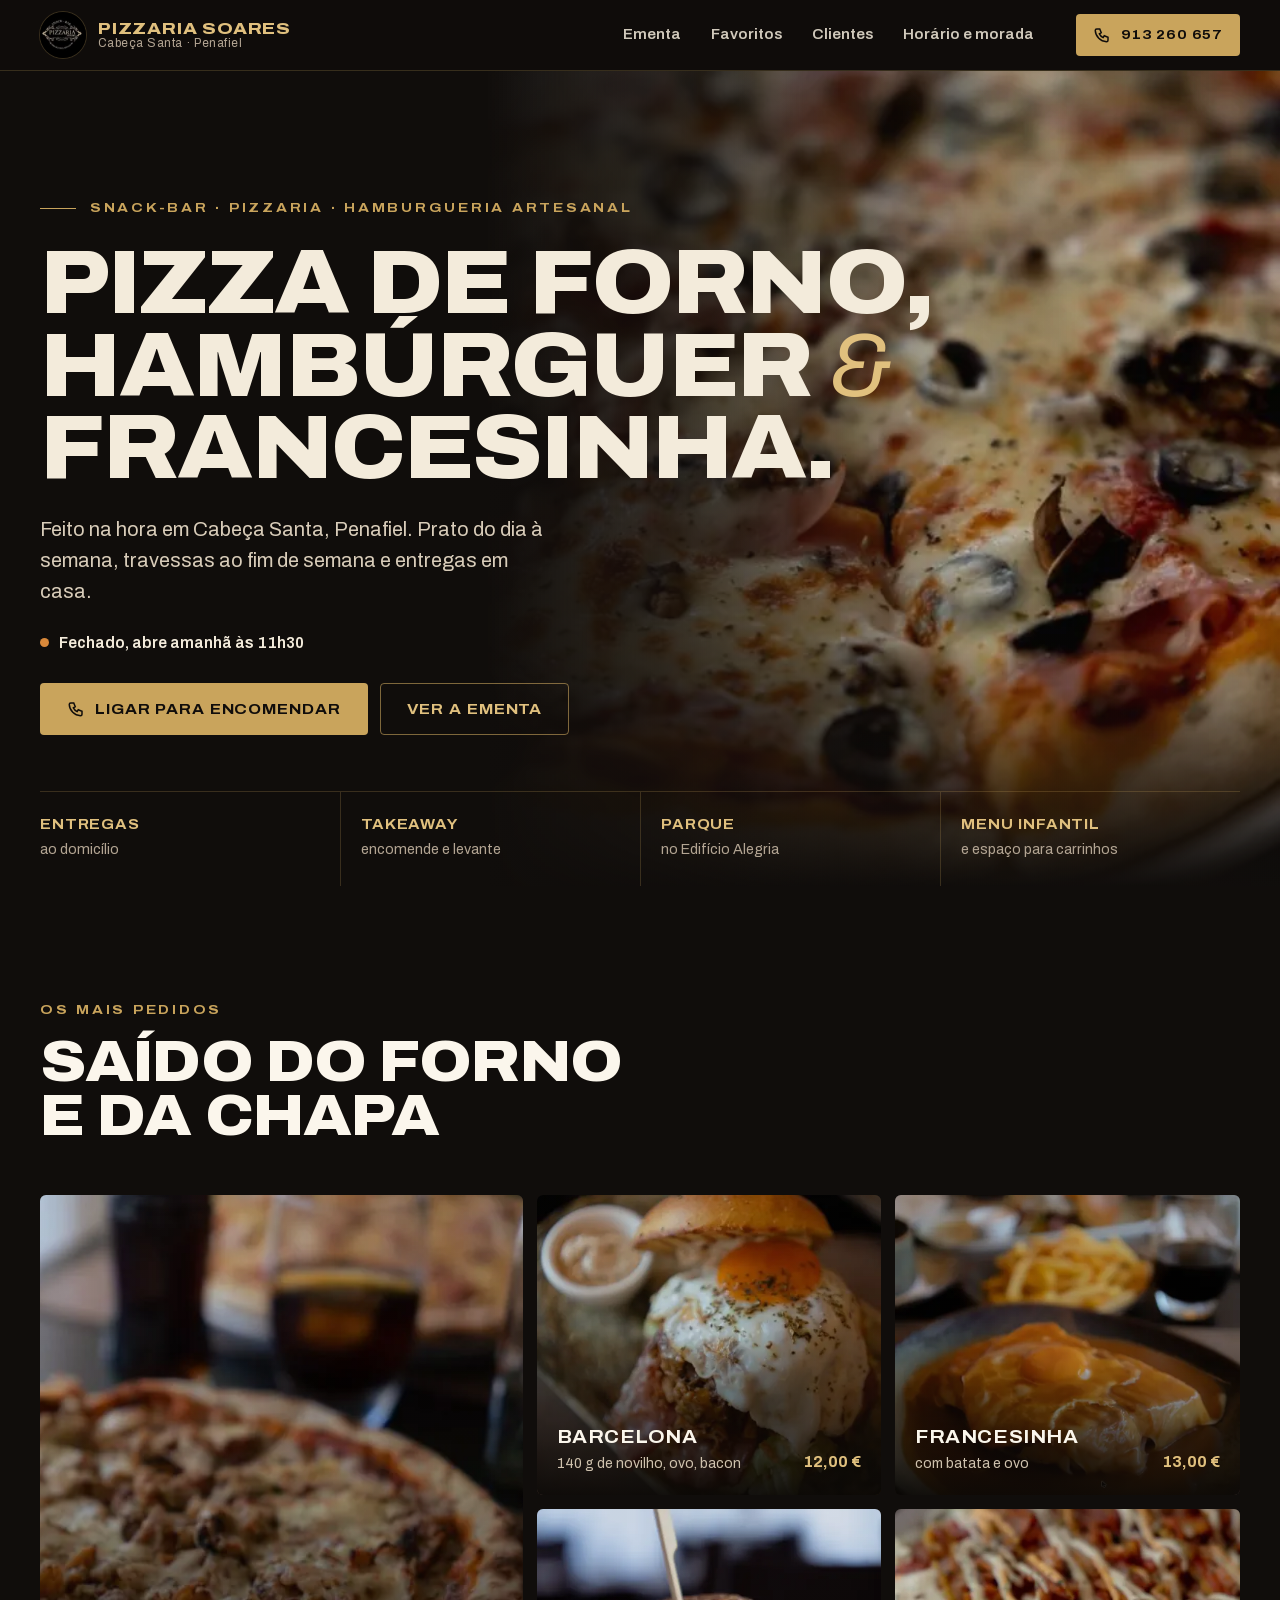
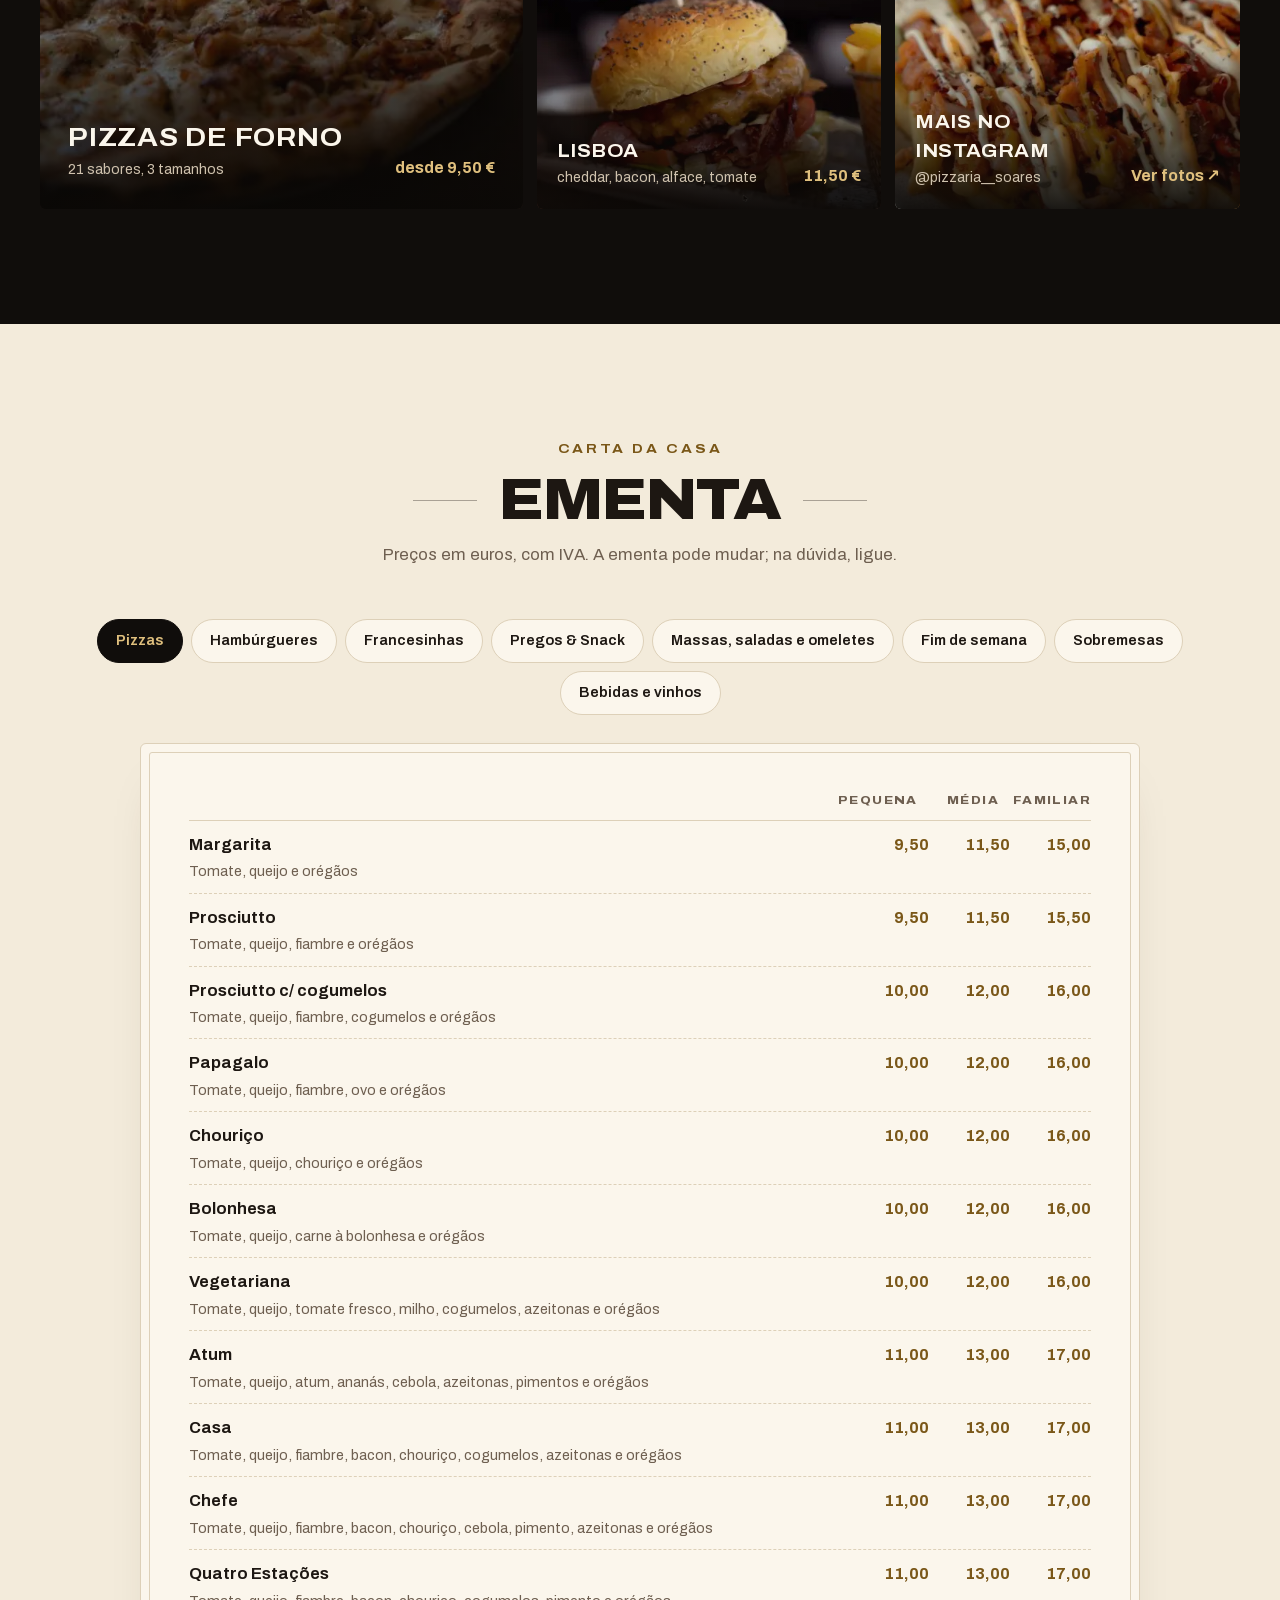
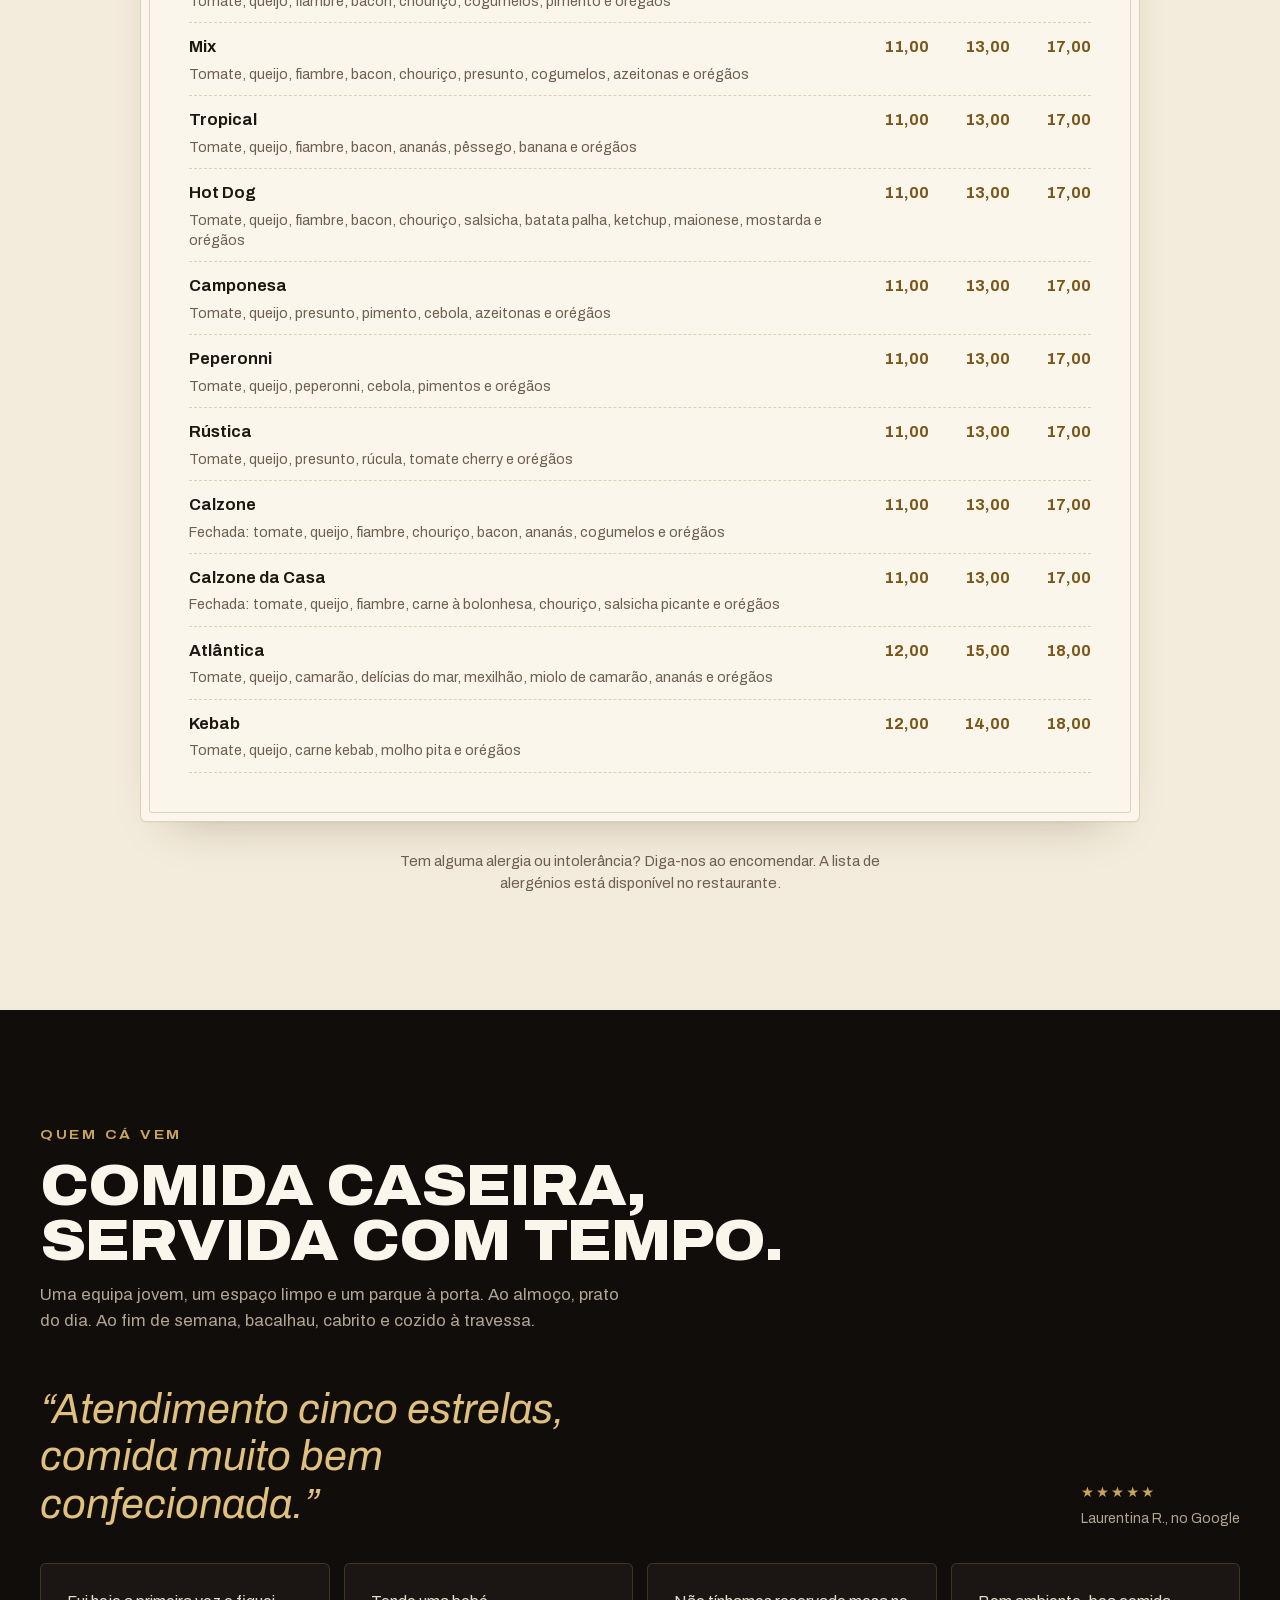
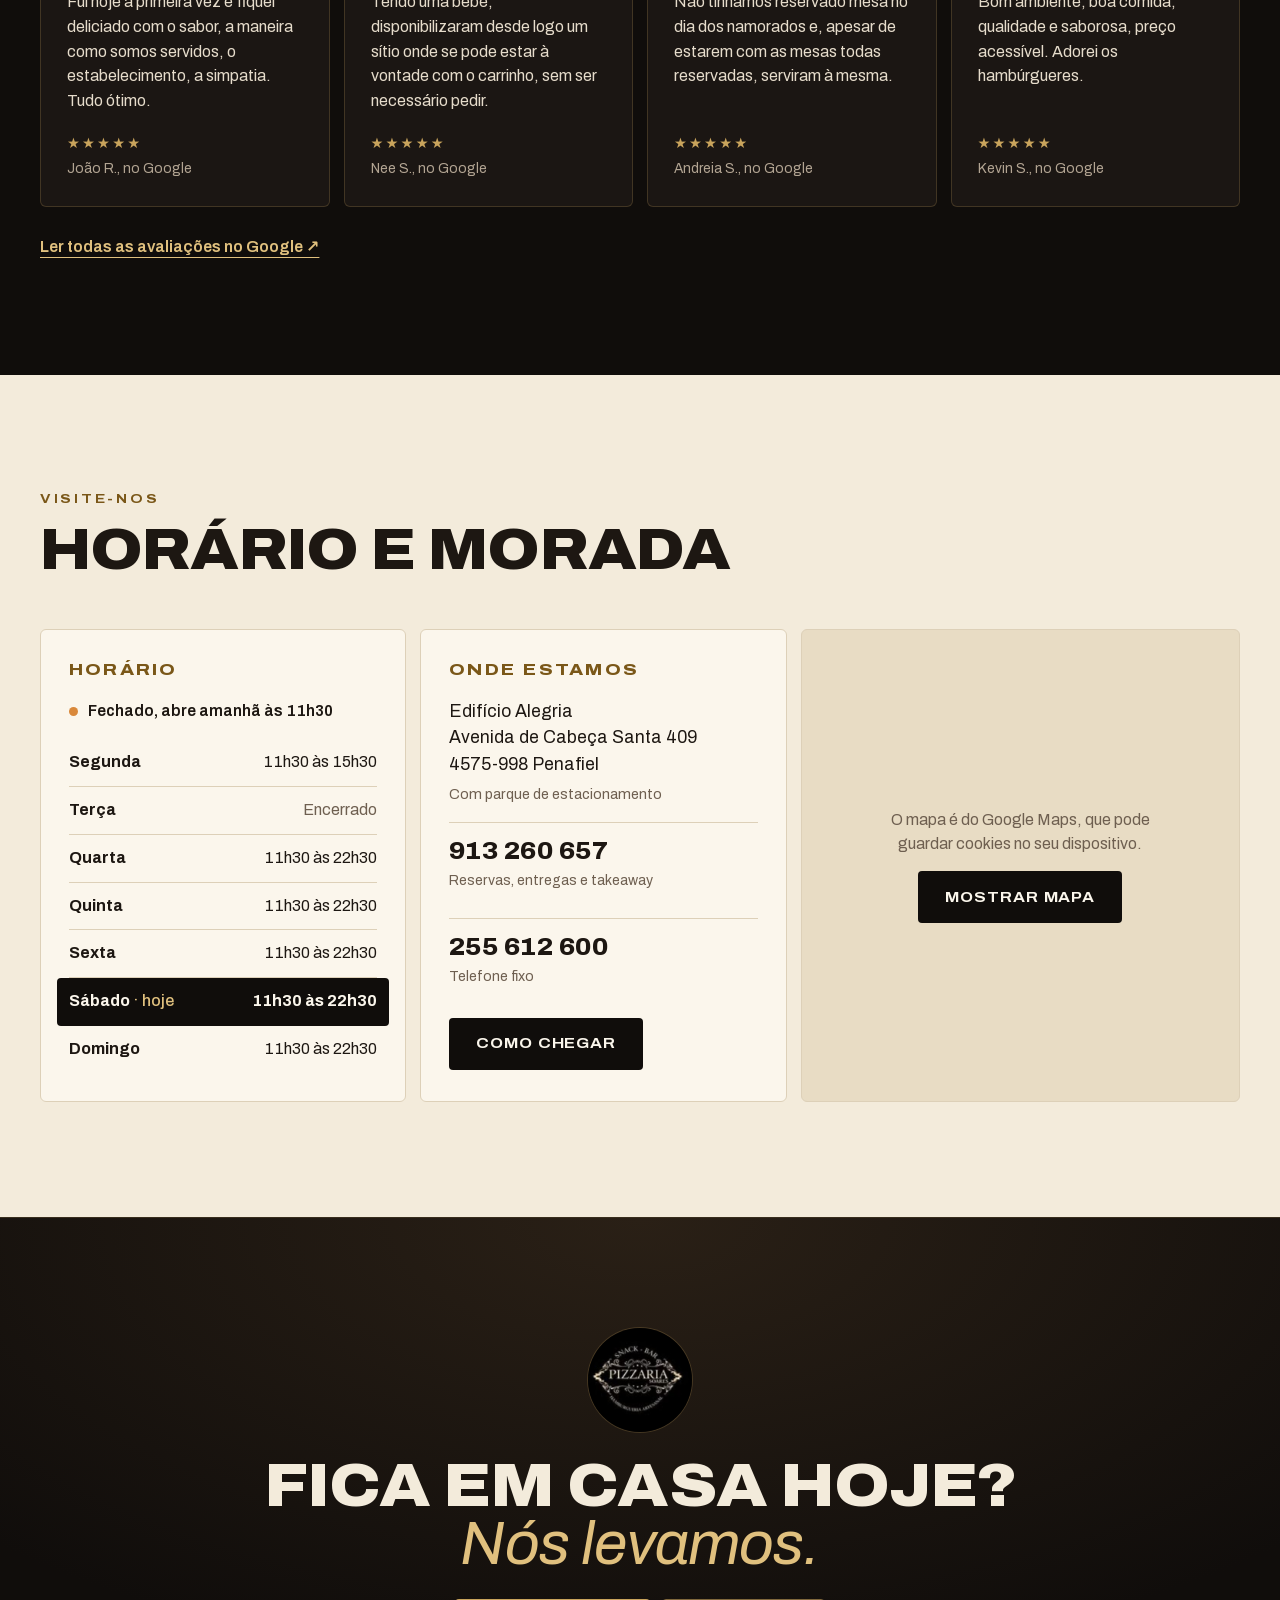
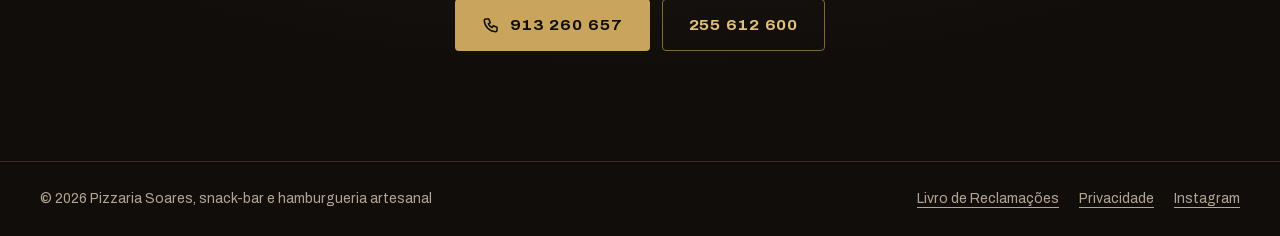
==== commit 44863c3e: "Redesign: preto e dourado do logótipo, ementa em papel creme, favoritos com preço e barra de ações n" ====
--- a/index.html
+++ b/index.html
@@ -6,7 +6,7 @@
 <title>Pizzaria Soares · Pizzas, hambúrgueres e francesinhas em Penafiel</title>
 <meta name="description" content="Pizzaria, snack-bar e hamburgueria artesanal em Cabeça Santa, Penafiel. Pizzas de forno, hambúrgueres, francesinhas e prato do dia. Entregas ao domicílio e takeaway: 913 260 657.">
 <link rel="canonical" href="https://jferreiradev93.github.io/pizzaria-soares/">
-<meta name="theme-color" content="#17100c">
+<meta name="theme-color" content="#100d0b">
 <meta property="og:type" content="restaurant">
 <meta property="og:locale" content="pt_PT">
 <meta property="og:site_name" content="Pizzaria Soares">
@@ -53,139 +53,129 @@
 </head>
 <body>
 <a class="skip" href="#ementa">Saltar para a ementa</a>
-<header class="top" id="top">
+<header class="top">
   <div class="wrap">
-    <a class="brand" href="#inicio"><img src="img/logo.jpg" alt="" width="46" height="46"><b>Pizzaria Soares</b></a>
+    <a class="brand" href="#inicio"><img src="img/logo.jpg" alt="" width="44" height="44"><span><b>Pizzaria Soares</b><small>Cabeça Santa · Penafiel</small></span></a>
     <nav class="links" id="navLinks" aria-label="Secções">
-      <a href="#ementa">Ementa</a><a href="#fotos">Fotos</a><a href="#clientes">Clientes</a><a href="#visitar">Horário e morada</a>
+      <a href="#ementa">Ementa</a><a href="#favoritos">Favoritos</a><a href="#clientes">Clientes</a><a href="#visitar">Horário e morada</a>
     </nav>
-    <a class="btn btn-call" href="tel:+351913260657"><svg viewBox="0 0 24 24" fill="none" stroke="currentColor" stroke-width="2" aria-hidden="true"><path d="M5 4h4l2 5-2.5 1.5a11 11 0 0 0 5 5L15 13l5 2v4a2 2 0 0 1-2 2A16 16 0 0 1 3 6a2 2 0 0 1 2-2"/></svg>913 260 657</a>
+    <a class="btn btn-gold btn-sm" href="tel:+351913260657" aria-label="Ligar 913 260 657"><svg viewBox="0 0 24 24" fill="none" stroke="currentColor" stroke-width="2" aria-hidden="true"><path d="M5 4h4l2 5-2.5 1.5a11 11 0 0 0 5 5L15 13l5 2v4a2 2 0 0 1-2 2A16 16 0 0 1 3 6a2 2 0 0 1 2-2"/></svg><span>913 260 657</span></a>
     <button class="menu-btn" id="menuBtn" type="button" aria-expanded="false" aria-controls="navLinks" aria-label="Abrir menu"><svg viewBox="0 0 24 24" fill="none" stroke="currentColor" stroke-width="2" aria-hidden="true"><path d="M4 7h16M4 12h16M4 17h16"/></svg></button>
   </div>
 </header>
 
 <main id="inicio" tabindex="-1">
   <section class="hero">
-    <div class="hero-bg"><picture><source srcset="img/pizza-hero.webp" type="image/webp"><img src="img/pizza-hero.jpg" alt="Pizza da casa acabada de sair do forno" width="591" height="740" fetchpriority="high"></picture></div>
-    <div class="wrap">
-      <h1>Pizza de forno, hambúrguer e francesinha.</h1>
-      <p class="lead">Snack-bar e hamburgueria artesanal em Cabeça Santa, Penafiel. Para comer cá, levar ou receber em casa.</p>
-      <div class="row-cta">
-        <a class="btn btn-call" href="tel:+351913260657"><svg viewBox="0 0 24 24" fill="none" stroke="currentColor" stroke-width="2" aria-hidden="true"><path d="M5 4h4l2 5-2.5 1.5a11 11 0 0 0 5 5L15 13l5 2v4a2 2 0 0 1-2 2A16 16 0 0 1 3 6a2 2 0 0 1 2-2"/></svg>Ligar para encomendar</a>
+    <picture class="hero-bg"><source srcset="img/pizza-hero.webp" type="image/webp"><img src="img/pizza-hero.jpg" alt="" width="591" height="740" fetchpriority="high"></picture>
+    <div class="wrap hero-in">
+      <p class="kicker">Snack-bar · Pizzaria · Hamburgueria artesanal</p>
+      <h1>Pizza de forno,<br>hambúrguer <em>&amp;</em><br>francesinha.</h1>
+      <p class="lead">Feito na hora em Cabeça Santa, Penafiel. Prato do dia à semana, travessas ao fim de semana e entregas em casa.</p>
+      <p class="status" data-status hidden></p>
+      <div class="actions">
+        <a class="btn btn-gold" href="tel:+351913260657"><svg viewBox="0 0 24 24" fill="none" stroke="currentColor" stroke-width="2" aria-hidden="true"><path d="M5 4h4l2 5-2.5 1.5a11 11 0 0 0 5 5L15 13l5 2v4a2 2 0 0 1-2 2A16 16 0 0 1 3 6a2 2 0 0 1 2-2"/></svg>Ligar para encomendar</a>
         <a class="btn btn-line" href="#ementa">Ver a ementa</a>
       </div>
-      <div class="meta">
-        <span class="pill status" data-status hidden></span>
-        <span class="pill">Entregas ao domicílio</span>
-        <span class="pill">Parque à porta</span>
+    </div>
+    <ul class="wrap facts" aria-label="Serviços">
+      <li><b>Entregas</b><span>ao domicílio</span></li>
+      <li><b>Takeaway</b><span>encomende e levante</span></li>
+      <li><b>Parque</b><span>no Edifício Alegria</span></li>
+      <li><b>Menu infantil</b><span>e espaço para carrinhos</span></li>
+    </ul>
+  </section>
+
+  <section class="sec dark" id="favoritos" aria-labelledby="fav-title">
+    <div class="wrap">
+      <div class="sec-head">
+        <p class="eyebrow">Os mais pedidos</p>
+        <h2 class="sec-title" id="fav-title">Saído do forno e da chapa</h2>
+      </div>
+      <div class="favs">
+        <a class="fav fav-big" href="#ementa" data-cat="Pizzas"><picture><source srcset="img/pizza-frango.webp" type="image/webp"><img src="img/pizza-frango.jpg" alt="Pizza de forno com borda alta" width="473" height="592" loading="lazy"></picture><span class="cap"><b>Pizzas de forno</b><i>21 sabores, 3 tamanhos</i><em>desde 9,50 €</em></span></a>
+        <a class="fav" href="#ementa" data-cat="Hambúrgueres"><picture><source srcset="img/burger-ovo.webp" type="image/webp"><img src="img/burger-ovo.jpg" alt="Hambúrguer Barcelona com ovo estrelado e bacon" width="473" height="540" loading="lazy"></picture><span class="cap"><b>Barcelona</b><i>140 g de novilho, ovo, bacon</i><em>12,00 €</em></span></a>
+        <a class="fav" href="#ementa" data-cat="Francesinhas"><picture><source srcset="img/francesinha.webp" type="image/webp"><img src="img/francesinha.jpg" alt="Francesinha com ovo, molho e batata frita" width="490" height="613" loading="lazy"></picture><span class="cap"><b>Francesinha</b><i>com batata e ovo</i><em>13,00 €</em></span></a>
+        <a class="fav" href="#ementa" data-cat="Hambúrgueres"><picture><source srcset="img/burger.webp" type="image/webp"><img src="img/burger.jpg" alt="Hambúrguer Lisboa com cheddar, bacon e tomate" width="490" height="613" loading="lazy"></picture><span class="cap"><b>Lisboa</b><i>cheddar, bacon, alface, tomate</i><em>11,50 €</em></span></a>
+        <a class="fav" href="https://www.instagram.com/pizzaria__soares/" target="_blank" rel="noopener"><picture><source srcset="img/batatas.webp" type="image/webp"><img src="img/batatas.jpg" alt="Batata frita com bacon, queijo e molhos" width="473" height="592" loading="lazy"></picture><span class="cap"><b>Mais no Instagram</b><i>@pizzaria__soares</i><em>Ver fotos ↗</em></span></a>
       </div>
     </div>
   </section>
 
-  <div class="ribbon" aria-hidden="true"><div><span>Pizzas de forno</span><span>Hambúrgueres artesanais</span><span>Francesinhas</span><span>Prato do dia</span><span>Entregas ao domicílio</span><span>Takeaway</span><span>Pizzas de forno</span><span>Hambúrgueres artesanais</span><span>Francesinhas</span><span>Prato do dia</span><span>Entregas ao domicílio</span><span>Takeaway</span></div></div>
-
-  <section class="sec" id="favoritos" aria-labelledby="fav-title">
+  <section class="sec paper" id="ementa" aria-labelledby="menu-title">
     <div class="wrap">
-      <div class="sec-head">
-        <h2 id="fav-title">Os mais pedidos</h2>
-        <p>Três pratos para quem vem pela primeira vez.</p>
+      <div class="sec-head center">
+        <p class="eyebrow">Carta da casa</p>
+        <h2 class="sec-title orn" id="menu-title">Ementa</h2>
+        <p class="sec-sub">Preços em euros, com IVA. A ementa pode mudar; na dúvida, ligue.</p>
       </div>
-      <div class="picks">
-        <article class="pick"><picture><source srcset="img/burger-ovo.webp" type="image/webp"><img src="img/burger-ovo.jpg" alt="Hambúrguer Barcelona com ovo estrelado e bacon" width="473" height="540" loading="lazy"></picture><span class="price">12,00 €</span><div class="body"><h3>Barcelona</h3><p>140 g de novilho, cheddar, bacon, cebola frita, ovo e molho de alho. Com batata frita.</p></div></article>
-        <article class="pick"><picture><source srcset="img/francesinha.webp" type="image/webp"><img src="img/francesinha.jpg" alt="Francesinha com ovo e molho, batata frita ao lado" width="490" height="613" loading="lazy"></picture><span class="price">13,00 €</span><div class="body"><h3>Francesinha</h3><p>Com batata e ovo. Também há meia francesinha, a 9,00 €.</p></div></article>
-        <article class="pick"><picture><source srcset="img/pizza-frango.webp" type="image/webp"><img src="img/pizza-frango.jpg" alt="Pizza de forno com borda alta" width="473" height="592" loading="lazy"></picture><span class="price">desde 9,50 €</span><div class="body"><h3>Pizzas de forno</h3><p>21 sabores em três tamanhos, da Margarita à Atlântica.</p></div></article>
-      </div>
-    </div>
-  </section>
-
-  <section class="sec menu" id="ementa" aria-labelledby="menu-title">
-    <div class="wrap">
-      <div class="sec-head">
-        <h2 id="menu-title">Ementa</h2>
-        <p>Preços em euros, com IVA. A ementa pode mudar; na dúvida, ligue.</p>
-      </div>
-      <div class="menu-layout">
-        <div class="tabs" role="tablist" aria-label="Categorias da ementa" id="tabs"></div>
-        <div class="board" id="board" role="tabpanel" tabindex="0"></div>
-      </div>
+      <div class="tabs" role="tablist" aria-label="Categorias da ementa" id="tabs"></div>
+      <div class="board" id="board" role="tabpanel" tabindex="0"></div>
       <noscript><p>Para ver a ementa ative o JavaScript ou ligue 913 260 657.</p></noscript>
       <p class="menu-foot">Tem alguma alergia ou intolerância? Diga-nos ao encomendar. A lista de alergénios está disponível no restaurante.</p>
     </div>
   </section>
 
-  <section class="sec" id="fotos" aria-labelledby="fotos-title">
+  <section class="sec dark voices" id="clientes" aria-labelledby="clientes-title">
     <div class="wrap">
       <div class="sec-head">
-        <h2 id="fotos-title">Saído da cozinha</h2>
-        <p>Fotografado no restaurante, sem truques.</p>
+        <p class="eyebrow">Quem cá vem</p>
+        <h2 class="sec-title" id="clientes-title">Comida caseira, servida com tempo.</h2>
+        <p class="sec-sub">Uma equipa jovem, um espaço limpo e um parque à porta. Ao almoço, prato do dia. Ao fim de semana, bacalhau, cabrito e cozido à travessa.</p>
+        <!-- TODO: quando houver os dados do Google, acrescentar aqui a média e o nº de avaliações -->
       </div>
-      <div class="bento">
-        <figure class="a"><picture><source srcset="img/batatas.webp" type="image/webp"><img src="img/batatas.jpg" alt="Batata frita com bacon, queijo e molhos" width="473" height="592" loading="lazy"></picture></figure>
-        <figure><picture><source srcset="img/burger.webp" type="image/webp"><img src="img/burger.jpg" alt="Hambúrguer com cheddar e bacon" width="490" height="613" loading="lazy"></picture></figure>
-        <figure><picture><source srcset="img/pizza-hero.webp" type="image/webp"><img src="img/pizza-hero.jpg" alt="Pizza com fiambre, cogumelos e azeitonas" width="591" height="740" loading="lazy"></picture></figure>
-        <figure><picture><source srcset="img/francesinha.webp" type="image/webp"><img src="img/francesinha.jpg" alt="Francesinha" width="490" height="613" loading="lazy"></picture></figure>
-        <figure><picture><source srcset="img/burger-ovo.webp" type="image/webp"><img src="img/burger-ovo.jpg" alt="Hambúrguer com ovo" width="473" height="540" loading="lazy"></picture></figure>
+      <div class="quotes">
+        <blockquote class="quote big-q"><p>Atendimento cinco estrelas, comida muito bem confecionada.</p><footer><span class="stars" aria-label="5 de 5 estrelas">★★★★★</span>Laurentina R., no Google</footer></blockquote>
+        <blockquote class="quote"><p>Fui hoje a primeira vez e fiquei deliciado com o sabor, a maneira como somos servidos, o estabelecimento, a simpatia. Tudo ótimo.</p><footer><span class="stars" aria-label="5 de 5 estrelas">★★★★★</span>João R., no Google</footer></blockquote>
+        <blockquote class="quote"><p>Tendo uma bebé, disponibilizaram desde logo um sítio onde se pode estar à vontade com o carrinho, sem ser necessário pedir.</p><footer><span class="stars" aria-label="5 de 5 estrelas">★★★★★</span>Nee S., no Google</footer></blockquote>
+        <blockquote class="quote"><p>Não tínhamos reservado mesa no dia dos namorados e, apesar de estarem com as mesas todas reservadas, serviram à mesma.</p><footer><span class="stars" aria-label="5 de 5 estrelas">★★★★★</span>Andreia S., no Google</footer></blockquote>
+        <blockquote class="quote"><p>Bom ambiente, boa comida, qualidade e saborosa, preço acessível. Adorei os hambúrgueres.</p><footer><span class="stars" aria-label="5 de 5 estrelas">★★★★★</span>Kevin S., no Google</footer></blockquote>
       </div>
-      <a class="ig" href="https://www.instagram.com/pizzaria__soares/" target="_blank" rel="noopener">Mais fotos no Instagram</a>
+      <a class="more" href="https://www.google.com/maps/search/?api=1&amp;query=Pizzaria+Soares+Cabe%C3%A7a+Santa+Penafiel" target="_blank" rel="noopener">Ler todas as avaliações no Google ↗</a>
     </div>
   </section>
 
-  <section class="sec voices" id="clientes" aria-labelledby="clientes-title">
-    <div class="wrap grid">
-      <div>
-        <h2 id="clientes-title">Comida caseira, servida com tempo.</h2>
-        <p class="about">Uma equipa jovem, um espaço limpo e um parque à porta. Ao almoço, prato do dia. Ao fim de semana, bacalhau, cabrito e cozido à travessa.</p>
-        <!-- TODO: acrescentar a média e o nº de avaliações do perfil Google -->
+  <section class="sec paper visit" id="visitar" aria-labelledby="visitar-title">
+    <div class="wrap">
+      <div class="sec-head">
+        <p class="eyebrow">Visite-nos</p>
+        <h2 class="sec-title" id="visitar-title">Horário e morada</h2>
       </div>
-      <div>
-        <blockquote class="quote big"><p>Atendimento cinco estrelas, comida muito bem confecionada.</p><footer><span class="stars" aria-label="5 de 5 estrelas">★★★★★</span>Laurentina R., no Google</footer></blockquote>
-          <blockquote class="quote"><p>Fui hoje a primeira vez e fiquei deliciado com o sabor, a maneira como somos servidos, o estabelecimento, a simpatia.</p><footer><span class="stars" aria-label="5 de 5 estrelas">★★★★★</span>João R., no Google</footer></blockquote>
-          <blockquote class="quote"><p>Tendo uma bebé, disponibilizaram desde logo um sítio onde se pode estar à vontade com o carrinho, sem ser necessário pedir.</p><footer><span class="stars" aria-label="5 de 5 estrelas">★★★★★</span>Nee S., no Google</footer></blockquote>
-          <blockquote class="quote"><p>Não tínhamos reservado mesa no dia dos namorados e, apesar de estarem com as mesas todas reservadas, serviram à mesma.</p><footer><span class="stars" aria-label="5 de 5 estrelas">★★★★★</span>Andreia S., no Google</footer></blockquote>
-          <blockquote class="quote"><p>Bom ambiente, boa comida, preço acessível. Adorei os hambúrgueres.</p><footer><span class="stars" aria-label="5 de 5 estrelas">★★★★★</span>Kevin S., no Google</footer></blockquote>
-        <a class="more" href="https://www.google.com/maps/search/?api=1&query=Pizzaria+Soares+Cabe%C3%A7a+Santa+Penafiel" target="_blank" rel="noopener">Ler todas as avaliações no Google</a>
-      </div>
-    </div>
-  </section>
-
-  <section class="sec visit" id="visitar" aria-labelledby="visitar-title">
-    <div class="wrap grid">
-      <div class="panel">
-        <h2 id="visitar-title">Horário</h2>
-        <span class="pill status" data-status hidden></span>
-        <ul class="hours" id="hours">
-          <li data-d="1"><b>Segunda</b><span class="h">11h30 às 15h30</span></li>
-          <li data-d="2" class="off"><b>Terça</b><span class="h">Encerrado</span></li>
-          <li data-d="3"><b>Quarta</b><span class="h">11h30 às 22h30</span></li>
-          <li data-d="4"><b>Quinta</b><span class="h">11h30 às 22h30</span></li>
-          <li data-d="5"><b>Sexta</b><span class="h">11h30 às 22h30</span></li>
-          <li data-d="6"><b>Sábado</b><span class="h">11h30 às 22h30</span></li>
-          <li data-d="0"><b>Domingo</b><span class="h">11h30 às 22h30</span></li>
-        </ul>
-      </div>
-      <div class="panel">
-        <h2>Onde estamos</h2>
-        <p class="addr">Edifício Alegria, Avenida de Cabeça Santa 409, 4575-998 Penafiel<span>Com parque de estacionamento</span></p>
-        <div class="tels">
+      <div class="visit-grid">
+        <div class="card">
+          <h3>Horário</h3>
+          <p class="status" data-status hidden></p>
+          <ul class="hours" id="hours">
+            <li data-d="1"><b>Segunda</b><span class="h">11h30 às 15h30</span></li>
+            <li data-d="2" class="off"><b>Terça</b><span class="h">Encerrado</span></li>
+            <li data-d="3"><b>Quarta</b><span class="h">11h30 às 22h30</span></li>
+            <li data-d="4"><b>Quinta</b><span class="h">11h30 às 22h30</span></li>
+            <li data-d="5"><b>Sexta</b><span class="h">11h30 às 22h30</span></li>
+            <li data-d="6"><b>Sábado</b><span class="h">11h30 às 22h30</span></li>
+            <li data-d="0"><b>Domingo</b><span class="h">11h30 às 22h30</span></li>
+          </ul>
+        </div>
+        <div class="card contact">
+          <h3>Onde estamos</h3>
+          <p class="addr">Edifício Alegria<br>Avenida de Cabeça Santa 409<br>4575-998 Penafiel<span>Com parque de estacionamento</span></p>
           <a class="tel" href="tel:+351913260657"><b>913 260 657</b><span>Reservas, entregas e takeaway</span></a>
           <a class="tel" href="tel:+351255612600"><b>255 612 600</b><span>Telefone fixo</span></a>
+          <a class="btn btn-dark" href="https://www.google.com/maps/dir/?api=1&amp;destination=Pizzaria+Soares+Cabe%C3%A7a+Santa+Penafiel" target="_blank" rel="noopener">Como chegar</a>
         </div>
-        <div class="chips"><span>Entregas ao domicílio</span><span>Takeaway</span><span>Menu infantil</span><span>Prato do dia</span></div>
-        <a class="btn btn-line" href="https://www.google.com/maps/dir/?api=1&destination=Pizzaria+Soares+Cabe%C3%A7a+Santa+Penafiel" target="_blank" rel="noopener"><svg viewBox="0 0 24 24" fill="none" stroke="currentColor" stroke-width="2" aria-hidden="true"><path d="M12 21s-7-6.2-7-11a7 7 0 0 1 14 0c0 4.8-7 11-7 11z"/><circle cx="12" cy="10" r="2.5"/></svg>Como chegar</a>
-      </div>
-      <div class="map" id="map">
-        <div class="map-consent">
-          <p>O mapa é do Google Maps, que pode guardar cookies no seu dispositivo.</p>
-          <button class="btn btn-line" type="button" id="loadMap">Mostrar mapa</button>
+        <div class="map" id="map">
+          <div class="map-consent">
+            <p>O mapa é do Google Maps, que pode guardar cookies no seu dispositivo.</p>
+            <button class="btn btn-dark" type="button" id="loadMap">Mostrar mapa</button>
+          </div>
         </div>
       </div>
     </div>
   </section>
 
-  <section class="close" aria-label="Encomendar">
+  <section class="order" aria-label="Encomendar">
     <div class="wrap">
-      <h2>Fica em casa hoje? Nós levamos.</h2>
-      <div class="btns"><a class="btn" href="tel:+351913260657"><svg viewBox="0 0 24 24" fill="none" stroke="currentColor" stroke-width="2" aria-hidden="true"><path d="M5 4h4l2 5-2.5 1.5a11 11 0 0 0 5 5L15 13l5 2v4a2 2 0 0 1-2 2A16 16 0 0 1 3 6a2 2 0 0 1 2-2"/></svg>913 260 657</a><a class="btn btn-line" href="tel:+351255612600">255 612 600</a></div>
+      <img src="img/logo.jpg" alt="" width="120" height="120" loading="lazy">
+      <h2>Fica em casa hoje?<br><em>Nós levamos.</em></h2>
+      <div class="btns"><a class="btn btn-gold" href="tel:+351913260657"><svg viewBox="0 0 24 24" fill="none" stroke="currentColor" stroke-width="2" aria-hidden="true"><path d="M5 4h4l2 5-2.5 1.5a11 11 0 0 0 5 5L15 13l5 2v4a2 2 0 0 1-2 2A16 16 0 0 1 3 6a2 2 0 0 1 2-2"/></svg>913 260 657</a><a class="btn btn-line" href="tel:+351255612600">255 612 600</a></div>
     </div>
   </section>
 </main>
@@ -197,10 +187,11 @@
   </div>
 </footer>
 
-<div class="dock" aria-label="Ações rápidas">
-  <a class="btn btn-call" href="tel:+351913260657"><svg viewBox="0 0 24 24" fill="none" stroke="currentColor" stroke-width="2" aria-hidden="true"><path d="M5 4h4l2 5-2.5 1.5a11 11 0 0 0 5 5L15 13l5 2v4a2 2 0 0 1-2 2A16 16 0 0 1 3 6a2 2 0 0 1 2-2"/></svg>Ligar</a>
-  <a class="btn btn-line" href="https://www.google.com/maps/dir/?api=1&destination=Pizzaria+Soares+Cabe%C3%A7a+Santa+Penafiel" target="_blank" rel="noopener"><svg viewBox="0 0 24 24" fill="none" stroke="currentColor" stroke-width="2" aria-hidden="true"><path d="M12 21s-7-6.2-7-11a7 7 0 0 1 14 0c0 4.8-7 11-7 11z"/><circle cx="12" cy="10" r="2.5"/></svg>Como chegar</a>
-</div>
+<nav class="dock" aria-label="Ações rápidas">
+  <a href="tel:+351913260657" class="dock-call"><svg viewBox="0 0 24 24" fill="none" stroke="currentColor" stroke-width="2" aria-hidden="true"><path d="M5 4h4l2 5-2.5 1.5a11 11 0 0 0 5 5L15 13l5 2v4a2 2 0 0 1-2 2A16 16 0 0 1 3 6a2 2 0 0 1 2-2"/></svg>Ligar</a>
+  <a href="#ementa"><svg viewBox="0 0 24 24" fill="none" stroke="currentColor" stroke-width="2" aria-hidden="true"><path d="M5 4h14v16H5zM9 9h6M9 13h6M9 17h3"/></svg>Ementa</a>
+  <a href="https://www.google.com/maps/dir/?api=1&amp;destination=Pizzaria+Soares+Cabe%C3%A7a+Santa+Penafiel" target="_blank" rel="noopener"><svg viewBox="0 0 24 24" fill="none" stroke="currentColor" stroke-width="2" aria-hidden="true"><path d="M12 21s-7-6.2-7-11a7 7 0 0 1 14 0c0 4.8-7 11-7 11z"/><circle cx="12" cy="10" r="2.5"/></svg>Direções</a>
+</nav>
 <script src="js/main.js" defer></script>
 </body>
 </html>
--- a/css/style.css
+++ b/css/style.css
@@ -1,235 +1,269 @@
 @font-face{font-family:"Archivo";font-style:normal;font-weight:100 900;font-stretch:62% 125%;font-display:swap;src:url(../fonts/archivo-normal.woff2) format("woff2")}
+@font-face{font-family:"Archivo";font-style:italic;font-weight:100 900;font-stretch:62% 125%;font-display:swap;src:url(../fonts/archivo-italic.woff2) format("woff2")}
 
 /*
-  Pizzaria Soares · "forno à noite"
-  Página escura de raiz: castanho quase preto do logo, castanho do cartão de horário
-  para as secções de pausa, ocre dos preços da ementa e vermelho de tomate só para ligar.
-  Archivo em duas larguras: condensada e pesada nos títulos, normal no texto.
+  Pizzaria Soares
+  Cores tiradas da casa: preto e dourado antigo do logótipo, papel creme dos quadros da ementa.
+  Uma só família (Archivo) em duas larguras: larga e em maiúsculas nos títulos (como os quadros),
+  normal no texto. Itálico só para dar ênfase.
+  Contraste: --gold sobre --ink 8:1; --gold-ink sobre --paper 5,2:1.
 */
 :root{
-  --night:#17100c;
-  --oven:#21170f;
-  --ember:#2d2017;
-  --bark:#5a3a26;
-  --cream:#f4ece2;
-  --cream-2:#c9b8a7;
-  --ochre:#e0a548;
-  --tomato:#d2432f;
-  --tomato-2:#b5331f;
-  --line:rgba(244,236,226,.12);
+  --ink:#100d0b;        /* fundo escuro, cor do logótipo */
+  --ink-2:#1b1613;      /* cartões sobre escuro */
+  --gold:#c9a45c;       /* dourado antigo: botões e detalhes sobre escuro */
+  --gold-hi:#e0c07e;
+  --gold-ink:#7a5718;   /* dourado legível sobre papel (preços) */
+  --paper:#f3ebdb;      /* papel da ementa */
+  --paper-2:#fbf6ec;
+  --text:#1d1712;
+  --muted:#6e5f50;
+  --muted-dk:#b3a593;
+  --line:#ddd0b8;
+  --line-dk:rgba(201,164,92,.22);
   --f:"Archivo","Arial Narrow",system-ui,sans-serif;
-  --s1:1.25rem;--s2:1.6rem;--s3:2.4rem;--s4:clamp(2.6rem,5.2vw,4.4rem);--s5:clamp(3.2rem,7.2vw,6.6rem);
-  --gl:max(20px,env(safe-area-inset-left,0px));--gr:max(20px,env(safe-area-inset-right,0px));
-  color-scheme:dark;
+  --gutter:max(20px,env(safe-area-inset-left,0px));
 }
 *{box-sizing:border-box}
 [hidden]{display:none!important}
-html{scroll-behavior:smooth;-webkit-text-size-adjust:100%}
-body{margin:0;background:var(--night);color:var(--cream);font:400 1rem/1.55 var(--f);-webkit-font-smoothing:antialiased}
+html{scroll-behavior:smooth;-webkit-text-size-adjust:100%;scroll-padding-top:80px}
+@media (prefers-reduced-motion:reduce){html{scroll-behavior:auto}*{transition:none!important;animation:none!important}}
+body{margin:0;background:var(--ink);color:var(--text);font:400 1rem/1.55 var(--f);font-stretch:100%;-webkit-font-smoothing:antialiased}
 img{max-width:100%;height:auto;display:block}
 a{color:inherit}
+h1,h2,h3{margin:0;text-wrap:balance}
 p{margin:0}
-h1,h2,h3{margin:0;font-weight:800;font-stretch:66%;line-height:.92;letter-spacing:-.005em;text-wrap:balance}
-:focus-visible{outline:3px solid var(--ochre);outline-offset:3px}
-.wrap{max-width:1260px;margin:0 auto;padding-left:var(--gl);padding-right:var(--gr)}
-.skip{position:absolute;left:-9999px;top:8px;z-index:90;background:var(--ochre);color:var(--night);padding:10px 14px;font-weight:700}
+:focus-visible{outline:3px solid var(--gold);outline-offset:3px}
+.paper :focus-visible{outline-color:var(--gold-ink)}
+.wrap{max-width:1240px;margin:0 auto;padding-left:var(--gutter);padding-right:max(20px,env(safe-area-inset-right,0px))}
+.skip{position:absolute;left:-9999px;top:8px;z-index:60;background:var(--gold);color:var(--ink);padding:10px 14px}
 .skip:focus{left:16px}
-@media (prefers-reduced-motion:reduce){html{scroll-behavior:auto}*,*::before{animation:none!important;transition:none!important}}
 
 /* Botões */
-.btn{display:inline-flex;align-items:center;justify-content:center;gap:10px;min-height:54px;padding:0 26px;border-radius:999px;font:700 1.05rem/1 var(--f);font-stretch:88%;text-decoration:none;border:2px solid transparent;cursor:pointer;transition:background .15s,color .15s,transform .15s}
-.btn:active{transform:scale(.98)}
-.btn svg{width:20px;height:20px;flex:none}
-.btn-call{background:var(--tomato);color:#fff}
-.btn-call:hover{background:var(--tomato-2)}
-.btn-line{border-color:rgba(244,236,226,.5);color:var(--cream);background:transparent}
-.btn-line:hover{background:var(--cream);color:var(--night);border-color:var(--cream)}
+.btn{display:inline-flex;align-items:center;justify-content:center;gap:10px;min-height:52px;padding:0 26px;border-radius:4px;font:700 .92rem/1 var(--f);font-stretch:112%;text-transform:uppercase;letter-spacing:.06em;text-decoration:none;cursor:pointer;border:1.5px solid transparent;transition:background .15s,color .15s,border-color .15s,transform .15s}
+.btn:active{transform:translateY(1px)}
+.btn svg{width:18px;height:18px;flex:none}
+.btn-gold{background:var(--gold);color:var(--ink)}
+.btn-gold:hover{background:var(--gold-hi)}
+.btn-line{border-color:rgba(201,164,92,.6);color:var(--gold-hi);background:transparent}
+.btn-line:hover{background:rgba(201,164,92,.12);border-color:var(--gold)}
+.btn-dark{background:var(--ink);color:var(--paper-2)}
+.btn-dark:hover{background:#2a221c}
+.btn-sm{min-height:42px;padding:0 16px;font-size:.82rem}
 
 /* Cabeçalho */
-.top{position:fixed;inset:0 0 auto;z-index:50;padding-top:env(safe-area-inset-top,0px);transition:background .25s,border-color .25s;border-bottom:1px solid transparent}
-.top.solid{background:rgba(23,16,12,.94);backdrop-filter:blur(10px);border-bottom-color:var(--line)}
-.top .wrap{display:flex;align-items:center;gap:20px;min-height:72px}
+.top{position:sticky;top:0;z-index:40;background:rgba(16,13,11,.86);backdrop-filter:saturate(1.3) blur(12px);-webkit-backdrop-filter:saturate(1.3) blur(12px);border-bottom:1px solid var(--line-dk);padding-top:env(safe-area-inset-top,0px);color:var(--paper)}
+.top .wrap{display:flex;align-items:center;gap:28px;min-height:70px}
 .brand{display:flex;align-items:center;gap:12px;text-decoration:none;margin-right:auto}
-.brand img{width:46px;height:46px;border-radius:50%;box-shadow:0 0 0 1px var(--line)}
-.brand b{font-weight:800;font-stretch:75%;font-size:1.4rem}
+.brand img{width:46px;height:46px;border-radius:50%;box-shadow:0 0 0 1px var(--line-dk)}
+.brand span{display:grid;line-height:1.1}
+.brand b{font-weight:800;font-stretch:118%;text-transform:uppercase;letter-spacing:.05em;font-size:1rem;color:var(--gold-hi)}
+.brand small{font-size:.75rem;color:var(--muted-dk);letter-spacing:.04em}
 .links{display:flex;gap:2px}
-.links a{text-decoration:none;font-weight:600;padding:10px 14px;border-radius:999px;color:var(--cream)}
-.links a:hover{background:rgba(244,236,226,.08)}
-.top .btn{min-height:44px;padding:0 18px;font-size:.98rem}
-.menu-btn{display:none;width:44px;height:44px;border-radius:50%;border:1px solid var(--line);background:transparent;color:var(--cream);cursor:pointer;align-items:center;justify-content:center}
+.links a{text-decoration:none;font-weight:600;font-size:.95rem;padding:10px 14px;color:var(--paper);opacity:.85;border-radius:4px}
+.links a:hover{opacity:1;color:var(--gold-hi)}
+.menu-btn{display:none;width:44px;height:44px;border-radius:4px;border:1px solid var(--line-dk);background:transparent;color:var(--gold-hi);cursor:pointer;align-items:center;justify-content:center}
 .menu-btn svg{width:22px;height:22px}
-@media (max-width:920px){
+@media (max-width:900px){
   .menu-btn{display:inline-flex}
-  .links{position:fixed;left:0;right:0;top:calc(72px + env(safe-area-inset-top,0px));flex-direction:column;gap:0;background:var(--night);border-bottom:1px solid var(--line);padding:4px var(--gr) 16px var(--gl);opacity:0;visibility:hidden;transform:translateY(-6px);transition:opacity .18s,transform .18s,visibility .18s}
-  .links.open{opacity:1;visibility:visible;transform:none}
-  .links a{padding:16px 0;border-radius:0;border-bottom:1px solid var(--line);font-size:1.15rem}
-  .top .btn-call{display:none}
-}
+  .top .btn-sm span{display:none}
+  .top .btn-sm{width:44px;padding:0}
+  .top .wrap{gap:10px}
+  .links{position:fixed;left:0;right:0;top:calc(71px + env(safe-area-inset-top,0px));flex-direction:column;gap:0;background:var(--ink);border-bottom:1px solid var(--line-dk);padding:6px var(--gutter) 16px;transform:translateY(-6px);opacity:0;visibility:hidden;transition:opacity .18s,transform .18s,visibility .18s}
+  .links.open{opacity:1;transform:none;visibility:visible}
+  .links a{padding:16px 0;font-size:1.1rem;border-bottom:1px solid var(--line-dk);border-radius:0}
+}
+
+/* Estado aberto/fechado */
+.status{display:inline-flex;align-items:center;gap:10px;font-weight:600;font-size:.98rem}
+.status::before{content:"";width:9px;height:9px;border-radius:50%;background:var(--muted)}
+.status.open::before{background:#4cc26a;box-shadow:0 0 0 5px rgba(76,194,106,.18)}
+.status.closed::before{background:#d9883a}
 
 /* Hero */
-.hero{position:relative;min-height:min(92vh,860px);display:flex;align-items:flex-end;overflow:hidden;isolation:isolate;padding-top:72px}
-.hero-bg{position:absolute;inset:0 0 0 auto;width:min(62%,900px);z-index:-2}
+.hero{position:relative;color:var(--paper);overflow:hidden;isolation:isolate}
+.hero-bg{position:absolute;inset:0 0 0 38%;z-index:-1}
 .hero-bg img{width:100%;height:100%;object-fit:cover}
-.hero::before{content:"";position:absolute;inset:0;z-index:-1;background:linear-gradient(90deg,var(--night) 38%,rgba(23,16,12,.55) 62%,rgba(23,16,12,.15)),linear-gradient(0deg,var(--night) 0,transparent 30%)}
-.hero .wrap{width:100%;padding-block:64px 72px}
-.hero h1{font-size:var(--s5);color:#fff;max-width:12ch}
-.hero .lead{margin-top:26px;font-size:var(--s1);color:var(--cream-2);max-width:36ch;line-height:1.45}
-.hero .row-cta{display:flex;flex-wrap:wrap;gap:12px;margin-top:32px}
-.meta{display:flex;flex-wrap:wrap;gap:10px;margin-top:28px}
-.pill{display:inline-flex;align-items:center;gap:9px;padding:9px 14px;border-radius:999px;background:rgba(244,236,226,.08);border:1px solid var(--line);font-weight:600;font-size:.95rem}
-.status::before{content:"";width:9px;height:9px;border-radius:50%;background:var(--cream-2)}
-.status.open::before{background:#4cc35a;box-shadow:0 0 0 4px rgba(76,195,90,.18)}
-.status.closed::before{background:var(--ochre)}
+.hero-bg::after{content:"";position:absolute;inset:0;background:linear-gradient(90deg,var(--ink) 0%,rgba(16,13,11,.82) 22%,rgba(16,13,11,.25) 60%,rgba(16,13,11,.1)),linear-gradient(0deg,var(--ink) 0%,transparent 30%)}
+.hero-in{padding-top:clamp(64px,10vw,140px);padding-bottom:56px;display:grid;gap:24px;justify-items:start}
+.kicker,.eyebrow{font-size:.78rem;font-weight:700;font-stretch:120%;text-transform:uppercase;letter-spacing:.22em;color:var(--gold)}
+.kicker{display:flex;align-items:center;gap:14px}
+.kicker::before{content:"";width:36px;height:1px;background:var(--gold)}
+.hero h1{font-size:clamp(2.1rem,7vw,6.2rem);font-weight:850;font-stretch:112%;line-height:.92;letter-spacing:-.02em;text-transform:uppercase}
+.hero h1 em{font-style:italic;font-weight:400;color:var(--gold-hi);text-transform:none;font-stretch:100%}
+.lead{font-size:clamp(1.05rem,1.6vw,1.25rem);max-width:42ch;color:#d8ccb9}
+.actions{display:flex;flex-wrap:wrap;gap:12px;margin-top:4px}
+.facts{list-style:none;margin:0 auto;display:grid;grid-template-columns:repeat(4,1fr);padding-top:0;padding-bottom:0}
+.facts li{display:grid;gap:2px;padding:22px 20px 26px;border-top:1px solid var(--line-dk)}
+.facts li+li{border-left:1px solid var(--line-dk)}
+.facts li:first-child{padding-left:0}
+.facts b{font-stretch:112%;text-transform:uppercase;letter-spacing:.06em;font-size:.88rem;color:var(--gold-hi)}
+.facts span{font-size:.9rem;color:var(--muted-dk)}
 @media (max-width:760px){
-  .hero{min-height:0;display:block;padding-top:72px}
-  .hero-bg{position:relative;inset:auto;width:100%;height:46vh;min-height:280px}
-  .hero::before{display:none}
-  .hero-bg::after{content:"";position:absolute;inset:0;background:linear-gradient(0deg,var(--night) 0,rgba(23,16,12,.6) 35%,transparent 70%)}
-  .hero h1{font-size:clamp(2.8rem,13vw,3.6rem)}
-  .hero .wrap{margin-top:-120px;position:relative;padding-block:0 48px}
-}
-
-/* Faixa */
-.ribbon{background:var(--tomato);color:#fff;overflow:hidden;white-space:nowrap;border-block:1px solid rgba(0,0,0,.15)}
-.ribbon div{display:inline-flex;gap:40px;padding:16px 0;animation:slide 38s linear infinite;font-weight:800;font-stretch:70%;font-size:1.5rem;letter-spacing:.01em}
-.ribbon span{display:inline-flex;align-items:center;gap:40px}
-.ribbon span::after{content:"";width:9px;height:9px;border-radius:50%;background:rgba(255,255,255,.65)}
-@keyframes slide{to{transform:translateX(-50%)}}
+  .hero-bg{inset:0;opacity:.55}
+  .hero-bg::after{background:linear-gradient(0deg,var(--ink) 8%,rgba(16,13,11,.55) 60%,rgba(16,13,11,.7))}
+  .hero-in{padding-top:56px;padding-bottom:36px}
+  .hero h1{font-stretch:100%}
+  .actions .btn{flex:1 1 auto}
+  .facts{grid-template-columns:1fr 1fr}
+  .facts li{padding:16px 0 18px}
+  .facts li:nth-child(even){padding-left:16px}
+  .facts li:nth-child(3){border-left:0}
+}
 
 /* Secções */
-.sec{padding-block:104px}
-.sec-head{display:flex;flex-wrap:wrap;justify-content:space-between;align-items:flex-end;gap:16px 40px;margin-bottom:44px}
-.sec-head h2{font-size:var(--s4);color:#fff}
-.sec-head p{color:var(--cream-2);font-size:1.1rem;max-width:42ch}
-@media (max-width:700px){.sec{padding-block:68px}.sec-head{margin-bottom:28px}}
-
-/* Os mais pedidos */
-.picks{display:grid;grid-template-columns:repeat(3,minmax(0,1fr));gap:20px}
-.pick{position:relative;border-radius:22px;overflow:hidden;background:var(--ember);display:flex;flex-direction:column}
-.pick img{aspect-ratio:4/4.3;object-fit:cover;width:100%;transition:transform .5s}
-.pick:hover img{transform:scale(1.03)}
-.pick .body{padding:22px 22px 24px;display:grid;gap:8px}
-.pick h3{font-size:var(--s3);color:#fff}
-.pick p{color:var(--cream-2)}
-.pick .price{position:absolute;top:16px;right:16px;background:var(--cream);color:var(--night);font-weight:800;font-stretch:80%;font-size:1.15rem;padding:9px 14px;border-radius:999px;font-variant-numeric:tabular-nums}
-@media (max-width:900px){.picks{grid-template-columns:none;grid-auto-flow:column;grid-auto-columns:78%;overflow-x:auto;scroll-snap-type:x mandatory;margin-inline:calc(-1 * var(--gl));padding-inline:var(--gl);scrollbar-width:none}.pick{scroll-snap-align:start}.picks::-webkit-scrollbar{display:none}}
+.sec{padding-block:clamp(64px,9vw,120px)}
+.dark{background:var(--ink);color:var(--paper)}
+.paper{background:var(--paper);color:var(--text)}
+.sec-head{display:grid;gap:14px;margin-bottom:clamp(32px,4vw,52px);max-width:900px}
+.sec-head .sec-sub{max-width:60ch}
+.sec-head.center{text-align:center;justify-items:center;margin-inline:auto}
+.sec-title{font-size:clamp(2rem,4.6vw,3.6rem);font-weight:850;font-stretch:112%;text-transform:uppercase;line-height:.95;letter-spacing:-.015em}
+.dark .sec-title{color:var(--paper-2)}
+.paper .eyebrow{color:var(--gold-ink)}
+.sec-sub{color:var(--muted);font-size:1.05rem}
+.dark .sec-sub{color:var(--muted-dk)}
+.orn{display:flex;align-items:center;gap:22px}
+.orn::before,.orn::after{content:"";width:clamp(28px,6vw,64px);height:1px;background:currentColor;opacity:.35}
+
+/* Favoritos */
+.favs{display:grid;grid-template-columns:1.4fr 1fr 1fr;grid-template-rows:repeat(2,minmax(0,300px));gap:14px}
+.fav{position:relative;display:block;overflow:hidden;border-radius:6px;text-decoration:none;color:var(--paper-2);background:var(--ink-2)}
+.fav-big{grid-row:span 2}
+.fav picture,.fav img{width:100%;height:100%}
+.fav img{object-fit:cover;transition:transform .5s}
+.fav:hover img{transform:scale(1.04)}
+.fav::after{content:"";position:absolute;inset:0;background:linear-gradient(0deg,rgba(10,8,6,.92),rgba(10,8,6,.1) 55%)}
+.cap{position:absolute;left:0;right:0;bottom:0;z-index:1;display:grid;grid-template-columns:1fr auto;align-items:end;gap:2px 14px;padding:20px}
+.cap b{font-stretch:112%;text-transform:uppercase;letter-spacing:.03em;font-size:1.15rem}
+.cap i{font-style:normal;font-size:.88rem;color:#cfc2ae;grid-column:1}
+.cap em{font-style:normal;font-weight:700;color:var(--gold-hi);grid-column:2;grid-row:1/span 2;font-size:1rem;white-space:nowrap}
+.fav-big .cap b{font-size:1.6rem}
+.fav-big .cap{padding:28px}
+@media (max-width:900px){
+  .favs{grid-template-columns:1fr 1fr;grid-template-rows:none;grid-auto-rows:260px}
+  .fav-big{grid-column:1/-1;grid-row:auto}
+}
+@media (max-width:520px){
+  .favs{display:flex;overflow-x:auto;scroll-snap-type:x mandatory;margin-inline:calc(var(--gutter) * -1);padding-inline:var(--gutter);scrollbar-width:none}
+  .favs::-webkit-scrollbar{display:none}
+  .fav{flex:0 0 78%;height:360px;scroll-snap-align:center}
+  .fav-big .cap b{font-size:1.15rem}
+  .fav-big .cap{padding:20px}
+}
 
 /* Ementa */
-.menu{background:var(--oven);border-block:1px solid var(--line)}
-.menu-layout{display:grid;grid-template-columns:230px minmax(0,1fr);gap:48px;align-items:start}
-.tabs{display:flex;flex-direction:column;gap:2px;position:sticky;top:96px}
-.tab{all:unset;cursor:pointer;padding:12px 16px;border-radius:12px;font-weight:600;font-size:1.05rem;color:var(--cream-2)}
-.tab:hover{color:#fff;background:rgba(244,236,226,.06)}
-.tab[aria-selected="true"]{background:var(--cream);color:var(--night)}
-.tab:focus-visible{outline:3px solid var(--ochre)}
-.board{min-width:0}
-.board h3{font-size:var(--s2);padding:30px 0 6px;color:var(--ochre)}
-.board h3:first-child{padding-top:0}
-.board .note{color:var(--cream-2);padding:0 0 10px}
-.row{display:grid;grid-template-columns:minmax(0,1fr) auto;gap:4px 20px;align-items:baseline;padding:17px 0;border-bottom:1px solid var(--line)}
-.row.c2{grid-template-columns:minmax(0,1fr) repeat(2,5.4rem)}
-.row.c3{grid-template-columns:minmax(0,1fr) repeat(3,5.4rem)}
-.row .n{font-weight:700;font-size:1.12rem;color:#fff}
-.row small{display:block;font-weight:400;font-size:.95rem;color:var(--cream-2);margin-top:3px;max-width:54ch}
-.row .p{font-weight:700;color:var(--ochre);font-variant-numeric:tabular-nums;text-align:right;white-space:nowrap}
-.row .p.span{grid-column:span 2}
-.row.head{position:sticky;top:72px;background:var(--oven);z-index:2;padding:12px 0 10px}
-.row.head .p{color:var(--cream-2);font-weight:600;font-size:.9rem}
-.menu-foot{margin-top:28px;color:var(--cream-2);max-width:62ch}
-@media (max-width:920px){
-  .menu-layout{grid-template-columns:1fr;gap:16px}
-  .tabs{flex-direction:row;overflow-x:auto;position:sticky;top:72px;z-index:5;background:var(--oven);margin-inline:calc(-1 * var(--gl));padding:10px var(--gl);scrollbar-width:none}
+.tabs{display:flex;flex-wrap:wrap;justify-content:center;gap:8px;margin-bottom:28px}
+.tab{font:600 .92rem/1 var(--f);padding:12px 18px;min-height:44px;border-radius:999px;border:1px solid var(--line);background:var(--paper-2);color:var(--text);cursor:pointer;transition:background .15s,color .15s,border-color .15s}
+.tab:hover{border-color:var(--gold-ink)}
+.tab[aria-selected="true"]{background:var(--ink);color:var(--gold-hi);border-color:var(--ink)}
+@media (max-width:760px){
+  .tabs{flex-wrap:nowrap;justify-content:flex-start;overflow-x:auto;margin-inline:calc(var(--gutter) * -1);padding:4px var(--gutter);scrollbar-width:none;position:sticky;top:calc(70px + env(safe-area-inset-top,0px));z-index:5;background:var(--paper)}
   .tabs::-webkit-scrollbar{display:none}
-  .tab{white-space:nowrap;padding:10px 14px;background:rgba(244,236,226,.06)}
-  .row.head{top:134px}
-}
-@media (max-width:540px){
-  .row.c2,.row.c3{grid-template-columns:repeat(3,1fr)}
-  .row.c2{grid-template-columns:repeat(2,1fr)}
-  .row.c2 .n,.row.c3 .n{grid-column:1/-1}
-  .row.c2 .p,.row.c3 .p{text-align:left}
-  .row.head{display:none}
-  .row.c3 .p::before,.row.c2 .p::before{display:block;font-weight:500;font-size:.8rem;color:var(--cream-2)}
-  .row.c3 .p:nth-child(2)::before{content:"Pequena"}
-  .row.c3 .p:nth-child(3)::before{content:"Média"}
-  .row.c3 .p:nth-child(4)::before{content:"Familiar"}
-  .row.c2 .p:nth-child(2)::before{content:"Dose"}
-  .row.c2 .p:nth-child(3)::before{content:"Travessa"}
-  .row.c2 .p.span::before{content:"Prato"}
-}
-
-/* Fotos */
-.bento{display:grid;grid-template-columns:1.2fr 1fr 1fr;grid-template-rows:repeat(2,minmax(0,1fr));gap:14px;height:min(72vw,640px)}
-.bento figure{margin:0;border-radius:20px;overflow:hidden;background:var(--ember)}
-.bento img{width:100%;height:100%;object-fit:cover}
-.bento .a{grid-row:span 2}
-.ig{display:inline-flex;margin-top:24px;font-weight:700;text-underline-offset:5px;text-decoration-thickness:2px}
-@media (max-width:700px){.bento{grid-template-columns:1fr 1fr;grid-template-rows:auto;height:auto}.bento .a{grid-column:1/-1;grid-row:auto}.bento img{aspect-ratio:1/1}.bento .a img{aspect-ratio:4/3.4}}
+  .tab{flex:none}
+}
+.board{background:var(--paper-2);border:1px solid var(--line);border-radius:6px;padding:clamp(20px,4vw,48px);box-shadow:0 1px 0 rgba(0,0,0,.03),0 24px 48px -32px rgba(60,40,10,.35);max-width:1000px;margin:0 auto;position:relative}
+.board::before{content:"";position:absolute;inset:8px;border:1px solid var(--line);border-radius:3px;pointer-events:none}
+.board.wide{column-count:2;column-gap:56px}
+.board.wide>*{break-inside:avoid}
+@media (max-width:760px){.board.wide{column-count:1}}
+.board h3{font-size:1rem;font-weight:800;font-stretch:120%;text-transform:uppercase;letter-spacing:.14em;color:var(--gold-ink);margin:26px 0 6px;padding-bottom:8px;border-bottom:1px solid var(--line);break-after:avoid}
+.board h3:first-child,.board .note+h3{margin-top:0}
+.board .note{font-size:.95rem;color:var(--muted);font-style:italic;margin-bottom:12px;column-span:all}
+.row{display:grid;grid-template-columns:auto 1fr auto;align-items:baseline;gap:0 10px;padding:11px 0}
+.row .n{font-weight:650;font-size:1.04rem}
+.row .dots{border-bottom:2px dotted #c9b894;transform:translateY(-4px);min-width:16px}
+.row .p{font-weight:700;color:var(--gold-ink);font-variant-numeric:tabular-nums;white-space:nowrap}
+.row .d{grid-column:1/-1;font-size:.9rem;color:var(--muted);line-height:1.4;margin-top:2px}
+.row .d.new{color:var(--gold-ink);font-weight:700;text-transform:uppercase;font-size:.72rem;letter-spacing:.12em}
+.row.multi{grid-template-columns:1fr repeat(var(--c,3),minmax(4.2rem,auto));gap:0 14px;border-bottom:1px dashed var(--line)}
+.row.multi .n{display:grid}
+.row.multi .d{margin-top:4px;font-weight:400}
+.row.multi .p{text-align:right}
+.row.multi .p.span{grid-column:2/-1}
+.row.c2{--c:2}.row.c3{--c:3}
+.row.head{grid-template-columns:1fr repeat(var(--c,3),minmax(4.2rem,auto));gap:0 14px;padding:0 0 10px;border-bottom:1px solid var(--line)}
+.row.head .p{font-size:.72rem;font-weight:800;font-stretch:115%;letter-spacing:.12em;text-transform:uppercase;color:var(--muted);text-align:right}
+@media (max-width:520px){
+  .row.multi,.row.head{grid-template-columns:1fr repeat(var(--c,3),4rem);gap:0 8px}
+  .row.multi .n{grid-column:1/-1;margin-bottom:6px}
+  .row.multi .n+.p{grid-column:2}
+  .row.multi .n+.p.span{grid-column:2/-1}
+  .row.multi .p{font-size:.95rem}
+  .row.head .p{font-size:.64rem;letter-spacing:.04em;font-stretch:90%}
+}
+.menu-foot{text-align:center;color:var(--muted);font-size:.92rem;max-width:60ch;margin:28px auto 0}
 
 /* Clientes */
-.voices{background:var(--bark)}
-.voices .grid{display:grid;grid-template-columns:minmax(0,.85fr) minmax(0,1.15fr);gap:64px}
-.voices h2{font-size:var(--s4);color:#fff}
-.voices .about{margin-top:20px;color:#f1e4d6;font-size:var(--s1);line-height:1.5;max-width:38ch}
-.quote{margin:0;padding:24px 0;border-bottom:1px solid rgba(244,236,226,.18)}
-.quote:first-child{padding-top:0}
-.quote p{font-size:1.2rem;line-height:1.5;color:#fff}
-.quote.big p{font-weight:800;font-stretch:72%;font-size:var(--s3);line-height:1.02}
-.quote footer{margin-top:10px;color:#e3cfbd;font-size:.95rem}
-.stars{color:var(--ochre);letter-spacing:2px;margin-right:8px}
-.more{display:inline-flex;margin-top:24px;font-weight:700;color:#fff;text-underline-offset:5px}
-@media (max-width:900px){.voices .grid{grid-template-columns:1fr;gap:36px}}
+.quotes{display:grid;grid-template-columns:repeat(4,1fr);gap:14px}
+.quote{margin:0;padding:26px;border:1px solid var(--line-dk);border-radius:6px;background:var(--ink-2);display:flex;flex-direction:column;gap:18px}
+.quote p{color:#e6dccb;flex:1}
+.quote footer{font-size:.86rem;color:var(--muted-dk);display:grid;gap:4px}
+.stars{color:var(--gold);letter-spacing:.15em;font-size:.9rem}
+.big-q{grid-column:1/-1;background:none;border:0;padding:0 0 20px;flex-direction:row;align-items:flex-end;justify-content:space-between;gap:32px;flex-wrap:wrap}
+.big-q p{font-size:clamp(1.6rem,3.4vw,2.6rem);font-style:italic;font-weight:400;line-height:1.15;color:var(--gold-hi);max-width:26ch}
+.big-q p::before{content:"“"}.big-q p::after{content:"”"}
+.more{display:inline-block;margin-top:28px;color:var(--gold-hi);font-weight:600;text-underline-offset:5px}
+@media (max-width:1000px){.quotes{grid-template-columns:1fr 1fr}}
+@media (max-width:560px){.quotes{grid-template-columns:1fr}}
 
 /* Visitar */
-.visit .grid{display:grid;grid-template-columns:minmax(0,1fr) minmax(0,1fr);gap:20px}
-.panel{background:var(--oven);border:1px solid var(--line);border-radius:24px;padding:36px}
-.panel h2{font-size:var(--s4);color:#fff;margin-bottom:18px}
-.hours{list-style:none;margin:20px 0 0;padding:0}
-.hours li{display:flex;justify-content:space-between;gap:16px;padding:14px 0;border-bottom:1px solid var(--line);font-size:1.1rem;font-variant-numeric:tabular-nums}
+.visit-grid{display:grid;grid-template-columns:1fr 1fr 1.2fr;gap:14px}
+.card{background:var(--paper-2);border:1px solid var(--line);border-radius:6px;padding:28px;display:grid;gap:16px;align-content:start}
+.card h3{font-size:1rem;font-weight:800;font-stretch:120%;text-transform:uppercase;letter-spacing:.14em;color:var(--gold-ink)}
+.hours{list-style:none;margin:0;padding:0}
+.hours li{display:flex;justify-content:space-between;gap:16px;padding:11px 0;border-bottom:1px solid var(--line);font-variant-numeric:tabular-nums}
 .hours li:last-child{border-bottom:0}
-.hours li.off .h{color:var(--cream-2)}
-.hours li.today{background:rgba(224,165,72,.12);margin-inline:-14px;padding-inline:14px;border-radius:12px;border-bottom-color:transparent;font-weight:700}
-.hours li.today b::after{content:", hoje";font-weight:500;color:var(--ochre)}
-.addr{font-size:var(--s1);line-height:1.45}
-.addr span{display:block;color:var(--cream-2);font-size:1rem;margin-top:6px}
-.tels{display:grid;gap:18px;margin:28px 0}
-.tel{display:grid;gap:2px;text-decoration:none}
-.tel b{font-weight:800;font-stretch:72%;font-size:var(--s3);line-height:1;color:#fff;font-variant-numeric:tabular-nums}
-.tel span{color:var(--cream-2)}
-.tel:hover b{color:var(--ochre)}
-.chips{display:flex;flex-wrap:wrap;gap:8px;margin-bottom:24px}
-.chips span{border:1px solid var(--line);border-radius:999px;padding:8px 14px;font-weight:600;font-size:.95rem}
-.map{grid-column:1/-1;position:relative;min-height:360px;border-radius:24px;overflow:hidden;background:var(--oven);border:1px solid var(--line);display:grid;place-items:center;text-align:center}
-.map iframe{position:absolute;inset:0;width:100%;height:100%;border:0;filter:invert(.9) hue-rotate(180deg) saturate(.6)}
-.map-consent{display:grid;gap:14px;justify-items:center;padding:24px;max-width:44ch}
-.map-consent p{color:var(--cream-2)}
-@media (max-width:900px){.visit .grid{grid-template-columns:1fr}.panel{padding:26px}}
-
-/* Fecho */
-.close{background:var(--tomato);color:#fff}
-.close .wrap{display:flex;flex-wrap:wrap;align-items:center;justify-content:space-between;gap:24px;padding-block:60px}
-.close h2{font-size:var(--s4);max-width:14ch}
-.close .btns{display:flex;flex-wrap:wrap;gap:12px}
-.close .btn{background:#fff;color:var(--tomato)}
-.close .btn-line{background:transparent;color:#fff;border-color:rgba(255,255,255,.6)}
-.close .btn-line:hover{background:#fff;color:var(--tomato)}
-footer.site{background:var(--night);color:var(--cream-2);padding-block:40px;font-size:.95rem;border-top:1px solid var(--line)}
-footer.site .wrap{display:flex;flex-wrap:wrap;justify-content:space-between;gap:20px}
-footer.site nav{display:flex;flex-wrap:wrap;gap:20px}
-footer.site a{color:var(--cream)}
-
-/* Barra fixa no telemóvel */
+.hours li.off .h{color:var(--muted)}
+.hours li.today{font-weight:700;background:var(--ink);color:var(--paper-2);margin-inline:-12px;padding-inline:12px;border-radius:4px;border-bottom-color:transparent}
+.hours li.today b::after{content:" · hoje";font-weight:500;color:var(--gold-hi)}
+.addr{font-size:1.1rem;line-height:1.5}
+.addr span{display:block;font-size:.9rem;color:var(--muted);margin-top:6px}
+.tel{display:grid;text-decoration:none;padding:10px 0;border-top:1px solid var(--line)}
+.tel b{font-size:1.5rem;font-weight:800;font-stretch:110%;letter-spacing:.01em}
+.tel span{font-size:.88rem;color:var(--muted)}
+.tel:hover b{color:var(--gold-ink)}
+.contact .btn{justify-self:start;margin-top:4px}
+.map{position:relative;min-height:360px;border-radius:6px;overflow:hidden;background:#e8dcc4;display:grid;place-items:center;text-align:center;border:1px solid var(--line)}
+.map iframe{position:absolute;inset:0;width:100%;height:100%;border:0}
+.map-consent{display:grid;gap:14px;justify-items:center;padding:24px;max-width:36ch}
+.map-consent p{color:var(--muted)}
+@media (max-width:1000px){.visit-grid{grid-template-columns:1fr 1fr}.map{grid-column:1/-1}}
+@media (max-width:640px){.visit-grid{grid-template-columns:1fr}.card{padding:22px}.map{min-height:280px}}
+
+/* Encomendar */
+.order{background:radial-gradient(120% 140% at 50% 0%,#2a2016 0%,var(--ink) 60%);color:var(--paper);text-align:center;padding-block:clamp(64px,9vw,110px);border-top:1px solid var(--line-dk)}
+.order .wrap{display:grid;justify-items:center;gap:26px}
+.order img{width:104px;height:104px;border-radius:50%;box-shadow:0 0 0 1px var(--line-dk)}
+.order h2{font-size:clamp(2rem,5vw,3.8rem);font-weight:850;font-stretch:112%;text-transform:uppercase;line-height:.95;letter-spacing:-.015em}
+.order h2 em{font-style:italic;font-weight:400;text-transform:none;font-stretch:100%;color:var(--gold-hi)}
+.order .btns{display:flex;flex-wrap:wrap;gap:12px;justify-content:center}
+
+/* Rodapé */
+.site{background:var(--ink);color:var(--muted-dk);font-size:.88rem;border-top:1px solid var(--line-dk)}
+.site .wrap{display:flex;flex-wrap:wrap;justify-content:space-between;gap:12px 24px;padding-block:26px}
+.site nav{display:flex;flex-wrap:wrap;gap:6px 20px}
+.site a{text-underline-offset:4px}
+.site a:hover{color:var(--gold-hi)}
+
+/* Barra de ações no telemóvel */
 .dock{display:none}
 @media (max-width:760px){
-  .dock{display:grid;grid-template-columns:1fr 1fr;gap:10px;position:fixed;left:0;right:0;bottom:0;z-index:45;padding:10px var(--gr) calc(10px + env(safe-area-inset-bottom,0px)) var(--gl);background:rgba(23,16,12,.94);backdrop-filter:blur(10px);border-top:1px solid var(--line)}
-  .dock .btn{min-height:50px;padding:0 12px;font-size:1rem}
-  body{padding-bottom:calc(72px + env(safe-area-inset-bottom,0px))}
-}
-
-/* Páginas simples */
-.doc{max-width:720px;padding-block:140px 80px}
-.doc h1{font-size:var(--s4);margin-bottom:24px;color:#fff}
-.doc h2{font-size:var(--s2);margin:36px 0 8px;color:#fff}
-.doc p{color:var(--cream-2);margin-bottom:12px}
-.doc a{color:var(--ochre)}
-@media print{.top,.dock,.ribbon,.map,.tabs{display:none}body{background:#fff;color:#000}}
+  body{padding-bottom:calc(68px + env(safe-area-inset-bottom,0px))}
+  .dock{display:grid;grid-template-columns:1.3fr 1fr 1fr;position:fixed;left:0;right:0;bottom:0;z-index:45;background:rgba(16,13,11,.94);backdrop-filter:blur(12px);-webkit-backdrop-filter:blur(12px);border-top:1px solid var(--line-dk);padding:8px 10px calc(8px + env(safe-area-inset-bottom,0px));gap:8px}
+  .dock a{display:flex;align-items:center;justify-content:center;gap:8px;min-height:50px;border-radius:4px;text-decoration:none;font-weight:700;font-size:.92rem;color:var(--paper)}
+  .dock svg{width:18px;height:18px}
+  .dock .dock-call{background:var(--gold);color:var(--ink);text-transform:uppercase;letter-spacing:.06em;font-stretch:112%}
+}
+
+/* Páginas simples (privacidade, 404) */
+.doc{max-width:720px;padding-block:72px;color:var(--paper)}
+body:has(.doc){background:var(--ink)}
+.doc h1{font-size:clamp(2rem,5vw,3.2rem);font-weight:850;font-stretch:112%;text-transform:uppercase;line-height:.95;margin-bottom:24px}
+.doc h2{font-size:1.2rem;font-stretch:115%;text-transform:uppercase;letter-spacing:.06em;color:var(--gold-hi);margin:36px 0 8px}
+.doc p{color:var(--muted-dk);margin-bottom:12px}
+.doc a:not(.btn){color:var(--gold-hi)}
+.btn-call{background:var(--gold);color:var(--ink)}
+.btn-call:hover{background:var(--gold-hi)}
+
+@media print{.top,.order,.map,.tabs,.dock{display:none}body,.dark,.hero{background:#fff;color:#000}}
